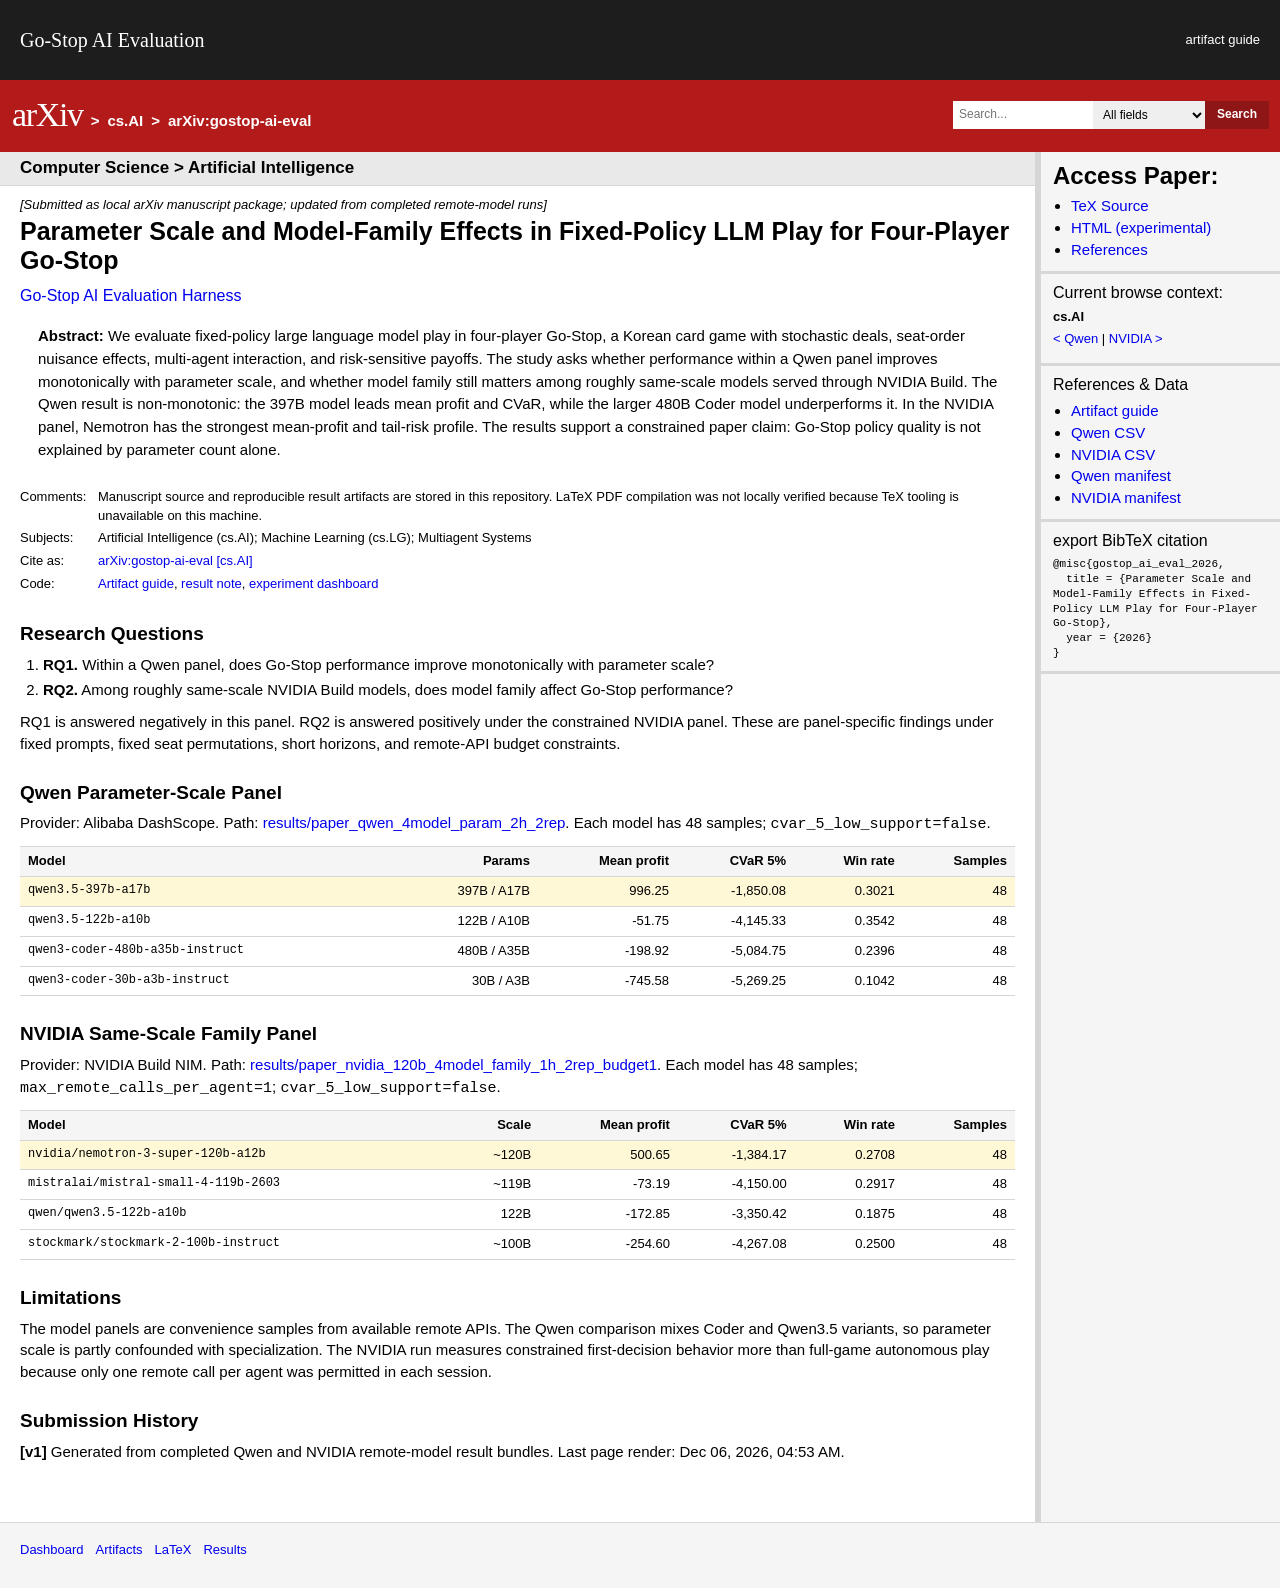
==== dashboard/paper.html @ 7a0409b8 "Link paper page results to GitHub artifacts" ====
<!DOCTYPE html>
<html lang="en">
  <head>
    <meta charset="UTF-8" />
    <meta name="viewport" content="width=device-width, initial-scale=1.0" />
    <title>arXiv view | Go-Stop AI Evaluation</title>
    <link rel="icon" href="data:image/svg+xml,%3Csvg xmlns='http://www.w3.org/2000/svg' viewBox='0 0 16 16'%3E%3Crect width='16' height='16' fill='%23b31b1b'/%3E%3Cpath d='M3 8h10M8 3v10M4.5 4.5l7 7M11.5 4.5l-7 7' stroke='white' stroke-width='1.2'/%3E%3C/svg%3E" />
    <link rel="stylesheet" href="./paper.css" />
  </head>
  <body>
    <header class="site-note" aria-label="repository notice">
      <a href="index.html" class="cornell-mark">Go-Stop AI Evaluation</a>
      <a href="../paper/ARTIFACTS.md">artifact guide</a>
    </header>

    <header class="arxiv-bar" aria-label="arXiv style navigation">
      <div class="arxiv-crumb">
        <a class="arxiv-logo" href="./paper.html" aria-label="arXiv style paper page">arXiv</a>
        <span>&gt;</span>
        <a href="index.html">cs.AI</a>
        <span>&gt;</span>
        <span>arXiv:gostop-ai-eval</span>
      </div>
      <form class="search" action="./paper.html" role="search">
        <input type="search" name="q" placeholder="Search..." aria-label="Search term" />
        <select aria-label="Search field">
          <option>All fields</option>
          <option>Title</option>
          <option>Author</option>
          <option>Abstract</option>
        </select>
        <button type="submit">Search</button>
      </form>
    </header>

    <main id="content" class="paper-shell">
      <article class="abs" aria-labelledby="paper-title">
        <div class="subject-line">Computer Science &gt; Artificial Intelligence</div>

        <p class="dateline">[Submitted as local arXiv manuscript package; updated from completed remote-model runs]</p>
        <h1 id="paper-title">Parameter Scale and Model-Family Effects in Fixed-Policy LLM Play for Four-Player Go-Stop</h1>
        <p class="authors">
          <a href="../paper/arxiv_main.tex">Go-Stop AI Evaluation Harness</a>
        </p>

        <blockquote class="abstract">
          <span class="descriptor">Abstract:</span>
          We evaluate fixed-policy large language model play in four-player Go-Stop, a Korean card game with stochastic deals, seat-order nuisance effects, multi-agent interaction, and risk-sensitive payoffs. The study asks whether performance within a Qwen panel improves monotonically with parameter scale, and whether model family still matters among roughly same-scale models served through NVIDIA Build. The Qwen result is non-monotonic: the 397B model leads mean profit and CVaR, while the larger 480B Coder model underperforms it. In the NVIDIA panel, Nemotron has the strongest mean-profit and tail-risk profile. The results support a constrained paper claim: Go-Stop policy quality is not explained by parameter count alone.
        </blockquote>

        <table class="metadata" aria-label="paper metadata">
          <tbody>
            <tr>
              <th>Comments:</th>
              <td>Manuscript source and reproducible result artifacts are stored in this repository. LaTeX PDF compilation was not locally verified because TeX tooling is unavailable on this machine.</td>
            </tr>
            <tr>
              <th>Subjects:</th>
              <td>Artificial Intelligence (cs.AI); Machine Learning (cs.LG); Multiagent Systems</td>
            </tr>
            <tr>
              <th>Cite as:</th>
              <td><a href="../paper/arxiv_main.tex">arXiv:gostop-ai-eval [cs.AI]</a></td>
            </tr>
            <tr>
              <th>Code:</th>
              <td><a href="../paper/ARTIFACTS.md">Artifact guide</a>, <a href="../paper/remote_model_results.md">result note</a>, <a href="index.html">experiment dashboard</a></td>
            </tr>
          </tbody>
        </table>

        <section class="paper-section" aria-labelledby="rq-title">
          <h2 id="rq-title">Research Questions</h2>
          <ol class="rq-list">
            <li><strong>RQ1.</strong> Within a Qwen panel, does Go-Stop performance improve monotonically with parameter scale?</li>
            <li><strong>RQ2.</strong> Among roughly same-scale NVIDIA Build models, does model family affect Go-Stop performance?</li>
          </ol>
          <p>
            RQ1 is answered negatively in this panel. RQ2 is answered positively under the constrained NVIDIA panel. These are panel-specific findings under fixed prompts, fixed seat permutations, short horizons, and remote-API budget constraints.
          </p>
        </section>

        <section class="paper-section" aria-labelledby="qwen-title">
          <h2 id="qwen-title">Qwen Parameter-Scale Panel</h2>
          <p>
            Provider: Alibaba DashScope. Path:
            <a href="https://github.com/parktaejun-dev/ai-test-with-gostop/tree/main/results/paper_qwen_4model_param_2h_2rep">results/paper_qwen_4model_param_2h_2rep</a>.
            Each model has 48 samples; <code>cvar_5_low_support=false</code>.
          </p>
          <div class="table-scroll">
            <table class="result-table" id="qwen-table">
              <thead>
                <tr>
                  <th>Model</th>
                  <th>Params</th>
                  <th>Mean profit</th>
                  <th>CVaR 5%</th>
                  <th>Win rate</th>
                  <th>Samples</th>
                </tr>
              </thead>
              <tbody></tbody>
            </table>
          </div>
        </section>

        <section class="paper-section" aria-labelledby="nvidia-title">
          <h2 id="nvidia-title">NVIDIA Same-Scale Family Panel</h2>
          <p>
            Provider: NVIDIA Build NIM. Path:
            <a href="https://github.com/parktaejun-dev/ai-test-with-gostop/tree/main/results/paper_nvidia_120b_4model_family_1h_2rep_budget1">results/paper_nvidia_120b_4model_family_1h_2rep_budget1</a>.
            Each model has 48 samples; <code>max_remote_calls_per_agent=1</code>; <code>cvar_5_low_support=false</code>.
          </p>
          <div class="table-scroll">
            <table class="result-table" id="nvidia-table">
              <thead>
                <tr>
                  <th>Model</th>
                  <th>Scale</th>
                  <th>Mean profit</th>
                  <th>CVaR 5%</th>
                  <th>Win rate</th>
                  <th>Samples</th>
                </tr>
              </thead>
              <tbody></tbody>
            </table>
          </div>
        </section>

        <section class="paper-section" aria-labelledby="limits-title">
          <h2 id="limits-title">Limitations</h2>
          <p>
            The model panels are convenience samples from available remote APIs. The Qwen comparison mixes Coder and Qwen3.5 variants, so parameter scale is partly confounded with specialization. The NVIDIA run measures constrained first-decision behavior more than full-game autonomous play because only one remote call per agent was permitted in each session.
          </p>
        </section>

        <section class="paper-section" aria-labelledby="history-title">
          <h2 id="history-title">Submission History</h2>
          <p>
            <strong>[v1]</strong> Generated from completed Qwen and NVIDIA remote-model result bundles. Last page render:
            <span id="render-date">local</span>.
          </p>
        </section>
      </article>

      <aside class="side-panel" aria-label="paper access links">
        <section>
          <h2>Access Paper:</h2>
          <ul>
            <li><a href="../paper/arxiv_main.tex">TeX Source</a></li>
            <li><a href="../paper/remote_model_results.md">HTML (experimental)</a></li>
            <li><a href="../paper/refs.bib">References</a></li>
          </ul>
        </section>

        <section>
          <h3>Current browse context:</h3>
          <p><strong>cs.AI</strong></p>
          <p><a href="#qwen-title">&lt; Qwen</a> | <a href="#nvidia-title">NVIDIA &gt;</a></p>
        </section>

        <section>
          <h3>References &amp; Data</h3>
          <ul>
            <li><a href="../paper/ARTIFACTS.md">Artifact guide</a></li>
            <li><a href="https://github.com/parktaejun-dev/ai-test-with-gostop/blob/main/results/paper_qwen_4model_param_2h_2rep/agent_performance_table.csv">Qwen CSV</a></li>
            <li><a href="https://github.com/parktaejun-dev/ai-test-with-gostop/blob/main/results/paper_nvidia_120b_4model_family_1h_2rep_budget1/agent_performance_table.csv">NVIDIA CSV</a></li>
            <li><a href="https://github.com/parktaejun-dev/ai-test-with-gostop/blob/main/results/paper_qwen_4model_param_2h_2rep/manifest.json">Qwen manifest</a></li>
            <li><a href="https://github.com/parktaejun-dev/ai-test-with-gostop/blob/main/results/paper_nvidia_120b_4model_family_1h_2rep_budget1/manifest.json">NVIDIA manifest</a></li>
          </ul>
        </section>

        <section class="citation">
          <h3>export BibTeX citation</h3>
          <pre id="bibtex">@misc{gostop_ai_eval_2026,
  title = {Parameter Scale and Model-Family Effects in Fixed-Policy LLM Play for Four-Player Go-Stop},
  year = {2026}
}</pre>
        </section>
      </aside>
    </main>

    <footer class="arxiv-footer">
      <a href="index.html">Dashboard</a>
      <a href="../paper/ARTIFACTS.md">Artifacts</a>
      <a href="../paper/arxiv_main.tex">LaTeX</a>
      <a href="../paper/remote_model_results.md">Results</a>
    </footer>

    <script src="./paper.js" defer></script>
  </body>
</html>
---- dashboard/paper.css ----
:root {
  --arxiv-red: #b31b1b;
  --arxiv-red-dark: #8f1616;
  --ink: #000;
  --paper: #fff;
  --page-rule: #d6d6d6;
  --panel: #f5f5f5;
  --panel-strong: #e9e9e9;
  --link: #0000ee;
  --visited: #551a8b;
  --muted: #333;
  --sans: "Lucida Grande", "Lucida Sans Unicode", "Helvetica Neue", Helvetica, Arial, sans-serif;
  --serif: Georgia, "Times New Roman", Times, serif;
  --mono: "SFMono-Regular", Consolas, "Liberation Mono", Menlo, monospace;
}

*,
*::before,
*::after {
  box-sizing: border-box;
}

html {
  scroll-behavior: smooth;
}

body {
  margin: 0;
  color: var(--ink);
  background: var(--paper);
  font-family: var(--sans);
  font-size: 15px;
  line-height: 1.45;
}

a {
  color: var(--link);
  text-decoration: none;
}

a:visited {
  color: var(--visited);
}

a:hover,
a:focus-visible {
  text-decoration: underline;
}

code,
pre {
  font-family: var(--mono);
}

.site-note {
  display: flex;
  align-items: center;
  justify-content: space-between;
  gap: 24px;
  min-height: 80px;
  padding: 14px 20px;
  color: #fff;
  background: #1d1d1d;
  font-size: 13px;
}

.site-note a {
  color: #fff;
}

.cornell-mark {
  color: #fff;
  font-family: var(--serif);
  font-size: 20px;
}

.arxiv-bar {
  display: flex;
  align-items: center;
  justify-content: space-between;
  gap: 24px;
  padding: 10px 12px 13px;
  color: #fff;
  background: var(--arxiv-red);
}

.arxiv-bar a {
  color: #fff;
}

.arxiv-crumb {
  display: flex;
  align-items: baseline;
  flex-wrap: wrap;
  gap: 8px;
  font-weight: 700;
}

.arxiv-logo {
  color: #fff;
  font-family: var(--serif);
  font-size: 34px;
  font-weight: 400;
  letter-spacing: -0.04em;
}

.search {
  display: grid;
  grid-template-columns: minmax(140px, 1fr) 112px 64px;
  gap: 0;
  width: min(100%, 315px);
}

.search input,
.search select,
.search button {
  min-height: 28px;
  border: 0;
  border-radius: 0;
  font: inherit;
  font-size: 12px;
}

.search input,
.search select {
  padding: 4px 6px;
}

.search button {
  color: #fff;
  background: var(--arxiv-red-dark);
  font-weight: 700;
  cursor: pointer;
}

.paper-shell {
  display: grid;
  grid-template-columns: minmax(0, 1fr) 245px;
  align-items: start;
  max-width: 1280px;
  margin: 0 auto;
}

.abs {
  min-width: 0;
  padding: 0 20px 36px;
}

.subject-line {
  margin: 0 -20px 0;
  padding: 4px 20px;
  border-bottom: 1px solid var(--page-rule);
  background: var(--panel-strong);
  font-size: 17px;
  font-weight: 700;
}

.dateline {
  margin: 10px 0 2px;
  font-size: 13px;
  font-style: italic;
}

h1,
h2,
h3,
p,
blockquote,
ol,
ul,
pre {
  margin-top: 0;
}

h1 {
  margin-bottom: 8px;
  font-size: 25px;
  line-height: 1.18;
}

h2 {
  margin: 0 0 8px;
  font-size: 19px;
  line-height: 1.25;
}

h3 {
  margin: 0 0 6px;
  font-size: 17px;
  line-height: 1.25;
}

.authors {
  margin-bottom: 18px;
  font-size: 16px;
}

.abstract {
  max-width: 980px;
  margin: 0 0 24px 18px;
  padding: 0;
  border: 0;
  font-size: 15px;
  line-height: 1.52;
}

.descriptor {
  font-weight: 700;
}

.metadata {
  width: min(100%, 980px);
  margin: 0 0 24px;
  border-collapse: collapse;
  font-size: 13px;
}

.metadata th,
.metadata td {
  padding: 2px 7px 2px 0;
  vertical-align: top;
}

.metadata th {
  width: 78px;
  text-align: left;
  font-weight: 400;
}

.paper-section {
  max-width: 1030px;
  margin: 0 0 24px;
  padding-top: 2px;
}

.paper-section p {
  margin-bottom: 10px;
}

.metadata a,
.paper-section a,
.side-panel a {
  overflow-wrap: anywhere;
}

.rq-list {
  margin: 0 0 10px 23px;
  padding: 0;
}

.rq-list li {
  margin-bottom: 4px;
}

.table-scroll {
  width: 100%;
  overflow-x: auto;
  border-top: 1px solid var(--page-rule);
  border-bottom: 1px solid var(--page-rule);
}

.result-table {
  width: 100%;
  min-width: 760px;
  border-collapse: collapse;
  font-size: 13px;
}

.result-table caption {
  text-align: left;
}

.result-table th,
.result-table td {
  padding: 5px 8px;
  border-bottom: 1px solid var(--page-rule);
  text-align: right;
  vertical-align: top;
}

.result-table th:first-child,
.result-table td:first-child {
  text-align: left;
}

.result-table th {
  background: var(--panel);
  font-weight: 700;
}

.result-table tr:last-child td {
  border-bottom: 0;
}

.result-table .leader td {
  background: #fff8d6;
}

.result-table .model-name {
  font-family: var(--mono);
  font-size: 12px;
  word-break: break-word;
}

.side-panel {
  min-height: 100%;
  border-left: 6px solid var(--page-rule);
  background: var(--panel);
}

.side-panel section {
  padding: 9px 12px 10px;
  border-bottom: 3px solid #d7d7d7;
}

.side-panel h2 {
  margin: 0 0 4px;
  font-size: 24px;
}

.side-panel h3 {
  margin: 0 0 5px;
  font-size: 16px;
  font-weight: 400;
}

.side-panel ul {
  margin: 0;
  padding-left: 18px;
}

.side-panel p {
  margin: 0 0 4px;
  font-size: 13px;
}

.citation pre {
  max-width: 100%;
  margin: 6px 0 0;
  overflow-x: auto;
  overflow-wrap: anywhere;
  white-space: pre-wrap;
  font-size: 11px;
  line-height: 1.35;
}

.arxiv-footer {
  display: flex;
  flex-wrap: wrap;
  gap: 12px;
  padding: 18px 20px 28px;
  border-top: 1px solid var(--page-rule);
  background: var(--panel);
  font-size: 13px;
}

@media (max-width: 860px) {
  .site-note {
    min-height: auto;
  }

  .arxiv-bar {
    align-items: stretch;
    flex-direction: column;
    gap: 10px;
  }

  .search {
    width: 100%;
    grid-template-columns: minmax(0, 1fr) 104px 64px;
  }

  .paper-shell {
    display: block;
  }

  .side-panel {
    border-top: 6px solid var(--page-rule);
    border-left: 0;
  }

  .abs {
    padding-inline: 14px;
  }

  .subject-line {
    margin-inline: -14px;
    padding-inline: 14px;
  }
}

@media (max-width: 520px) {
  body {
    font-size: 14px;
  }

  .site-note {
    align-items: flex-start;
    flex-direction: column;
    gap: 8px;
  }

  .arxiv-logo {
    font-size: 30px;
  }

  .search {
    grid-template-columns: minmax(0, 1fr);
    gap: 4px;
  }

  h1 {
    font-size: 22px;
  }
}
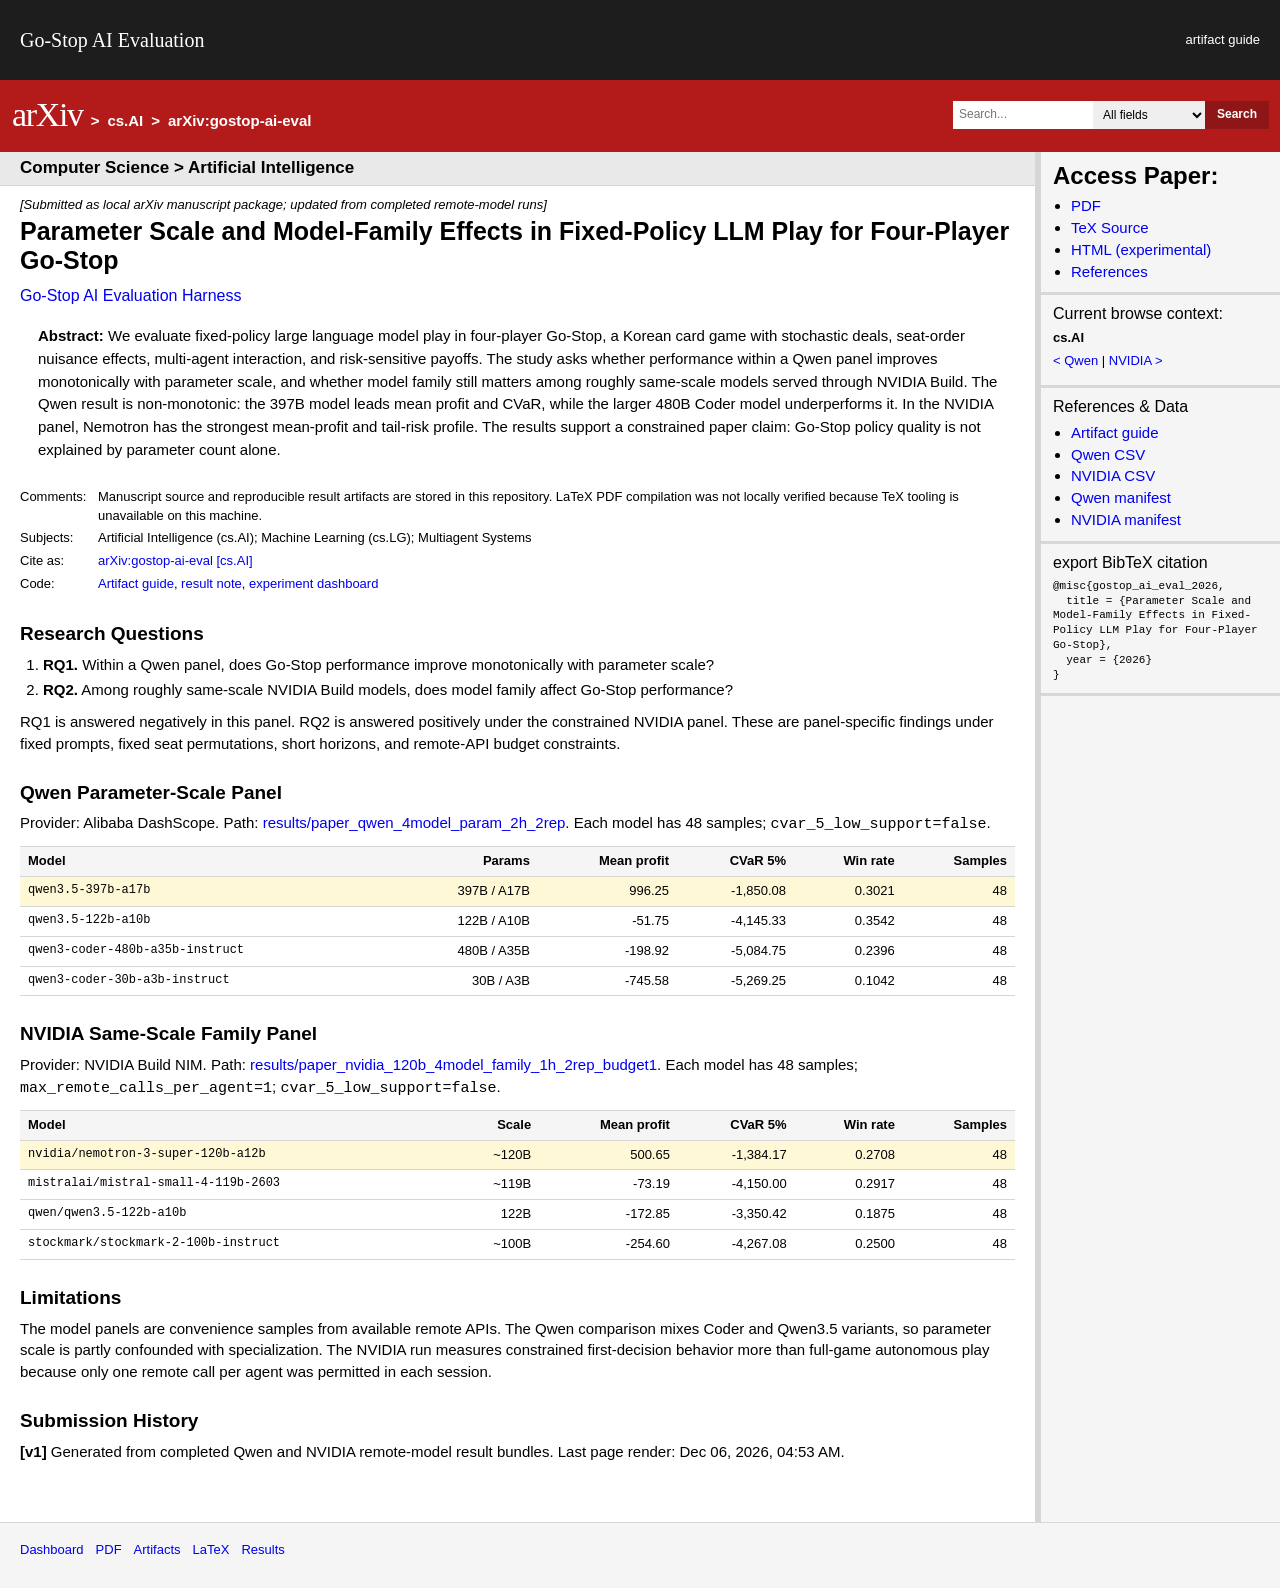
==== commit b3b8a343: "Add PDF links to public paper page" ====
--- a/dashboard/paper.html
+++ b/dashboard/paper.html
@@ -148,6 +148,7 @@
         <section>
           <h2>Access Paper:</h2>
           <ul>
+            <li><a href="../paper/gostop_ai_evaluation_paper.pdf">PDF</a></li>
             <li><a href="../paper/arxiv_main.tex">TeX Source</a></li>
             <li><a href="../paper/remote_model_results.md">HTML (experimental)</a></li>
             <li><a href="../paper/refs.bib">References</a></li>
@@ -183,6 +184,7 @@
 
     <footer class="arxiv-footer">
       <a href="index.html">Dashboard</a>
+      <a href="../paper/gostop_ai_evaluation_paper.pdf">PDF</a>
       <a href="../paper/ARTIFACTS.md">Artifacts</a>
       <a href="../paper/arxiv_main.tex">LaTeX</a>
       <a href="../paper/remote_model_results.md">Results</a>
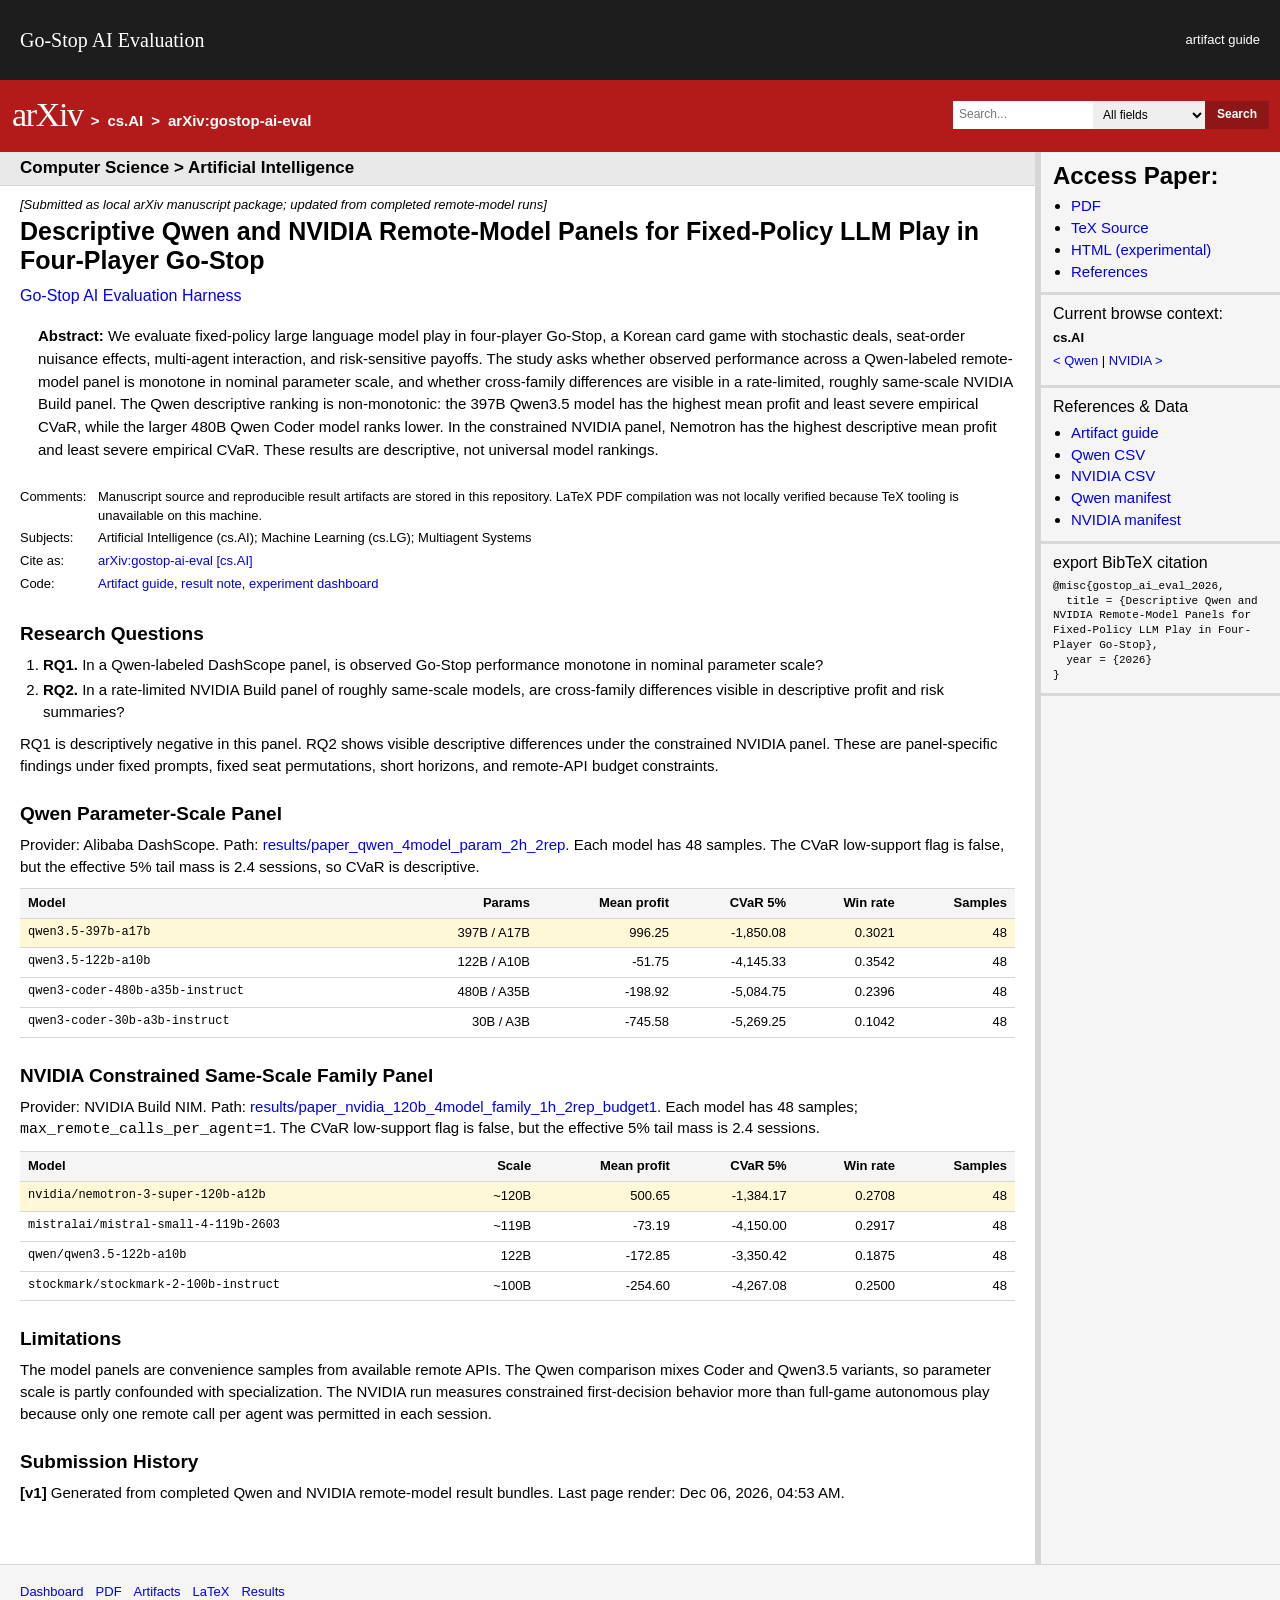
==== commit d48fbb91: "Refine remote model paper framing" ====
--- a/dashboard/paper.html
+++ b/dashboard/paper.html
@@ -38,14 +38,14 @@
         <div class="subject-line">Computer Science &gt; Artificial Intelligence</div>
 
         <p class="dateline">[Submitted as local arXiv manuscript package; updated from completed remote-model runs]</p>
-        <h1 id="paper-title">Parameter Scale and Model-Family Effects in Fixed-Policy LLM Play for Four-Player Go-Stop</h1>
+        <h1 id="paper-title">Descriptive Qwen and NVIDIA Remote-Model Panels for Fixed-Policy LLM Play in Four-Player Go-Stop</h1>
         <p class="authors">
           <a href="../paper/arxiv_main.tex">Go-Stop AI Evaluation Harness</a>
         </p>
 
         <blockquote class="abstract">
           <span class="descriptor">Abstract:</span>
-          We evaluate fixed-policy large language model play in four-player Go-Stop, a Korean card game with stochastic deals, seat-order nuisance effects, multi-agent interaction, and risk-sensitive payoffs. The study asks whether performance within a Qwen panel improves monotonically with parameter scale, and whether model family still matters among roughly same-scale models served through NVIDIA Build. The Qwen result is non-monotonic: the 397B model leads mean profit and CVaR, while the larger 480B Coder model underperforms it. In the NVIDIA panel, Nemotron has the strongest mean-profit and tail-risk profile. The results support a constrained paper claim: Go-Stop policy quality is not explained by parameter count alone.
+          We evaluate fixed-policy large language model play in four-player Go-Stop, a Korean card game with stochastic deals, seat-order nuisance effects, multi-agent interaction, and risk-sensitive payoffs. The study asks whether observed performance across a Qwen-labeled remote-model panel is monotone in nominal parameter scale, and whether cross-family differences are visible in a rate-limited, roughly same-scale NVIDIA Build panel. The Qwen descriptive ranking is non-monotonic: the 397B Qwen3.5 model has the highest mean profit and least severe empirical CVaR, while the larger 480B Qwen Coder model ranks lower. In the constrained NVIDIA panel, Nemotron has the highest descriptive mean profit and least severe empirical CVaR. These results are descriptive, not universal model rankings.
         </blockquote>
 
         <table class="metadata" aria-label="paper metadata">
@@ -72,11 +72,11 @@
         <section class="paper-section" aria-labelledby="rq-title">
           <h2 id="rq-title">Research Questions</h2>
           <ol class="rq-list">
-            <li><strong>RQ1.</strong> Within a Qwen panel, does Go-Stop performance improve monotonically with parameter scale?</li>
-            <li><strong>RQ2.</strong> Among roughly same-scale NVIDIA Build models, does model family affect Go-Stop performance?</li>
+            <li><strong>RQ1.</strong> In a Qwen-labeled DashScope panel, is observed Go-Stop performance monotone in nominal parameter scale?</li>
+            <li><strong>RQ2.</strong> In a rate-limited NVIDIA Build panel of roughly same-scale models, are cross-family differences visible in descriptive profit and risk summaries?</li>
           </ol>
           <p>
-            RQ1 is answered negatively in this panel. RQ2 is answered positively under the constrained NVIDIA panel. These are panel-specific findings under fixed prompts, fixed seat permutations, short horizons, and remote-API budget constraints.
+            RQ1 is descriptively negative in this panel. RQ2 shows visible descriptive differences under the constrained NVIDIA panel. These are panel-specific findings under fixed prompts, fixed seat permutations, short horizons, and remote-API budget constraints.
           </p>
         </section>
 
@@ -85,7 +85,7 @@
           <p>
             Provider: Alibaba DashScope. Path:
             <a href="https://github.com/parktaejun-dev/ai-test-with-gostop/tree/main/results/paper_qwen_4model_param_2h_2rep">results/paper_qwen_4model_param_2h_2rep</a>.
-            Each model has 48 samples; <code>cvar_5_low_support=false</code>.
+            Each model has 48 samples. The CVaR low-support flag is false, but the effective 5% tail mass is 2.4 sessions, so CVaR is descriptive.
           </p>
           <div class="table-scroll">
             <table class="result-table" id="qwen-table">
@@ -105,11 +105,11 @@
         </section>
 
         <section class="paper-section" aria-labelledby="nvidia-title">
-          <h2 id="nvidia-title">NVIDIA Same-Scale Family Panel</h2>
+          <h2 id="nvidia-title">NVIDIA Constrained Same-Scale Family Panel</h2>
           <p>
             Provider: NVIDIA Build NIM. Path:
             <a href="https://github.com/parktaejun-dev/ai-test-with-gostop/tree/main/results/paper_nvidia_120b_4model_family_1h_2rep_budget1">results/paper_nvidia_120b_4model_family_1h_2rep_budget1</a>.
-            Each model has 48 samples; <code>max_remote_calls_per_agent=1</code>; <code>cvar_5_low_support=false</code>.
+            Each model has 48 samples; <code>max_remote_calls_per_agent=1</code>. The CVaR low-support flag is false, but the effective 5% tail mass is 2.4 sessions.
           </p>
           <div class="table-scroll">
             <table class="result-table" id="nvidia-table">
@@ -175,7 +175,7 @@
         <section class="citation">
           <h3>export BibTeX citation</h3>
           <pre id="bibtex">@misc{gostop_ai_eval_2026,
-  title = {Parameter Scale and Model-Family Effects in Fixed-Policy LLM Play for Four-Player Go-Stop},
+  title = {Descriptive Qwen and NVIDIA Remote-Model Panels for Fixed-Policy LLM Play in Four-Player Go-Stop},
   year = {2026}
 }</pre>
         </section>
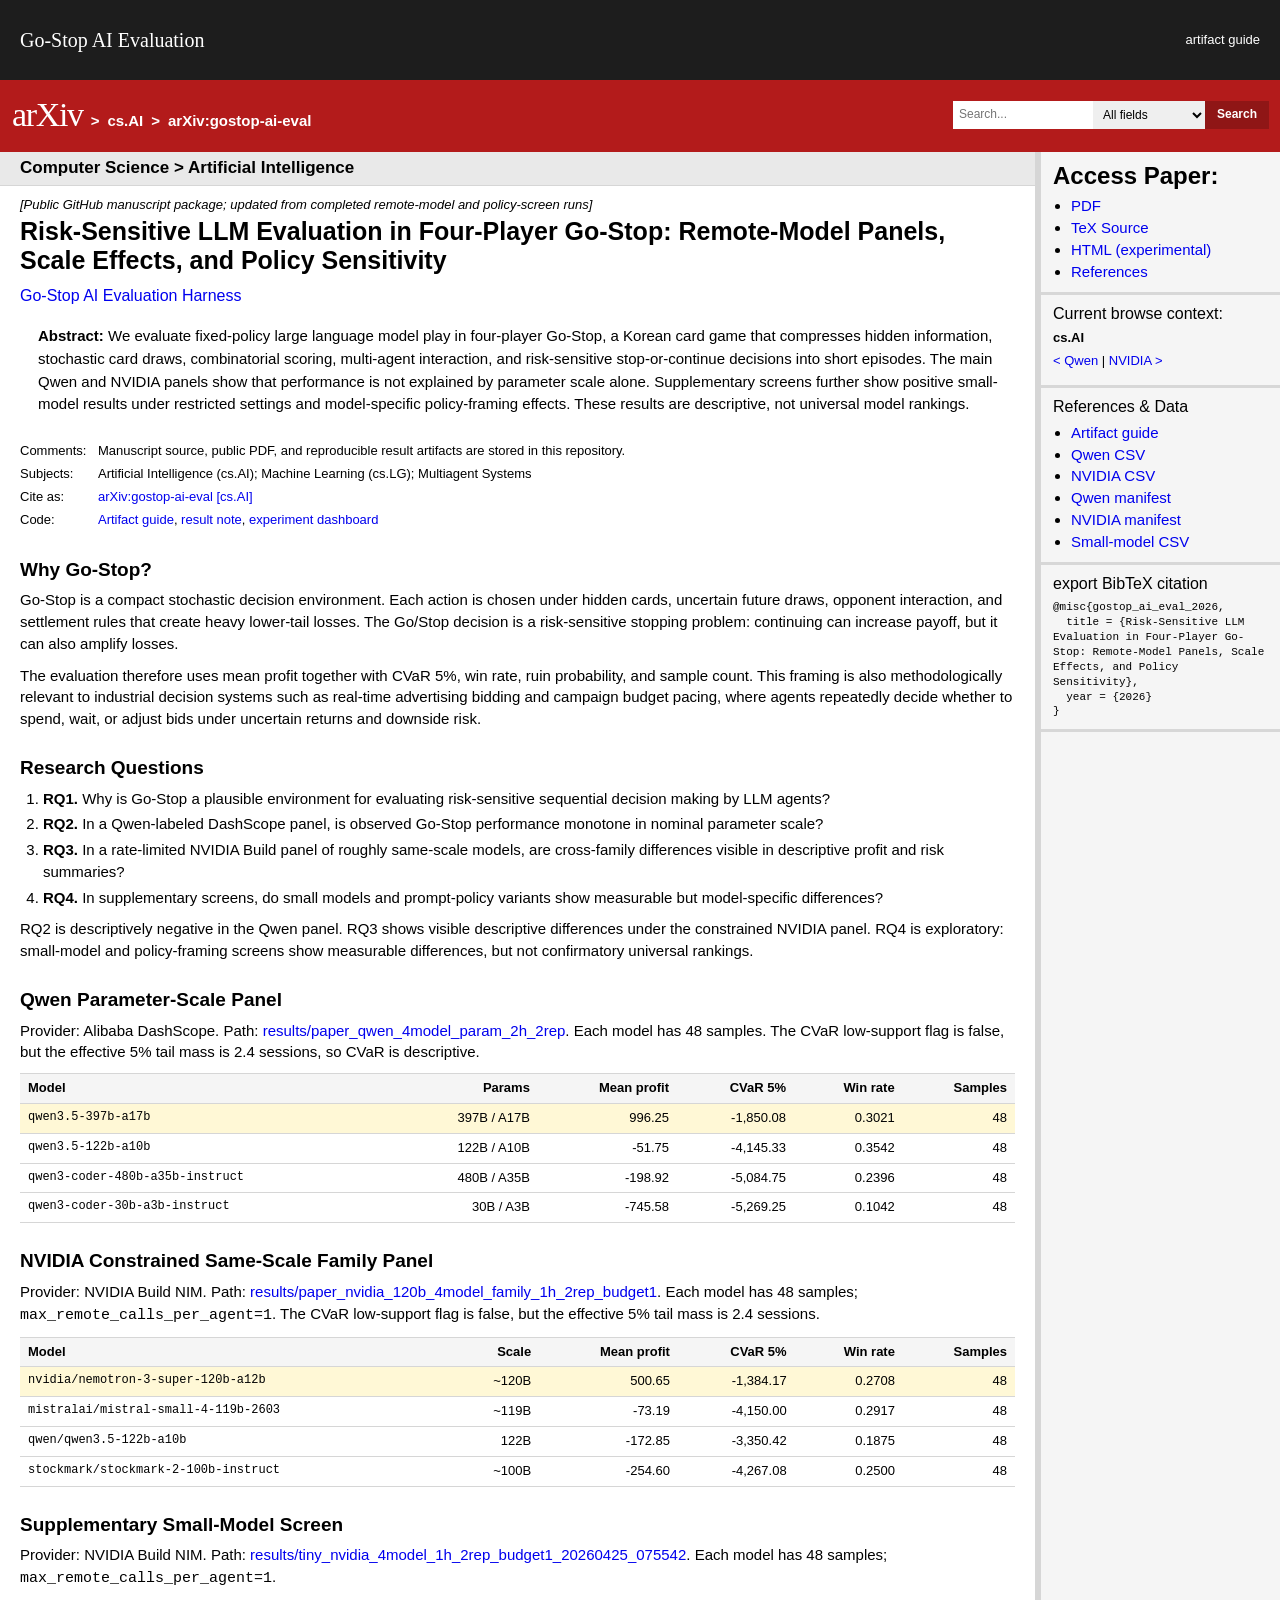
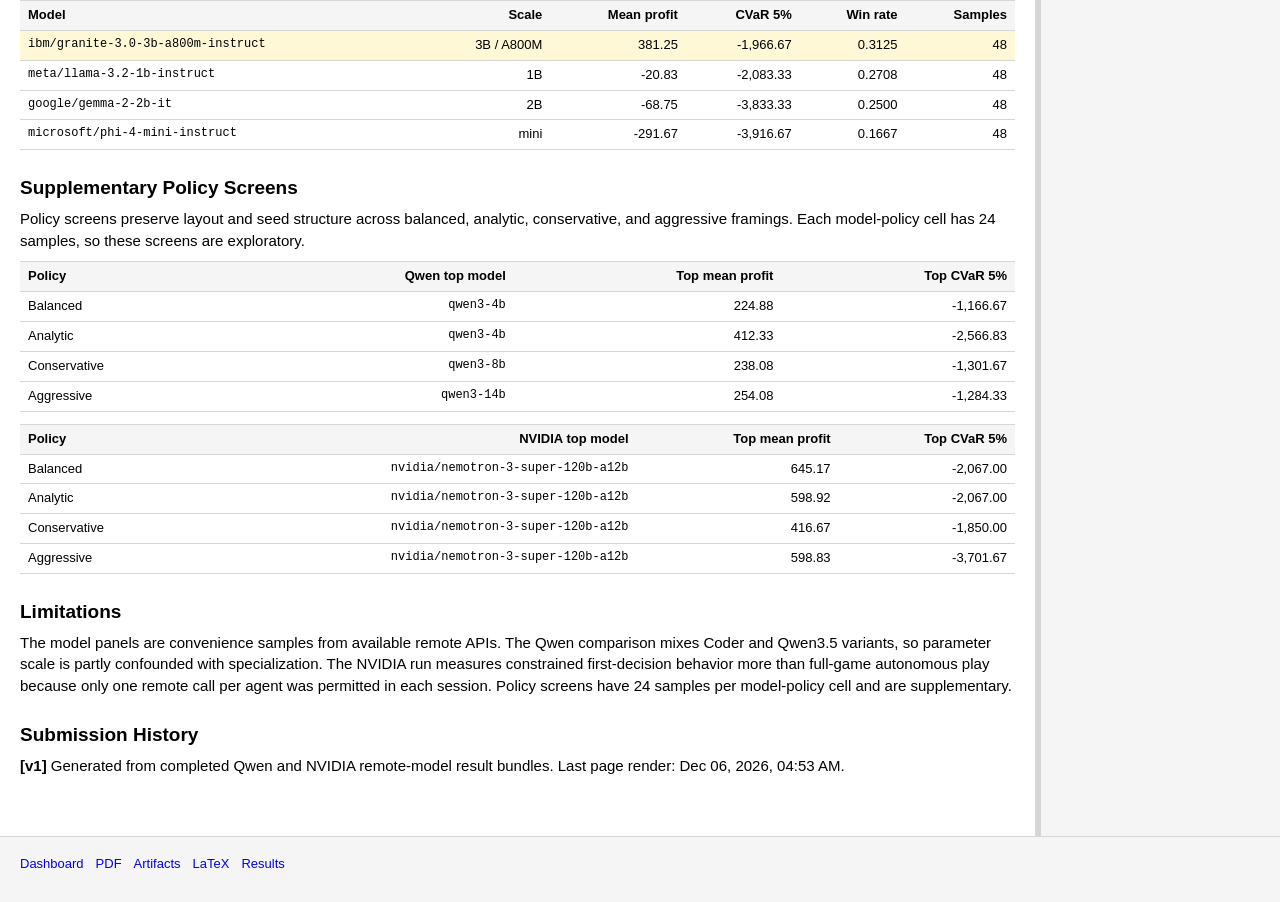
==== commit 1360aa0c: "Update public paper with policy screens" ====
--- a/dashboard/paper.html
+++ b/dashboard/paper.html
@@ -3,7 +3,7 @@
   <head>
     <meta charset="UTF-8" />
     <meta name="viewport" content="width=device-width, initial-scale=1.0" />
-    <title>arXiv view | Go-Stop AI Evaluation</title>
+    <title>arXiv view | Risk-Sensitive Go-Stop LLM Evaluation</title>
     <link rel="icon" href="data:image/svg+xml,%3Csvg xmlns='http://www.w3.org/2000/svg' viewBox='0 0 16 16'%3E%3Crect width='16' height='16' fill='%23b31b1b'/%3E%3Cpath d='M3 8h10M8 3v10M4.5 4.5l7 7M11.5 4.5l-7 7' stroke='white' stroke-width='1.2'/%3E%3C/svg%3E" />
     <link rel="stylesheet" href="./paper.css" />
   </head>
@@ -37,22 +37,22 @@
       <article class="abs" aria-labelledby="paper-title">
         <div class="subject-line">Computer Science &gt; Artificial Intelligence</div>
 
-        <p class="dateline">[Submitted as local arXiv manuscript package; updated from completed remote-model runs]</p>
-        <h1 id="paper-title">Descriptive Qwen and NVIDIA Remote-Model Panels for Fixed-Policy LLM Play in Four-Player Go-Stop</h1>
+        <p class="dateline">[Public GitHub manuscript package; updated from completed remote-model and policy-screen runs]</p>
+        <h1 id="paper-title">Risk-Sensitive LLM Evaluation in Four-Player Go-Stop: Remote-Model Panels, Scale Effects, and Policy Sensitivity</h1>
         <p class="authors">
           <a href="../paper/arxiv_main.tex">Go-Stop AI Evaluation Harness</a>
         </p>
 
         <blockquote class="abstract">
           <span class="descriptor">Abstract:</span>
-          We evaluate fixed-policy large language model play in four-player Go-Stop, a Korean card game with stochastic deals, seat-order nuisance effects, multi-agent interaction, and risk-sensitive payoffs. The study asks whether observed performance across a Qwen-labeled remote-model panel is monotone in nominal parameter scale, and whether cross-family differences are visible in a rate-limited, roughly same-scale NVIDIA Build panel. The Qwen descriptive ranking is non-monotonic: the 397B Qwen3.5 model has the highest mean profit and least severe empirical CVaR, while the larger 480B Qwen Coder model ranks lower. In the constrained NVIDIA panel, Nemotron has the highest descriptive mean profit and least severe empirical CVaR. These results are descriptive, not universal model rankings.
+          We evaluate fixed-policy large language model play in four-player Go-Stop, a Korean card game that compresses hidden information, stochastic card draws, combinatorial scoring, multi-agent interaction, and risk-sensitive stop-or-continue decisions into short episodes. The main Qwen and NVIDIA panels show that performance is not explained by parameter scale alone. Supplementary screens further show positive small-model results under restricted settings and model-specific policy-framing effects. These results are descriptive, not universal model rankings.
         </blockquote>
 
         <table class="metadata" aria-label="paper metadata">
           <tbody>
             <tr>
               <th>Comments:</th>
-              <td>Manuscript source and reproducible result artifacts are stored in this repository. LaTeX PDF compilation was not locally verified because TeX tooling is unavailable on this machine.</td>
+              <td>Manuscript source, public PDF, and reproducible result artifacts are stored in this repository.</td>
             </tr>
             <tr>
               <th>Subjects:</th>
@@ -68,15 +68,27 @@
             </tr>
           </tbody>
         </table>
+
+        <section class="paper-section" aria-labelledby="gostop-title">
+          <h2 id="gostop-title">Why Go-Stop?</h2>
+          <p>
+            Go-Stop is a compact stochastic decision environment. Each action is chosen under hidden cards, uncertain future draws, opponent interaction, and settlement rules that create heavy lower-tail losses. The Go/Stop decision is a risk-sensitive stopping problem: continuing can increase payoff, but it can also amplify losses.
+          </p>
+          <p>
+            The evaluation therefore uses mean profit together with CVaR 5%, win rate, ruin probability, and sample count. This framing is also methodologically relevant to industrial decision systems such as real-time advertising bidding and campaign budget pacing, where agents repeatedly decide whether to spend, wait, or adjust bids under uncertain returns and downside risk.
+          </p>
+        </section>
 
         <section class="paper-section" aria-labelledby="rq-title">
           <h2 id="rq-title">Research Questions</h2>
           <ol class="rq-list">
-            <li><strong>RQ1.</strong> In a Qwen-labeled DashScope panel, is observed Go-Stop performance monotone in nominal parameter scale?</li>
-            <li><strong>RQ2.</strong> In a rate-limited NVIDIA Build panel of roughly same-scale models, are cross-family differences visible in descriptive profit and risk summaries?</li>
+            <li><strong>RQ1.</strong> Why is Go-Stop a plausible environment for evaluating risk-sensitive sequential decision making by LLM agents?</li>
+            <li><strong>RQ2.</strong> In a Qwen-labeled DashScope panel, is observed Go-Stop performance monotone in nominal parameter scale?</li>
+            <li><strong>RQ3.</strong> In a rate-limited NVIDIA Build panel of roughly same-scale models, are cross-family differences visible in descriptive profit and risk summaries?</li>
+            <li><strong>RQ4.</strong> In supplementary screens, do small models and prompt-policy variants show measurable but model-specific differences?</li>
           </ol>
           <p>
-            RQ1 is descriptively negative in this panel. RQ2 shows visible descriptive differences under the constrained NVIDIA panel. These are panel-specific findings under fixed prompts, fixed seat permutations, short horizons, and remote-API budget constraints.
+            RQ2 is descriptively negative in the Qwen panel. RQ3 shows visible descriptive differences under the constrained NVIDIA panel. RQ4 is exploratory: small-model and policy-framing screens show measurable differences, but not confirmatory universal rankings.
           </p>
         </section>
 
@@ -128,10 +140,67 @@
           </div>
         </section>
 
+        <section class="paper-section" aria-labelledby="tiny-title">
+          <h2 id="tiny-title">Supplementary Small-Model Screen</h2>
+          <p>
+            Provider: NVIDIA Build NIM. Path:
+            <a href="https://github.com/parktaejun-dev/ai-test-with-gostop/tree/main/results/tiny_nvidia_4model_1h_2rep_budget1_20260425_075542">results/tiny_nvidia_4model_1h_2rep_budget1_20260425_075542</a>.
+            Each model has 48 samples; <code>max_remote_calls_per_agent=1</code>.
+          </p>
+          <div class="table-scroll">
+            <table class="result-table" id="tiny-nvidia-table">
+              <thead>
+                <tr>
+                  <th>Model</th>
+                  <th>Scale</th>
+                  <th>Mean profit</th>
+                  <th>CVaR 5%</th>
+                  <th>Win rate</th>
+                  <th>Samples</th>
+                </tr>
+              </thead>
+              <tbody></tbody>
+            </table>
+          </div>
+        </section>
+
+        <section class="paper-section" aria-labelledby="policy-title">
+          <h2 id="policy-title">Supplementary Policy Screens</h2>
+          <p>
+            Policy screens preserve layout and seed structure across balanced, analytic, conservative, and aggressive framings. Each model-policy cell has 24 samples, so these screens are exploratory.
+          </p>
+          <div class="table-scroll">
+            <table class="result-table" id="qwen-policy-table">
+              <thead>
+                <tr>
+                  <th>Policy</th>
+                  <th>Qwen top model</th>
+                  <th>Top mean profit</th>
+                  <th>Top CVaR 5%</th>
+                </tr>
+              </thead>
+              <tbody></tbody>
+            </table>
+          </div>
+          <div class="table-scroll">
+            <table class="result-table" id="nvidia-policy-table">
+              <thead>
+                <tr>
+                  <th>Policy</th>
+                  <th>NVIDIA top model</th>
+                  <th>Top mean profit</th>
+                  <th>Top CVaR 5%</th>
+                </tr>
+              </thead>
+              <tbody></tbody>
+            </table>
+          </div>
+        </section>
+
         <section class="paper-section" aria-labelledby="limits-title">
           <h2 id="limits-title">Limitations</h2>
           <p>
-            The model panels are convenience samples from available remote APIs. The Qwen comparison mixes Coder and Qwen3.5 variants, so parameter scale is partly confounded with specialization. The NVIDIA run measures constrained first-decision behavior more than full-game autonomous play because only one remote call per agent was permitted in each session.
+            The model panels are convenience samples from available remote APIs. The Qwen comparison mixes Coder and Qwen3.5 variants, so parameter scale is partly confounded with specialization. The NVIDIA run measures constrained first-decision behavior more than full-game autonomous play because only one remote call per agent was permitted in each session. Policy screens have 24 samples per model-policy cell and are supplementary.
           </p>
         </section>
 
@@ -169,13 +238,14 @@
             <li><a href="https://github.com/parktaejun-dev/ai-test-with-gostop/blob/main/results/paper_nvidia_120b_4model_family_1h_2rep_budget1/agent_performance_table.csv">NVIDIA CSV</a></li>
             <li><a href="https://github.com/parktaejun-dev/ai-test-with-gostop/blob/main/results/paper_qwen_4model_param_2h_2rep/manifest.json">Qwen manifest</a></li>
             <li><a href="https://github.com/parktaejun-dev/ai-test-with-gostop/blob/main/results/paper_nvidia_120b_4model_family_1h_2rep_budget1/manifest.json">NVIDIA manifest</a></li>
+            <li><a href="https://github.com/parktaejun-dev/ai-test-with-gostop/blob/main/results/tiny_nvidia_4model_1h_2rep_budget1_20260425_075542/agent_performance_table.csv">Small-model CSV</a></li>
           </ul>
         </section>
 
         <section class="citation">
           <h3>export BibTeX citation</h3>
           <pre id="bibtex">@misc{gostop_ai_eval_2026,
-  title = {Descriptive Qwen and NVIDIA Remote-Model Panels for Fixed-Policy LLM Play in Four-Player Go-Stop},
+  title = {Risk-Sensitive LLM Evaluation in Four-Player Go-Stop: Remote-Model Panels, Scale Effects, and Policy Sensitivity},
   year = {2026}
 }</pre>
         </section>
--- a/dashboard/paper.css
+++ b/dashboard/paper.css
@@ -259,6 +259,10 @@
   border-bottom: 1px solid var(--page-rule);
 }
 
+.table-scroll + .table-scroll {
+  margin-top: 12px;
+}
+
 .result-table {
   width: 100%;
   min-width: 760px;
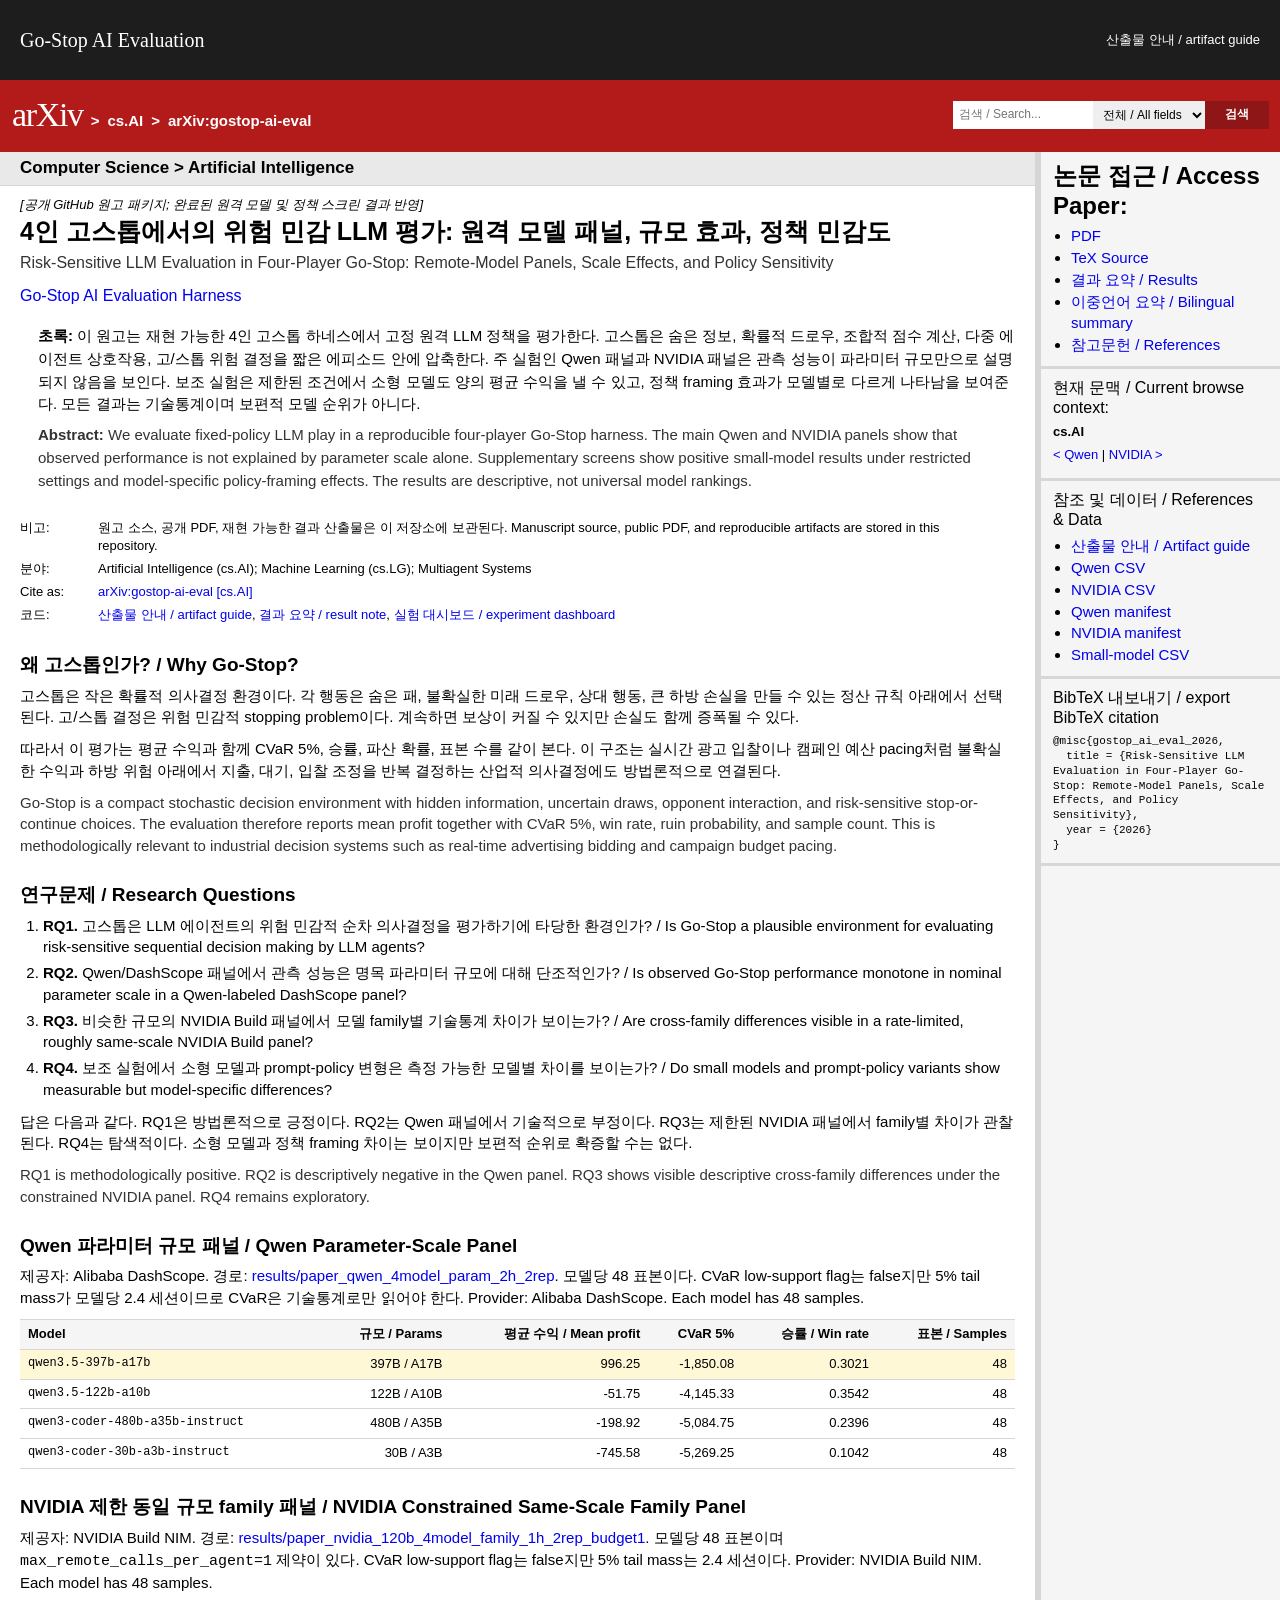
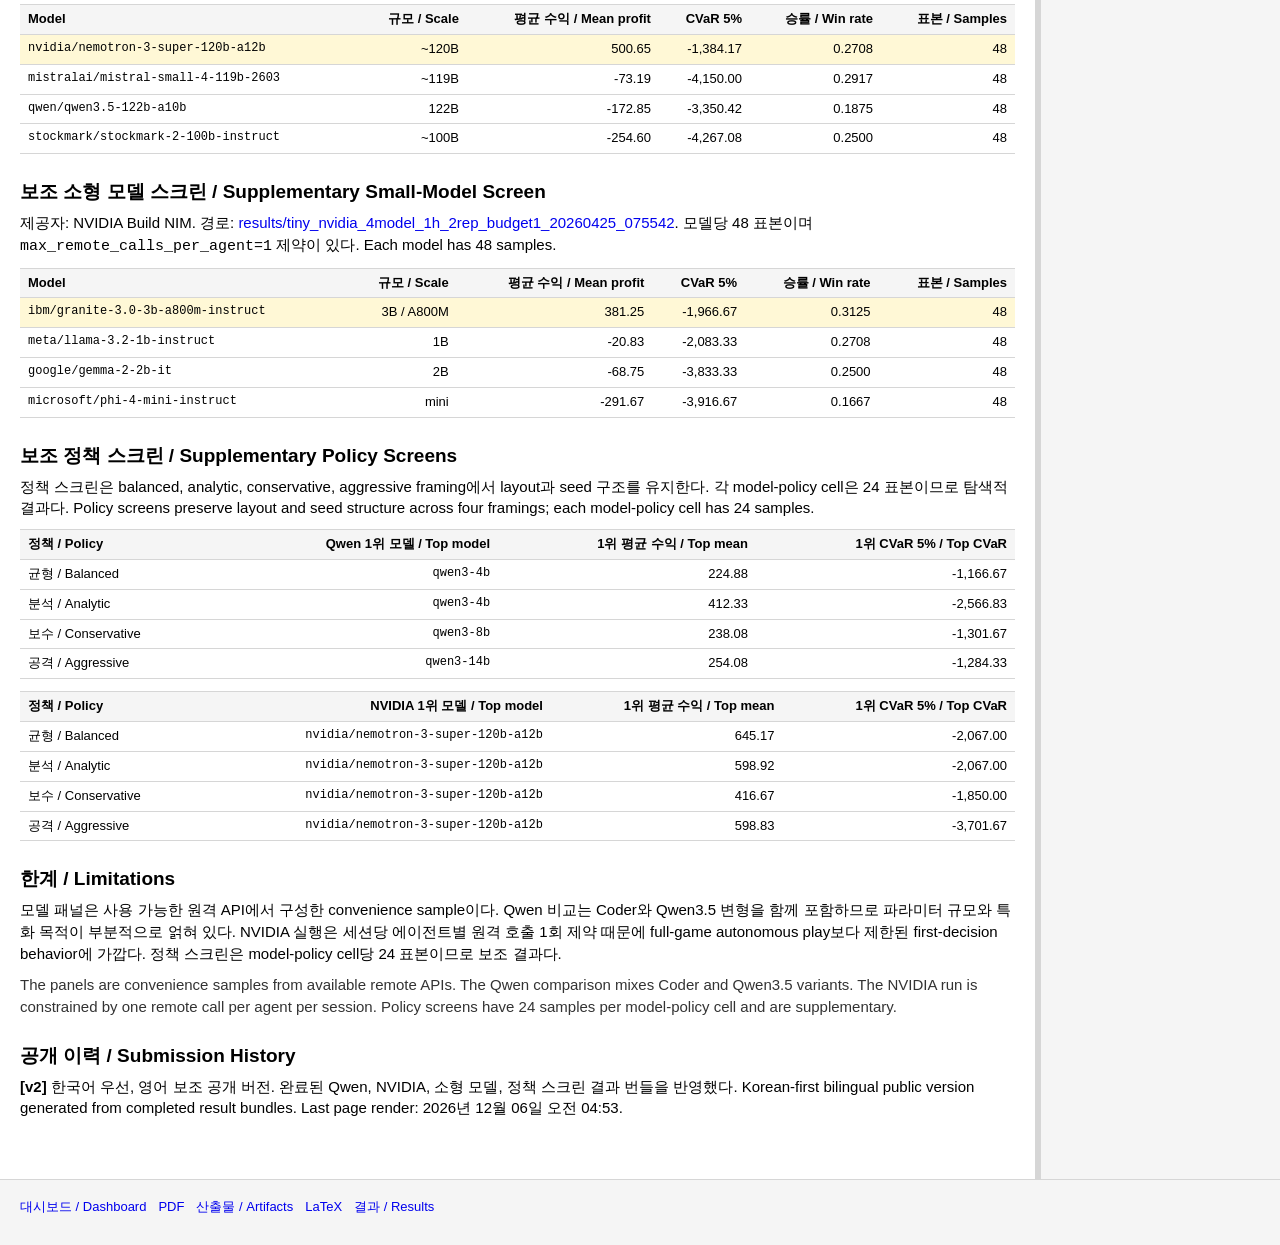
==== commit 04d49101: "Add Korean-first bilingual public paper materials" ====
--- a/dashboard/paper.html
+++ b/dashboard/paper.html
@@ -1,16 +1,16 @@
 <!DOCTYPE html>
-<html lang="en">
+<html lang="ko">
   <head>
     <meta charset="UTF-8" />
     <meta name="viewport" content="width=device-width, initial-scale=1.0" />
-    <title>arXiv view | Risk-Sensitive Go-Stop LLM Evaluation</title>
+    <title>arXiv view | 4인 고스톱 LLM 평가</title>
     <link rel="icon" href="data:image/svg+xml,%3Csvg xmlns='http://www.w3.org/2000/svg' viewBox='0 0 16 16'%3E%3Crect width='16' height='16' fill='%23b31b1b'/%3E%3Cpath d='M3 8h10M8 3v10M4.5 4.5l7 7M11.5 4.5l-7 7' stroke='white' stroke-width='1.2'/%3E%3C/svg%3E" />
     <link rel="stylesheet" href="./paper.css" />
   </head>
   <body>
     <header class="site-note" aria-label="repository notice">
       <a href="index.html" class="cornell-mark">Go-Stop AI Evaluation</a>
-      <a href="../paper/ARTIFACTS.md">artifact guide</a>
+      <a href="../paper/ARTIFACTS.md">산출물 안내 / artifact guide</a>
     </header>
 
     <header class="arxiv-bar" aria-label="arXiv style navigation">
@@ -22,14 +22,14 @@
         <span>arXiv:gostop-ai-eval</span>
       </div>
       <form class="search" action="./paper.html" role="search">
-        <input type="search" name="q" placeholder="Search..." aria-label="Search term" />
+        <input type="search" name="q" placeholder="검색 / Search..." aria-label="Search term" />
         <select aria-label="Search field">
-          <option>All fields</option>
-          <option>Title</option>
-          <option>Author</option>
-          <option>Abstract</option>
+          <option>전체 / All fields</option>
+          <option>제목 / Title</option>
+          <option>저자 / Author</option>
+          <option>초록 / Abstract</option>
         </select>
-        <button type="submit">Search</button>
+        <button type="submit">검색</button>
       </form>
     </header>
 
@@ -37,25 +37,27 @@
       <article class="abs" aria-labelledby="paper-title">
         <div class="subject-line">Computer Science &gt; Artificial Intelligence</div>
 
-        <p class="dateline">[Public GitHub manuscript package; updated from completed remote-model and policy-screen runs]</p>
-        <h1 id="paper-title">Risk-Sensitive LLM Evaluation in Four-Player Go-Stop: Remote-Model Panels, Scale Effects, and Policy Sensitivity</h1>
+        <p class="dateline">[공개 GitHub 원고 패키지; 완료된 원격 모델 및 정책 스크린 결과 반영]</p>
+        <h1 id="paper-title">4인 고스톱에서의 위험 민감 LLM 평가: 원격 모델 패널, 규모 효과, 정책 민감도</h1>
+        <p class="english-title">Risk-Sensitive LLM Evaluation in Four-Player Go-Stop: Remote-Model Panels, Scale Effects, and Policy Sensitivity</p>
         <p class="authors">
           <a href="../paper/arxiv_main.tex">Go-Stop AI Evaluation Harness</a>
         </p>
 
         <blockquote class="abstract">
-          <span class="descriptor">Abstract:</span>
-          We evaluate fixed-policy large language model play in four-player Go-Stop, a Korean card game that compresses hidden information, stochastic card draws, combinatorial scoring, multi-agent interaction, and risk-sensitive stop-or-continue decisions into short episodes. The main Qwen and NVIDIA panels show that performance is not explained by parameter scale alone. Supplementary screens further show positive small-model results under restricted settings and model-specific policy-framing effects. These results are descriptive, not universal model rankings.
+          <span class="descriptor">초록:</span>
+          이 원고는 재현 가능한 4인 고스톱 하네스에서 고정 원격 LLM 정책을 평가한다. 고스톱은 숨은 정보, 확률적 드로우, 조합적 점수 계산, 다중 에이전트 상호작용, 고/스톱 위험 결정을 짧은 에피소드 안에 압축한다. 주 실험인 Qwen 패널과 NVIDIA 패널은 관측 성능이 파라미터 규모만으로 설명되지 않음을 보인다. 보조 실험은 제한된 조건에서 소형 모델도 양의 평균 수익을 낼 수 있고, 정책 framing 효과가 모델별로 다르게 나타남을 보여준다. 모든 결과는 기술통계이며 보편적 모델 순위가 아니다.
+          <span class="abstract-en"><span class="descriptor">Abstract:</span> We evaluate fixed-policy LLM play in a reproducible four-player Go-Stop harness. The main Qwen and NVIDIA panels show that observed performance is not explained by parameter scale alone. Supplementary screens show positive small-model results under restricted settings and model-specific policy-framing effects. The results are descriptive, not universal model rankings.</span>
         </blockquote>
 
         <table class="metadata" aria-label="paper metadata">
           <tbody>
             <tr>
-              <th>Comments:</th>
-              <td>Manuscript source, public PDF, and reproducible result artifacts are stored in this repository.</td>
-            </tr>
-            <tr>
-              <th>Subjects:</th>
+              <th>비고:</th>
+              <td>원고 소스, 공개 PDF, 재현 가능한 결과 산출물은 이 저장소에 보관된다. Manuscript source, public PDF, and reproducible artifacts are stored in this repository.</td>
+            </tr>
+            <tr>
+              <th>분야:</th>
               <td>Artificial Intelligence (cs.AI); Machine Learning (cs.LG); Multiagent Systems</td>
             </tr>
             <tr>
@@ -63,52 +65,58 @@
               <td><a href="../paper/arxiv_main.tex">arXiv:gostop-ai-eval [cs.AI]</a></td>
             </tr>
             <tr>
-              <th>Code:</th>
-              <td><a href="../paper/ARTIFACTS.md">Artifact guide</a>, <a href="../paper/remote_model_results.md">result note</a>, <a href="index.html">experiment dashboard</a></td>
+              <th>코드:</th>
+              <td><a href="../paper/ARTIFACTS.md">산출물 안내 / artifact guide</a>, <a href="../paper/remote_model_results.md">결과 요약 / result note</a>, <a href="index.html">실험 대시보드 / experiment dashboard</a></td>
             </tr>
           </tbody>
         </table>
 
         <section class="paper-section" aria-labelledby="gostop-title">
-          <h2 id="gostop-title">Why Go-Stop?</h2>
-          <p>
-            Go-Stop is a compact stochastic decision environment. Each action is chosen under hidden cards, uncertain future draws, opponent interaction, and settlement rules that create heavy lower-tail losses. The Go/Stop decision is a risk-sensitive stopping problem: continuing can increase payoff, but it can also amplify losses.
-          </p>
-          <p>
-            The evaluation therefore uses mean profit together with CVaR 5%, win rate, ruin probability, and sample count. This framing is also methodologically relevant to industrial decision systems such as real-time advertising bidding and campaign budget pacing, where agents repeatedly decide whether to spend, wait, or adjust bids under uncertain returns and downside risk.
+          <h2 id="gostop-title">왜 고스톱인가? / Why Go-Stop?</h2>
+          <p>
+            고스톱은 작은 확률적 의사결정 환경이다. 각 행동은 숨은 패, 불확실한 미래 드로우, 상대 행동, 큰 하방 손실을 만들 수 있는 정산 규칙 아래에서 선택된다. 고/스톱 결정은 위험 민감적 stopping problem이다. 계속하면 보상이 커질 수 있지만 손실도 함께 증폭될 수 있다.
+          </p>
+          <p>
+            따라서 이 평가는 평균 수익과 함께 CVaR 5%, 승률, 파산 확률, 표본 수를 같이 본다. 이 구조는 실시간 광고 입찰이나 캠페인 예산 pacing처럼 불확실한 수익과 하방 위험 아래에서 지출, 대기, 입찰 조정을 반복 결정하는 산업적 의사결정에도 방법론적으로 연결된다.
+          </p>
+          <p class="english-copy">
+            Go-Stop is a compact stochastic decision environment with hidden information, uncertain draws, opponent interaction, and risk-sensitive stop-or-continue choices. The evaluation therefore reports mean profit together with CVaR 5%, win rate, ruin probability, and sample count. This is methodologically relevant to industrial decision systems such as real-time advertising bidding and campaign budget pacing.
           </p>
         </section>
 
         <section class="paper-section" aria-labelledby="rq-title">
-          <h2 id="rq-title">Research Questions</h2>
+          <h2 id="rq-title">연구문제 / Research Questions</h2>
           <ol class="rq-list">
-            <li><strong>RQ1.</strong> Why is Go-Stop a plausible environment for evaluating risk-sensitive sequential decision making by LLM agents?</li>
-            <li><strong>RQ2.</strong> In a Qwen-labeled DashScope panel, is observed Go-Stop performance monotone in nominal parameter scale?</li>
-            <li><strong>RQ3.</strong> In a rate-limited NVIDIA Build panel of roughly same-scale models, are cross-family differences visible in descriptive profit and risk summaries?</li>
-            <li><strong>RQ4.</strong> In supplementary screens, do small models and prompt-policy variants show measurable but model-specific differences?</li>
+            <li><strong>RQ1.</strong> 고스톱은 LLM 에이전트의 위험 민감적 순차 의사결정을 평가하기에 타당한 환경인가? / Is Go-Stop a plausible environment for evaluating risk-sensitive sequential decision making by LLM agents?</li>
+            <li><strong>RQ2.</strong> Qwen/DashScope 패널에서 관측 성능은 명목 파라미터 규모에 대해 단조적인가? / Is observed Go-Stop performance monotone in nominal parameter scale in a Qwen-labeled DashScope panel?</li>
+            <li><strong>RQ3.</strong> 비슷한 규모의 NVIDIA Build 패널에서 모델 family별 기술통계 차이가 보이는가? / Are cross-family differences visible in a rate-limited, roughly same-scale NVIDIA Build panel?</li>
+            <li><strong>RQ4.</strong> 보조 실험에서 소형 모델과 prompt-policy 변형은 측정 가능한 모델별 차이를 보이는가? / Do small models and prompt-policy variants show measurable but model-specific differences?</li>
           </ol>
           <p>
-            RQ2 is descriptively negative in the Qwen panel. RQ3 shows visible descriptive differences under the constrained NVIDIA panel. RQ4 is exploratory: small-model and policy-framing screens show measurable differences, but not confirmatory universal rankings.
+            답은 다음과 같다. RQ1은 방법론적으로 긍정이다. RQ2는 Qwen 패널에서 기술적으로 부정이다. RQ3는 제한된 NVIDIA 패널에서 family별 차이가 관찰된다. RQ4는 탐색적이다. 소형 모델과 정책 framing 차이는 보이지만 보편적 순위로 확증할 수는 없다.
+          </p>
+          <p class="english-copy">
+            RQ1 is methodologically positive. RQ2 is descriptively negative in the Qwen panel. RQ3 shows visible descriptive cross-family differences under the constrained NVIDIA panel. RQ4 remains exploratory.
           </p>
         </section>
 
         <section class="paper-section" aria-labelledby="qwen-title">
-          <h2 id="qwen-title">Qwen Parameter-Scale Panel</h2>
-          <p>
-            Provider: Alibaba DashScope. Path:
+          <h2 id="qwen-title">Qwen 파라미터 규모 패널 / Qwen Parameter-Scale Panel</h2>
+          <p>
+            제공자: Alibaba DashScope. 경로:
             <a href="https://github.com/parktaejun-dev/ai-test-with-gostop/tree/main/results/paper_qwen_4model_param_2h_2rep">results/paper_qwen_4model_param_2h_2rep</a>.
-            Each model has 48 samples. The CVaR low-support flag is false, but the effective 5% tail mass is 2.4 sessions, so CVaR is descriptive.
+            모델당 48 표본이다. CVaR low-support flag는 false지만 5% tail mass가 모델당 2.4 세션이므로 CVaR은 기술통계로만 읽어야 한다. Provider: Alibaba DashScope. Each model has 48 samples.
           </p>
           <div class="table-scroll">
             <table class="result-table" id="qwen-table">
               <thead>
                 <tr>
                   <th>Model</th>
-                  <th>Params</th>
-                  <th>Mean profit</th>
+                  <th>규모 / Params</th>
+                  <th>평균 수익 / Mean profit</th>
                   <th>CVaR 5%</th>
-                  <th>Win rate</th>
-                  <th>Samples</th>
+                  <th>승률 / Win rate</th>
+                  <th>표본 / Samples</th>
                 </tr>
               </thead>
               <tbody></tbody>
@@ -117,22 +125,22 @@
         </section>
 
         <section class="paper-section" aria-labelledby="nvidia-title">
-          <h2 id="nvidia-title">NVIDIA Constrained Same-Scale Family Panel</h2>
-          <p>
-            Provider: NVIDIA Build NIM. Path:
+          <h2 id="nvidia-title">NVIDIA 제한 동일 규모 family 패널 / NVIDIA Constrained Same-Scale Family Panel</h2>
+          <p>
+            제공자: NVIDIA Build NIM. 경로:
             <a href="https://github.com/parktaejun-dev/ai-test-with-gostop/tree/main/results/paper_nvidia_120b_4model_family_1h_2rep_budget1">results/paper_nvidia_120b_4model_family_1h_2rep_budget1</a>.
-            Each model has 48 samples; <code>max_remote_calls_per_agent=1</code>. The CVaR low-support flag is false, but the effective 5% tail mass is 2.4 sessions.
+            모델당 48 표본이며 <code>max_remote_calls_per_agent=1</code> 제약이 있다. CVaR low-support flag는 false지만 5% tail mass는 2.4 세션이다. Provider: NVIDIA Build NIM. Each model has 48 samples.
           </p>
           <div class="table-scroll">
             <table class="result-table" id="nvidia-table">
               <thead>
                 <tr>
                   <th>Model</th>
-                  <th>Scale</th>
-                  <th>Mean profit</th>
+                  <th>규모 / Scale</th>
+                  <th>평균 수익 / Mean profit</th>
                   <th>CVaR 5%</th>
-                  <th>Win rate</th>
-                  <th>Samples</th>
+                  <th>승률 / Win rate</th>
+                  <th>표본 / Samples</th>
                 </tr>
               </thead>
               <tbody></tbody>
@@ -141,22 +149,22 @@
         </section>
 
         <section class="paper-section" aria-labelledby="tiny-title">
-          <h2 id="tiny-title">Supplementary Small-Model Screen</h2>
-          <p>
-            Provider: NVIDIA Build NIM. Path:
+          <h2 id="tiny-title">보조 소형 모델 스크린 / Supplementary Small-Model Screen</h2>
+          <p>
+            제공자: NVIDIA Build NIM. 경로:
             <a href="https://github.com/parktaejun-dev/ai-test-with-gostop/tree/main/results/tiny_nvidia_4model_1h_2rep_budget1_20260425_075542">results/tiny_nvidia_4model_1h_2rep_budget1_20260425_075542</a>.
-            Each model has 48 samples; <code>max_remote_calls_per_agent=1</code>.
+            모델당 48 표본이며 <code>max_remote_calls_per_agent=1</code> 제약이 있다. Each model has 48 samples.
           </p>
           <div class="table-scroll">
             <table class="result-table" id="tiny-nvidia-table">
               <thead>
                 <tr>
                   <th>Model</th>
-                  <th>Scale</th>
-                  <th>Mean profit</th>
+                  <th>규모 / Scale</th>
+                  <th>평균 수익 / Mean profit</th>
                   <th>CVaR 5%</th>
-                  <th>Win rate</th>
-                  <th>Samples</th>
+                  <th>승률 / Win rate</th>
+                  <th>표본 / Samples</th>
                 </tr>
               </thead>
               <tbody></tbody>
@@ -165,18 +173,18 @@
         </section>
 
         <section class="paper-section" aria-labelledby="policy-title">
-          <h2 id="policy-title">Supplementary Policy Screens</h2>
-          <p>
-            Policy screens preserve layout and seed structure across balanced, analytic, conservative, and aggressive framings. Each model-policy cell has 24 samples, so these screens are exploratory.
+          <h2 id="policy-title">보조 정책 스크린 / Supplementary Policy Screens</h2>
+          <p>
+            정책 스크린은 balanced, analytic, conservative, aggressive framing에서 layout과 seed 구조를 유지한다. 각 model-policy cell은 24 표본이므로 탐색적 결과다. Policy screens preserve layout and seed structure across four framings; each model-policy cell has 24 samples.
           </p>
           <div class="table-scroll">
             <table class="result-table" id="qwen-policy-table">
               <thead>
                 <tr>
-                  <th>Policy</th>
-                  <th>Qwen top model</th>
-                  <th>Top mean profit</th>
-                  <th>Top CVaR 5%</th>
+                  <th>정책 / Policy</th>
+                  <th>Qwen 1위 모델 / Top model</th>
+                  <th>1위 평균 수익 / Top mean</th>
+                  <th>1위 CVaR 5% / Top CVaR</th>
                 </tr>
               </thead>
               <tbody></tbody>
@@ -186,10 +194,10 @@
             <table class="result-table" id="nvidia-policy-table">
               <thead>
                 <tr>
-                  <th>Policy</th>
-                  <th>NVIDIA top model</th>
-                  <th>Top mean profit</th>
-                  <th>Top CVaR 5%</th>
+                  <th>정책 / Policy</th>
+                  <th>NVIDIA 1위 모델 / Top model</th>
+                  <th>1위 평균 수익 / Top mean</th>
+                  <th>1위 CVaR 5% / Top CVaR</th>
                 </tr>
               </thead>
               <tbody></tbody>
@@ -198,16 +206,19 @@
         </section>
 
         <section class="paper-section" aria-labelledby="limits-title">
-          <h2 id="limits-title">Limitations</h2>
-          <p>
-            The model panels are convenience samples from available remote APIs. The Qwen comparison mixes Coder and Qwen3.5 variants, so parameter scale is partly confounded with specialization. The NVIDIA run measures constrained first-decision behavior more than full-game autonomous play because only one remote call per agent was permitted in each session. Policy screens have 24 samples per model-policy cell and are supplementary.
+          <h2 id="limits-title">한계 / Limitations</h2>
+          <p>
+            모델 패널은 사용 가능한 원격 API에서 구성한 convenience sample이다. Qwen 비교는 Coder와 Qwen3.5 변형을 함께 포함하므로 파라미터 규모와 특화 목적이 부분적으로 얽혀 있다. NVIDIA 실행은 세션당 에이전트별 원격 호출 1회 제약 때문에 full-game autonomous play보다 제한된 first-decision behavior에 가깝다. 정책 스크린은 model-policy cell당 24 표본이므로 보조 결과다.
+          </p>
+          <p class="english-copy">
+            The panels are convenience samples from available remote APIs. The Qwen comparison mixes Coder and Qwen3.5 variants. The NVIDIA run is constrained by one remote call per agent per session. Policy screens have 24 samples per model-policy cell and are supplementary.
           </p>
         </section>
 
         <section class="paper-section" aria-labelledby="history-title">
-          <h2 id="history-title">Submission History</h2>
-          <p>
-            <strong>[v1]</strong> Generated from completed Qwen and NVIDIA remote-model result bundles. Last page render:
+          <h2 id="history-title">공개 이력 / Submission History</h2>
+          <p>
+            <strong>[v2]</strong> 한국어 우선, 영어 보조 공개 버전. 완료된 Qwen, NVIDIA, 소형 모델, 정책 스크린 결과 번들을 반영했다. Korean-first bilingual public version generated from completed result bundles. Last page render:
             <span id="render-date">local</span>.
           </p>
         </section>
@@ -215,25 +226,26 @@
 
       <aside class="side-panel" aria-label="paper access links">
         <section>
-          <h2>Access Paper:</h2>
+          <h2>논문 접근 / Access Paper:</h2>
           <ul>
             <li><a href="../paper/gostop_ai_evaluation_paper.pdf">PDF</a></li>
             <li><a href="../paper/arxiv_main.tex">TeX Source</a></li>
-            <li><a href="../paper/remote_model_results.md">HTML (experimental)</a></li>
-            <li><a href="../paper/refs.bib">References</a></li>
+            <li><a href="../paper/remote_model_results.md">결과 요약 / Results</a></li>
+            <li><a href="../paper/bilingual_summary.md">이중언어 요약 / Bilingual summary</a></li>
+            <li><a href="../paper/refs.bib">참고문헌 / References</a></li>
           </ul>
         </section>
 
         <section>
-          <h3>Current browse context:</h3>
+          <h3>현재 문맥 / Current browse context:</h3>
           <p><strong>cs.AI</strong></p>
           <p><a href="#qwen-title">&lt; Qwen</a> | <a href="#nvidia-title">NVIDIA &gt;</a></p>
         </section>
 
         <section>
-          <h3>References &amp; Data</h3>
+          <h3>참조 및 데이터 / References &amp; Data</h3>
           <ul>
-            <li><a href="../paper/ARTIFACTS.md">Artifact guide</a></li>
+            <li><a href="../paper/ARTIFACTS.md">산출물 안내 / Artifact guide</a></li>
             <li><a href="https://github.com/parktaejun-dev/ai-test-with-gostop/blob/main/results/paper_qwen_4model_param_2h_2rep/agent_performance_table.csv">Qwen CSV</a></li>
             <li><a href="https://github.com/parktaejun-dev/ai-test-with-gostop/blob/main/results/paper_nvidia_120b_4model_family_1h_2rep_budget1/agent_performance_table.csv">NVIDIA CSV</a></li>
             <li><a href="https://github.com/parktaejun-dev/ai-test-with-gostop/blob/main/results/paper_qwen_4model_param_2h_2rep/manifest.json">Qwen manifest</a></li>
@@ -243,7 +255,7 @@
         </section>
 
         <section class="citation">
-          <h3>export BibTeX citation</h3>
+          <h3>BibTeX 내보내기 / export BibTeX citation</h3>
           <pre id="bibtex">@misc{gostop_ai_eval_2026,
   title = {Risk-Sensitive LLM Evaluation in Four-Player Go-Stop: Remote-Model Panels, Scale Effects, and Policy Sensitivity},
   year = {2026}
@@ -253,11 +265,11 @@
     </main>
 
     <footer class="arxiv-footer">
-      <a href="index.html">Dashboard</a>
+      <a href="index.html">대시보드 / Dashboard</a>
       <a href="../paper/gostop_ai_evaluation_paper.pdf">PDF</a>
-      <a href="../paper/ARTIFACTS.md">Artifacts</a>
+      <a href="../paper/ARTIFACTS.md">산출물 / Artifacts</a>
       <a href="../paper/arxiv_main.tex">LaTeX</a>
-      <a href="../paper/remote_model_results.md">Results</a>
+      <a href="../paper/remote_model_results.md">결과 / Results</a>
     </footer>
 
     <script src="./paper.js" defer></script>
--- a/dashboard/paper.css
+++ b/dashboard/paper.css
@@ -178,6 +178,14 @@
   line-height: 1.18;
 }
 
+.english-title {
+  max-width: 960px;
+  margin: -2px 0 10px;
+  color: var(--muted);
+  font-size: 16px;
+  line-height: 1.35;
+}
+
 h2 {
   margin: 0 0 8px;
   font-size: 19px;
@@ -206,6 +214,13 @@
 
 .descriptor {
   font-weight: 700;
+}
+
+.abstract-en,
+.english-copy {
+  display: block;
+  margin-top: 8px;
+  color: var(--muted);
 }
 
 .metadata {
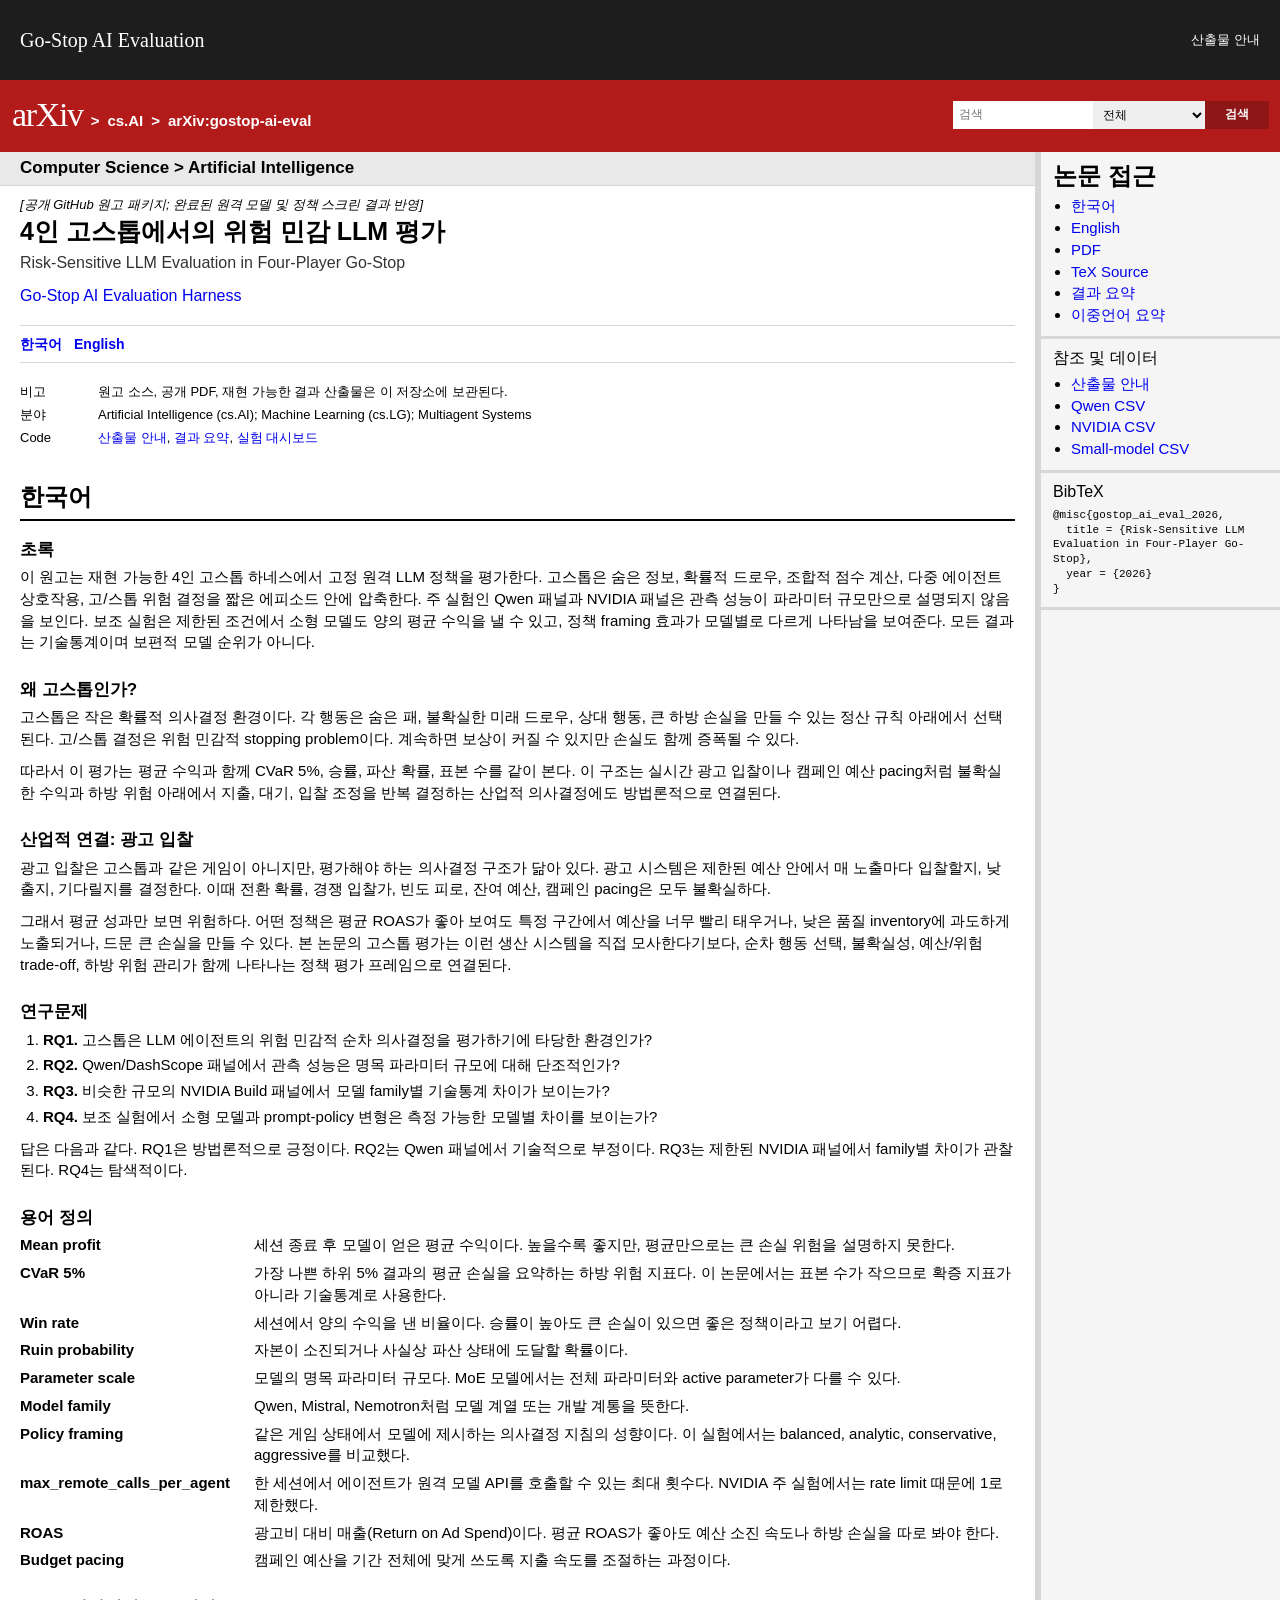
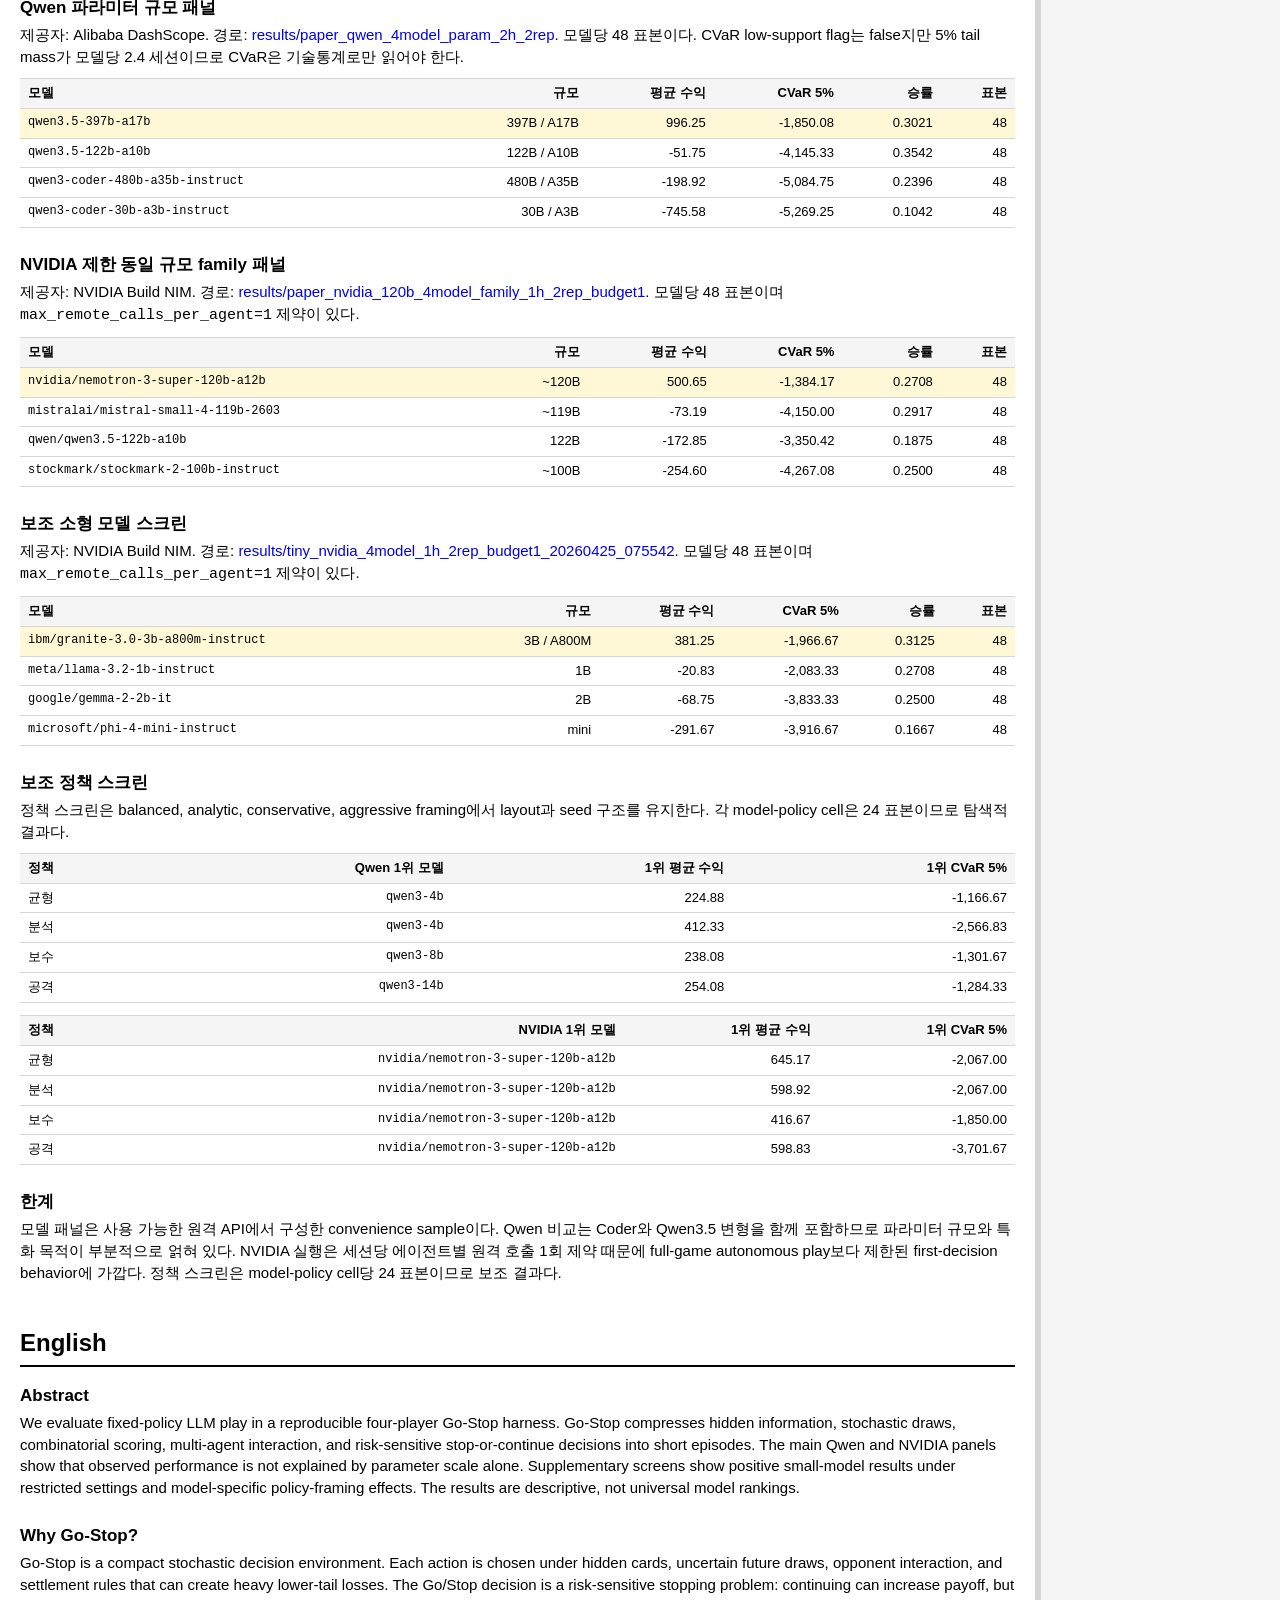
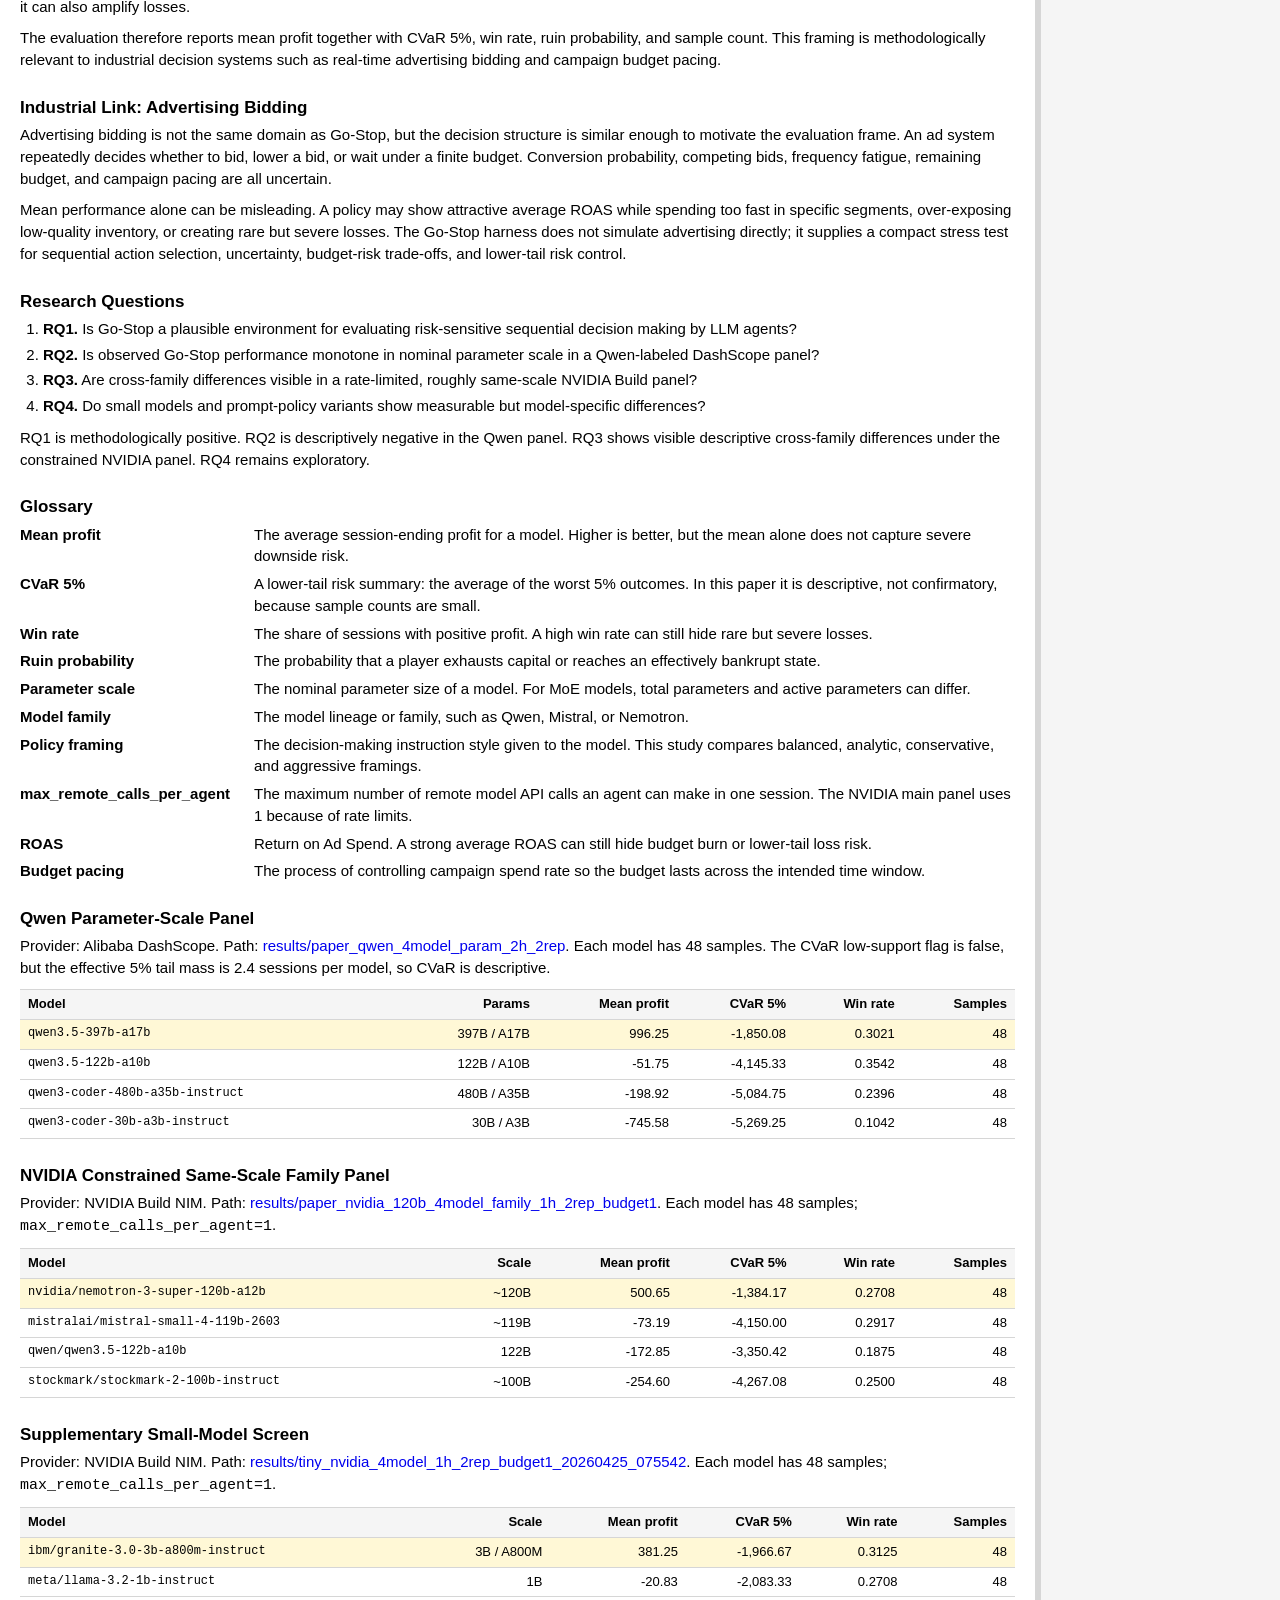
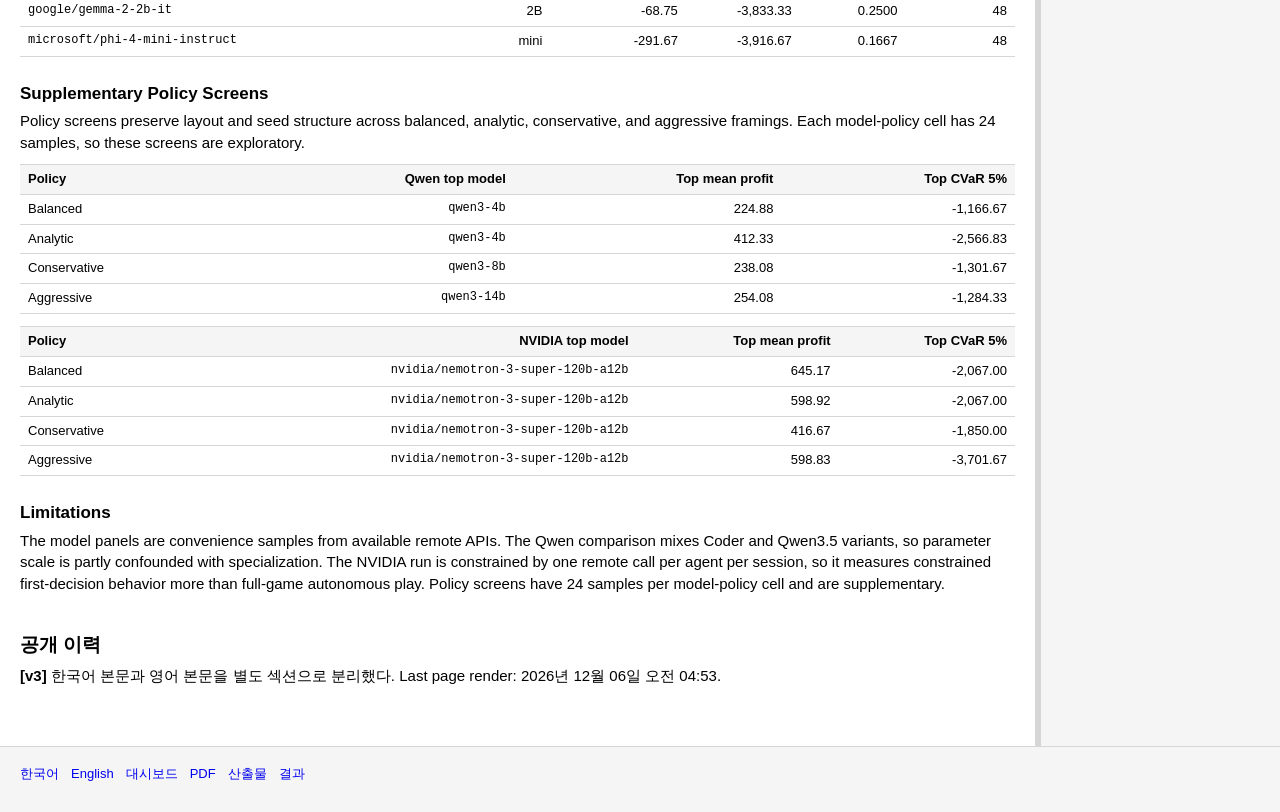
==== commit 388eeeef: "Separate Korean and English paper sections" ====
--- a/dashboard/paper.html
+++ b/dashboard/paper.html
@@ -10,7 +10,7 @@
   <body>
     <header class="site-note" aria-label="repository notice">
       <a href="index.html" class="cornell-mark">Go-Stop AI Evaluation</a>
-      <a href="../paper/ARTIFACTS.md">산출물 안내 / artifact guide</a>
+      <a href="../paper/ARTIFACTS.md">산출물 안내</a>
     </header>
 
     <header class="arxiv-bar" aria-label="arXiv style navigation">
@@ -22,12 +22,12 @@
         <span>arXiv:gostop-ai-eval</span>
       </div>
       <form class="search" action="./paper.html" role="search">
-        <input type="search" name="q" placeholder="검색 / Search..." aria-label="Search term" />
+        <input type="search" name="q" placeholder="검색" aria-label="Search term" />
         <select aria-label="Search field">
-          <option>전체 / All fields</option>
-          <option>제목 / Title</option>
-          <option>저자 / Author</option>
-          <option>초록 / Abstract</option>
+          <option>전체</option>
+          <option>제목</option>
+          <option>저자</option>
+          <option>초록</option>
         </select>
         <button type="submit">검색</button>
       </form>
@@ -38,187 +38,400 @@
         <div class="subject-line">Computer Science &gt; Artificial Intelligence</div>
 
         <p class="dateline">[공개 GitHub 원고 패키지; 완료된 원격 모델 및 정책 스크린 결과 반영]</p>
-        <h1 id="paper-title">4인 고스톱에서의 위험 민감 LLM 평가: 원격 모델 패널, 규모 효과, 정책 민감도</h1>
-        <p class="english-title">Risk-Sensitive LLM Evaluation in Four-Player Go-Stop: Remote-Model Panels, Scale Effects, and Policy Sensitivity</p>
-        <p class="authors">
-          <a href="../paper/arxiv_main.tex">Go-Stop AI Evaluation Harness</a>
-        </p>
-
-        <blockquote class="abstract">
-          <span class="descriptor">초록:</span>
-          이 원고는 재현 가능한 4인 고스톱 하네스에서 고정 원격 LLM 정책을 평가한다. 고스톱은 숨은 정보, 확률적 드로우, 조합적 점수 계산, 다중 에이전트 상호작용, 고/스톱 위험 결정을 짧은 에피소드 안에 압축한다. 주 실험인 Qwen 패널과 NVIDIA 패널은 관측 성능이 파라미터 규모만으로 설명되지 않음을 보인다. 보조 실험은 제한된 조건에서 소형 모델도 양의 평균 수익을 낼 수 있고, 정책 framing 효과가 모델별로 다르게 나타남을 보여준다. 모든 결과는 기술통계이며 보편적 모델 순위가 아니다.
-          <span class="abstract-en"><span class="descriptor">Abstract:</span> We evaluate fixed-policy LLM play in a reproducible four-player Go-Stop harness. The main Qwen and NVIDIA panels show that observed performance is not explained by parameter scale alone. Supplementary screens show positive small-model results under restricted settings and model-specific policy-framing effects. The results are descriptive, not universal model rankings.</span>
-        </blockquote>
+        <h1 id="paper-title">4인 고스톱에서의 위험 민감 LLM 평가</h1>
+        <p class="english-title">Risk-Sensitive LLM Evaluation in Four-Player Go-Stop</p>
+        <p class="authors"><a href="../paper/arxiv_main.tex">Go-Stop AI Evaluation Harness</a></p>
+
+        <nav class="language-nav" aria-label="language sections">
+          <a href="#korean-paper">한국어</a>
+          <a href="#english-paper">English</a>
+        </nav>
 
         <table class="metadata" aria-label="paper metadata">
           <tbody>
             <tr>
-              <th>비고:</th>
-              <td>원고 소스, 공개 PDF, 재현 가능한 결과 산출물은 이 저장소에 보관된다. Manuscript source, public PDF, and reproducible artifacts are stored in this repository.</td>
+              <th>비고</th>
+              <td>원고 소스, 공개 PDF, 재현 가능한 결과 산출물은 이 저장소에 보관된다.</td>
             </tr>
             <tr>
-              <th>분야:</th>
+              <th>분야</th>
               <td>Artificial Intelligence (cs.AI); Machine Learning (cs.LG); Multiagent Systems</td>
             </tr>
             <tr>
-              <th>Cite as:</th>
-              <td><a href="../paper/arxiv_main.tex">arXiv:gostop-ai-eval [cs.AI]</a></td>
-            </tr>
-            <tr>
-              <th>코드:</th>
-              <td><a href="../paper/ARTIFACTS.md">산출물 안내 / artifact guide</a>, <a href="../paper/remote_model_results.md">결과 요약 / result note</a>, <a href="index.html">실험 대시보드 / experiment dashboard</a></td>
+              <th>Code</th>
+              <td><a href="../paper/ARTIFACTS.md">산출물 안내</a>, <a href="../paper/remote_model_results.md">결과 요약</a>, <a href="index.html">실험 대시보드</a></td>
             </tr>
           </tbody>
         </table>
 
-        <section class="paper-section" aria-labelledby="gostop-title">
-          <h2 id="gostop-title">왜 고스톱인가? / Why Go-Stop?</h2>
+        <section id="korean-paper" class="language-section" aria-labelledby="korean-title">
+          <h2 id="korean-title">한국어</h2>
+
+          <section class="paper-section" aria-labelledby="ko-abstract-title">
+            <h3 id="ko-abstract-title">초록</h3>
+            <p>
+              이 원고는 재현 가능한 4인 고스톱 하네스에서 고정 원격 LLM 정책을 평가한다. 고스톱은 숨은 정보, 확률적 드로우, 조합적 점수 계산, 다중 에이전트 상호작용, 고/스톱 위험 결정을 짧은 에피소드 안에 압축한다. 주 실험인 Qwen 패널과 NVIDIA 패널은 관측 성능이 파라미터 규모만으로 설명되지 않음을 보인다. 보조 실험은 제한된 조건에서 소형 모델도 양의 평균 수익을 낼 수 있고, 정책 framing 효과가 모델별로 다르게 나타남을 보여준다. 모든 결과는 기술통계이며 보편적 모델 순위가 아니다.
+            </p>
+          </section>
+
+          <section class="paper-section" aria-labelledby="ko-why-title">
+            <h3 id="ko-why-title">왜 고스톱인가?</h3>
+            <p>
+              고스톱은 작은 확률적 의사결정 환경이다. 각 행동은 숨은 패, 불확실한 미래 드로우, 상대 행동, 큰 하방 손실을 만들 수 있는 정산 규칙 아래에서 선택된다. 고/스톱 결정은 위험 민감적 stopping problem이다. 계속하면 보상이 커질 수 있지만 손실도 함께 증폭될 수 있다.
+            </p>
+            <p>
+              따라서 이 평가는 평균 수익과 함께 CVaR 5%, 승률, 파산 확률, 표본 수를 같이 본다. 이 구조는 실시간 광고 입찰이나 캠페인 예산 pacing처럼 불확실한 수익과 하방 위험 아래에서 지출, 대기, 입찰 조정을 반복 결정하는 산업적 의사결정에도 방법론적으로 연결된다.
+            </p>
+          </section>
+
+          <section class="paper-section" aria-labelledby="ko-ad-title">
+            <h3 id="ko-ad-title">산업적 연결: 광고 입찰</h3>
+            <p>
+              광고 입찰은 고스톱과 같은 게임이 아니지만, 평가해야 하는 의사결정 구조가 닮아 있다. 광고 시스템은 제한된 예산 안에서 매 노출마다 입찰할지, 낮출지, 기다릴지를 결정한다. 이때 전환 확률, 경쟁 입찰가, 빈도 피로, 잔여 예산, 캠페인 pacing은 모두 불확실하다.
+            </p>
+            <p>
+              그래서 평균 성과만 보면 위험하다. 어떤 정책은 평균 ROAS가 좋아 보여도 특정 구간에서 예산을 너무 빨리 태우거나, 낮은 품질 inventory에 과도하게 노출되거나, 드문 큰 손실을 만들 수 있다. 본 논문의 고스톱 평가는 이런 생산 시스템을 직접 모사한다기보다, 순차 행동 선택, 불확실성, 예산/위험 trade-off, 하방 위험 관리가 함께 나타나는 정책 평가 프레임으로 연결된다.
+            </p>
+          </section>
+
+          <section class="paper-section" aria-labelledby="ko-rq-title">
+            <h3 id="ko-rq-title">연구문제</h3>
+            <ol class="rq-list">
+              <li><strong>RQ1.</strong> 고스톱은 LLM 에이전트의 위험 민감적 순차 의사결정을 평가하기에 타당한 환경인가?</li>
+              <li><strong>RQ2.</strong> Qwen/DashScope 패널에서 관측 성능은 명목 파라미터 규모에 대해 단조적인가?</li>
+              <li><strong>RQ3.</strong> 비슷한 규모의 NVIDIA Build 패널에서 모델 family별 기술통계 차이가 보이는가?</li>
+              <li><strong>RQ4.</strong> 보조 실험에서 소형 모델과 prompt-policy 변형은 측정 가능한 모델별 차이를 보이는가?</li>
+            </ol>
+            <p>
+              답은 다음과 같다. RQ1은 방법론적으로 긍정이다. RQ2는 Qwen 패널에서 기술적으로 부정이다. RQ3는 제한된 NVIDIA 패널에서 family별 차이가 관찰된다. RQ4는 탐색적이다.
+            </p>
+          </section>
+
+          <section class="paper-section" aria-labelledby="ko-glossary-title">
+            <h3 id="ko-glossary-title">용어 정의</h3>
+            <dl class="glossary-list">
+              <dt>Mean profit</dt>
+              <dd>세션 종료 후 모델이 얻은 평균 수익이다. 높을수록 좋지만, 평균만으로는 큰 손실 위험을 설명하지 못한다.</dd>
+              <dt>CVaR 5%</dt>
+              <dd>가장 나쁜 하위 5% 결과의 평균 손실을 요약하는 하방 위험 지표다. 이 논문에서는 표본 수가 작으므로 확증 지표가 아니라 기술통계로 사용한다.</dd>
+              <dt>Win rate</dt>
+              <dd>세션에서 양의 수익을 낸 비율이다. 승률이 높아도 큰 손실이 있으면 좋은 정책이라고 보기 어렵다.</dd>
+              <dt>Ruin probability</dt>
+              <dd>자본이 소진되거나 사실상 파산 상태에 도달할 확률이다.</dd>
+              <dt>Parameter scale</dt>
+              <dd>모델의 명목 파라미터 규모다. MoE 모델에서는 전체 파라미터와 active parameter가 다를 수 있다.</dd>
+              <dt>Model family</dt>
+              <dd>Qwen, Mistral, Nemotron처럼 모델 계열 또는 개발 계통을 뜻한다.</dd>
+              <dt>Policy framing</dt>
+              <dd>같은 게임 상태에서 모델에 제시하는 의사결정 지침의 성향이다. 이 실험에서는 balanced, analytic, conservative, aggressive를 비교했다.</dd>
+              <dt>max_remote_calls_per_agent</dt>
+              <dd>한 세션에서 에이전트가 원격 모델 API를 호출할 수 있는 최대 횟수다. NVIDIA 주 실험에서는 rate limit 때문에 1로 제한했다.</dd>
+              <dt>ROAS</dt>
+              <dd>광고비 대비 매출(Return on Ad Spend)이다. 평균 ROAS가 좋아도 예산 소진 속도나 하방 손실을 따로 봐야 한다.</dd>
+              <dt>Budget pacing</dt>
+              <dd>캠페인 예산을 기간 전체에 맞게 쓰도록 지출 속도를 조절하는 과정이다.</dd>
+            </dl>
+          </section>
+
+          <section class="paper-section" aria-labelledby="ko-qwen-title">
+            <h3 id="ko-qwen-title">Qwen 파라미터 규모 패널</h3>
+            <p>
+              제공자: Alibaba DashScope. 경로:
+              <a href="https://github.com/parktaejun-dev/ai-test-with-gostop/tree/main/results/paper_qwen_4model_param_2h_2rep">results/paper_qwen_4model_param_2h_2rep</a>.
+              모델당 48 표본이다. CVaR low-support flag는 false지만 5% tail mass가 모델당 2.4 세션이므로 CVaR은 기술통계로만 읽어야 한다.
+            </p>
+            <div class="table-scroll">
+              <table class="result-table" id="qwen-table-ko">
+                <thead>
+                  <tr>
+                    <th>모델</th>
+                    <th>규모</th>
+                    <th>평균 수익</th>
+                    <th>CVaR 5%</th>
+                    <th>승률</th>
+                    <th>표본</th>
+                  </tr>
+                </thead>
+                <tbody></tbody>
+              </table>
+            </div>
+          </section>
+
+          <section class="paper-section" aria-labelledby="ko-nvidia-title">
+            <h3 id="ko-nvidia-title">NVIDIA 제한 동일 규모 family 패널</h3>
+            <p>
+              제공자: NVIDIA Build NIM. 경로:
+              <a href="https://github.com/parktaejun-dev/ai-test-with-gostop/tree/main/results/paper_nvidia_120b_4model_family_1h_2rep_budget1">results/paper_nvidia_120b_4model_family_1h_2rep_budget1</a>.
+              모델당 48 표본이며 <code>max_remote_calls_per_agent=1</code> 제약이 있다.
+            </p>
+            <div class="table-scroll">
+              <table class="result-table" id="nvidia-table-ko">
+                <thead>
+                  <tr>
+                    <th>모델</th>
+                    <th>규모</th>
+                    <th>평균 수익</th>
+                    <th>CVaR 5%</th>
+                    <th>승률</th>
+                    <th>표본</th>
+                  </tr>
+                </thead>
+                <tbody></tbody>
+              </table>
+            </div>
+          </section>
+
+          <section class="paper-section" aria-labelledby="ko-tiny-title">
+            <h3 id="ko-tiny-title">보조 소형 모델 스크린</h3>
+            <p>
+              제공자: NVIDIA Build NIM. 경로:
+              <a href="https://github.com/parktaejun-dev/ai-test-with-gostop/tree/main/results/tiny_nvidia_4model_1h_2rep_budget1_20260425_075542">results/tiny_nvidia_4model_1h_2rep_budget1_20260425_075542</a>.
+              모델당 48 표본이며 <code>max_remote_calls_per_agent=1</code> 제약이 있다.
+            </p>
+            <div class="table-scroll">
+              <table class="result-table" id="tiny-nvidia-table-ko">
+                <thead>
+                  <tr>
+                    <th>모델</th>
+                    <th>규모</th>
+                    <th>평균 수익</th>
+                    <th>CVaR 5%</th>
+                    <th>승률</th>
+                    <th>표본</th>
+                  </tr>
+                </thead>
+                <tbody></tbody>
+              </table>
+            </div>
+          </section>
+
+          <section class="paper-section" aria-labelledby="ko-policy-title">
+            <h3 id="ko-policy-title">보조 정책 스크린</h3>
+            <p>
+              정책 스크린은 balanced, analytic, conservative, aggressive framing에서 layout과 seed 구조를 유지한다. 각 model-policy cell은 24 표본이므로 탐색적 결과다.
+            </p>
+            <div class="table-scroll">
+              <table class="result-table" id="qwen-policy-table-ko">
+                <thead>
+                  <tr>
+                    <th>정책</th>
+                    <th>Qwen 1위 모델</th>
+                    <th>1위 평균 수익</th>
+                    <th>1위 CVaR 5%</th>
+                  </tr>
+                </thead>
+                <tbody></tbody>
+              </table>
+            </div>
+            <div class="table-scroll">
+              <table class="result-table" id="nvidia-policy-table-ko">
+                <thead>
+                  <tr>
+                    <th>정책</th>
+                    <th>NVIDIA 1위 모델</th>
+                    <th>1위 평균 수익</th>
+                    <th>1위 CVaR 5%</th>
+                  </tr>
+                </thead>
+                <tbody></tbody>
+              </table>
+            </div>
+          </section>
+
+          <section class="paper-section" aria-labelledby="ko-limit-title">
+            <h3 id="ko-limit-title">한계</h3>
+            <p>
+              모델 패널은 사용 가능한 원격 API에서 구성한 convenience sample이다. Qwen 비교는 Coder와 Qwen3.5 변형을 함께 포함하므로 파라미터 규모와 특화 목적이 부분적으로 얽혀 있다. NVIDIA 실행은 세션당 에이전트별 원격 호출 1회 제약 때문에 full-game autonomous play보다 제한된 first-decision behavior에 가깝다. 정책 스크린은 model-policy cell당 24 표본이므로 보조 결과다.
+            </p>
+          </section>
+        </section>
+
+        <section id="english-paper" class="language-section" lang="en" aria-labelledby="english-title">
+          <h2 id="english-title">English</h2>
+
+          <section class="paper-section" aria-labelledby="en-abstract-title">
+            <h3 id="en-abstract-title">Abstract</h3>
+            <p>
+              We evaluate fixed-policy LLM play in a reproducible four-player Go-Stop harness. Go-Stop compresses hidden information, stochastic draws, combinatorial scoring, multi-agent interaction, and risk-sensitive stop-or-continue decisions into short episodes. The main Qwen and NVIDIA panels show that observed performance is not explained by parameter scale alone. Supplementary screens show positive small-model results under restricted settings and model-specific policy-framing effects. The results are descriptive, not universal model rankings.
+            </p>
+          </section>
+
+          <section class="paper-section" aria-labelledby="en-why-title">
+            <h3 id="en-why-title">Why Go-Stop?</h3>
+            <p>
+              Go-Stop is a compact stochastic decision environment. Each action is chosen under hidden cards, uncertain future draws, opponent interaction, and settlement rules that can create heavy lower-tail losses. The Go/Stop decision is a risk-sensitive stopping problem: continuing can increase payoff, but it can also amplify losses.
+            </p>
+            <p>
+              The evaluation therefore reports mean profit together with CVaR 5%, win rate, ruin probability, and sample count. This framing is methodologically relevant to industrial decision systems such as real-time advertising bidding and campaign budget pacing.
+            </p>
+          </section>
+
+          <section class="paper-section" aria-labelledby="en-ad-title">
+            <h3 id="en-ad-title">Industrial Link: Advertising Bidding</h3>
+            <p>
+              Advertising bidding is not the same domain as Go-Stop, but the decision structure is similar enough to motivate the evaluation frame. An ad system repeatedly decides whether to bid, lower a bid, or wait under a finite budget. Conversion probability, competing bids, frequency fatigue, remaining budget, and campaign pacing are all uncertain.
+            </p>
+            <p>
+              Mean performance alone can be misleading. A policy may show attractive average ROAS while spending too fast in specific segments, over-exposing low-quality inventory, or creating rare but severe losses. The Go-Stop harness does not simulate advertising directly; it supplies a compact stress test for sequential action selection, uncertainty, budget-risk trade-offs, and lower-tail risk control.
+            </p>
+          </section>
+
+          <section class="paper-section" aria-labelledby="en-rq-title">
+            <h3 id="en-rq-title">Research Questions</h3>
+            <ol class="rq-list">
+              <li><strong>RQ1.</strong> Is Go-Stop a plausible environment for evaluating risk-sensitive sequential decision making by LLM agents?</li>
+              <li><strong>RQ2.</strong> Is observed Go-Stop performance monotone in nominal parameter scale in a Qwen-labeled DashScope panel?</li>
+              <li><strong>RQ3.</strong> Are cross-family differences visible in a rate-limited, roughly same-scale NVIDIA Build panel?</li>
+              <li><strong>RQ4.</strong> Do small models and prompt-policy variants show measurable but model-specific differences?</li>
+            </ol>
+            <p>
+              RQ1 is methodologically positive. RQ2 is descriptively negative in the Qwen panel. RQ3 shows visible descriptive cross-family differences under the constrained NVIDIA panel. RQ4 remains exploratory.
+            </p>
+          </section>
+
+          <section class="paper-section" aria-labelledby="en-glossary-title">
+            <h3 id="en-glossary-title">Glossary</h3>
+            <dl class="glossary-list">
+              <dt>Mean profit</dt>
+              <dd>The average session-ending profit for a model. Higher is better, but the mean alone does not capture severe downside risk.</dd>
+              <dt>CVaR 5%</dt>
+              <dd>A lower-tail risk summary: the average of the worst 5% outcomes. In this paper it is descriptive, not confirmatory, because sample counts are small.</dd>
+              <dt>Win rate</dt>
+              <dd>The share of sessions with positive profit. A high win rate can still hide rare but severe losses.</dd>
+              <dt>Ruin probability</dt>
+              <dd>The probability that a player exhausts capital or reaches an effectively bankrupt state.</dd>
+              <dt>Parameter scale</dt>
+              <dd>The nominal parameter size of a model. For MoE models, total parameters and active parameters can differ.</dd>
+              <dt>Model family</dt>
+              <dd>The model lineage or family, such as Qwen, Mistral, or Nemotron.</dd>
+              <dt>Policy framing</dt>
+              <dd>The decision-making instruction style given to the model. This study compares balanced, analytic, conservative, and aggressive framings.</dd>
+              <dt>max_remote_calls_per_agent</dt>
+              <dd>The maximum number of remote model API calls an agent can make in one session. The NVIDIA main panel uses 1 because of rate limits.</dd>
+              <dt>ROAS</dt>
+              <dd>Return on Ad Spend. A strong average ROAS can still hide budget burn or lower-tail loss risk.</dd>
+              <dt>Budget pacing</dt>
+              <dd>The process of controlling campaign spend rate so the budget lasts across the intended time window.</dd>
+            </dl>
+          </section>
+
+          <section class="paper-section" aria-labelledby="en-qwen-title">
+            <h3 id="en-qwen-title">Qwen Parameter-Scale Panel</h3>
+            <p>
+              Provider: Alibaba DashScope. Path:
+              <a href="https://github.com/parktaejun-dev/ai-test-with-gostop/tree/main/results/paper_qwen_4model_param_2h_2rep">results/paper_qwen_4model_param_2h_2rep</a>.
+              Each model has 48 samples. The CVaR low-support flag is false, but the effective 5% tail mass is 2.4 sessions per model, so CVaR is descriptive.
+            </p>
+            <div class="table-scroll">
+              <table class="result-table" id="qwen-table-en">
+                <thead>
+                  <tr>
+                    <th>Model</th>
+                    <th>Params</th>
+                    <th>Mean profit</th>
+                    <th>CVaR 5%</th>
+                    <th>Win rate</th>
+                    <th>Samples</th>
+                  </tr>
+                </thead>
+                <tbody></tbody>
+              </table>
+            </div>
+          </section>
+
+          <section class="paper-section" aria-labelledby="en-nvidia-title">
+            <h3 id="en-nvidia-title">NVIDIA Constrained Same-Scale Family Panel</h3>
+            <p>
+              Provider: NVIDIA Build NIM. Path:
+              <a href="https://github.com/parktaejun-dev/ai-test-with-gostop/tree/main/results/paper_nvidia_120b_4model_family_1h_2rep_budget1">results/paper_nvidia_120b_4model_family_1h_2rep_budget1</a>.
+              Each model has 48 samples; <code>max_remote_calls_per_agent=1</code>.
+            </p>
+            <div class="table-scroll">
+              <table class="result-table" id="nvidia-table-en">
+                <thead>
+                  <tr>
+                    <th>Model</th>
+                    <th>Scale</th>
+                    <th>Mean profit</th>
+                    <th>CVaR 5%</th>
+                    <th>Win rate</th>
+                    <th>Samples</th>
+                  </tr>
+                </thead>
+                <tbody></tbody>
+              </table>
+            </div>
+          </section>
+
+          <section class="paper-section" aria-labelledby="en-tiny-title">
+            <h3 id="en-tiny-title">Supplementary Small-Model Screen</h3>
+            <p>
+              Provider: NVIDIA Build NIM. Path:
+              <a href="https://github.com/parktaejun-dev/ai-test-with-gostop/tree/main/results/tiny_nvidia_4model_1h_2rep_budget1_20260425_075542">results/tiny_nvidia_4model_1h_2rep_budget1_20260425_075542</a>.
+              Each model has 48 samples; <code>max_remote_calls_per_agent=1</code>.
+            </p>
+            <div class="table-scroll">
+              <table class="result-table" id="tiny-nvidia-table-en">
+                <thead>
+                  <tr>
+                    <th>Model</th>
+                    <th>Scale</th>
+                    <th>Mean profit</th>
+                    <th>CVaR 5%</th>
+                    <th>Win rate</th>
+                    <th>Samples</th>
+                  </tr>
+                </thead>
+                <tbody></tbody>
+              </table>
+            </div>
+          </section>
+
+          <section class="paper-section" aria-labelledby="en-policy-title">
+            <h3 id="en-policy-title">Supplementary Policy Screens</h3>
+            <p>
+              Policy screens preserve layout and seed structure across balanced, analytic, conservative, and aggressive framings. Each model-policy cell has 24 samples, so these screens are exploratory.
+            </p>
+            <div class="table-scroll">
+              <table class="result-table" id="qwen-policy-table-en">
+                <thead>
+                  <tr>
+                    <th>Policy</th>
+                    <th>Qwen top model</th>
+                    <th>Top mean profit</th>
+                    <th>Top CVaR 5%</th>
+                  </tr>
+                </thead>
+                <tbody></tbody>
+              </table>
+            </div>
+            <div class="table-scroll">
+              <table class="result-table" id="nvidia-policy-table-en">
+                <thead>
+                  <tr>
+                    <th>Policy</th>
+                    <th>NVIDIA top model</th>
+                    <th>Top mean profit</th>
+                    <th>Top CVaR 5%</th>
+                  </tr>
+                </thead>
+                <tbody></tbody>
+              </table>
+            </div>
+          </section>
+
+          <section class="paper-section" aria-labelledby="en-limit-title">
+            <h3 id="en-limit-title">Limitations</h3>
+            <p>
+              The model panels are convenience samples from available remote APIs. The Qwen comparison mixes Coder and Qwen3.5 variants, so parameter scale is partly confounded with specialization. The NVIDIA run is constrained by one remote call per agent per session, so it measures constrained first-decision behavior more than full-game autonomous play. Policy screens have 24 samples per model-policy cell and are supplementary.
+            </p>
+          </section>
+        </section>
+
+        <section class="paper-section" aria-labelledby="history-title">
+          <h2 id="history-title">공개 이력</h2>
           <p>
-            고스톱은 작은 확률적 의사결정 환경이다. 각 행동은 숨은 패, 불확실한 미래 드로우, 상대 행동, 큰 하방 손실을 만들 수 있는 정산 규칙 아래에서 선택된다. 고/스톱 결정은 위험 민감적 stopping problem이다. 계속하면 보상이 커질 수 있지만 손실도 함께 증폭될 수 있다.
-          </p>
-          <p>
-            따라서 이 평가는 평균 수익과 함께 CVaR 5%, 승률, 파산 확률, 표본 수를 같이 본다. 이 구조는 실시간 광고 입찰이나 캠페인 예산 pacing처럼 불확실한 수익과 하방 위험 아래에서 지출, 대기, 입찰 조정을 반복 결정하는 산업적 의사결정에도 방법론적으로 연결된다.
-          </p>
-          <p class="english-copy">
-            Go-Stop is a compact stochastic decision environment with hidden information, uncertain draws, opponent interaction, and risk-sensitive stop-or-continue choices. The evaluation therefore reports mean profit together with CVaR 5%, win rate, ruin probability, and sample count. This is methodologically relevant to industrial decision systems such as real-time advertising bidding and campaign budget pacing.
-          </p>
-        </section>
-
-        <section class="paper-section" aria-labelledby="rq-title">
-          <h2 id="rq-title">연구문제 / Research Questions</h2>
-          <ol class="rq-list">
-            <li><strong>RQ1.</strong> 고스톱은 LLM 에이전트의 위험 민감적 순차 의사결정을 평가하기에 타당한 환경인가? / Is Go-Stop a plausible environment for evaluating risk-sensitive sequential decision making by LLM agents?</li>
-            <li><strong>RQ2.</strong> Qwen/DashScope 패널에서 관측 성능은 명목 파라미터 규모에 대해 단조적인가? / Is observed Go-Stop performance monotone in nominal parameter scale in a Qwen-labeled DashScope panel?</li>
-            <li><strong>RQ3.</strong> 비슷한 규모의 NVIDIA Build 패널에서 모델 family별 기술통계 차이가 보이는가? / Are cross-family differences visible in a rate-limited, roughly same-scale NVIDIA Build panel?</li>
-            <li><strong>RQ4.</strong> 보조 실험에서 소형 모델과 prompt-policy 변형은 측정 가능한 모델별 차이를 보이는가? / Do small models and prompt-policy variants show measurable but model-specific differences?</li>
-          </ol>
-          <p>
-            답은 다음과 같다. RQ1은 방법론적으로 긍정이다. RQ2는 Qwen 패널에서 기술적으로 부정이다. RQ3는 제한된 NVIDIA 패널에서 family별 차이가 관찰된다. RQ4는 탐색적이다. 소형 모델과 정책 framing 차이는 보이지만 보편적 순위로 확증할 수는 없다.
-          </p>
-          <p class="english-copy">
-            RQ1 is methodologically positive. RQ2 is descriptively negative in the Qwen panel. RQ3 shows visible descriptive cross-family differences under the constrained NVIDIA panel. RQ4 remains exploratory.
-          </p>
-        </section>
-
-        <section class="paper-section" aria-labelledby="qwen-title">
-          <h2 id="qwen-title">Qwen 파라미터 규모 패널 / Qwen Parameter-Scale Panel</h2>
-          <p>
-            제공자: Alibaba DashScope. 경로:
-            <a href="https://github.com/parktaejun-dev/ai-test-with-gostop/tree/main/results/paper_qwen_4model_param_2h_2rep">results/paper_qwen_4model_param_2h_2rep</a>.
-            모델당 48 표본이다. CVaR low-support flag는 false지만 5% tail mass가 모델당 2.4 세션이므로 CVaR은 기술통계로만 읽어야 한다. Provider: Alibaba DashScope. Each model has 48 samples.
-          </p>
-          <div class="table-scroll">
-            <table class="result-table" id="qwen-table">
-              <thead>
-                <tr>
-                  <th>Model</th>
-                  <th>규모 / Params</th>
-                  <th>평균 수익 / Mean profit</th>
-                  <th>CVaR 5%</th>
-                  <th>승률 / Win rate</th>
-                  <th>표본 / Samples</th>
-                </tr>
-              </thead>
-              <tbody></tbody>
-            </table>
-          </div>
-        </section>
-
-        <section class="paper-section" aria-labelledby="nvidia-title">
-          <h2 id="nvidia-title">NVIDIA 제한 동일 규모 family 패널 / NVIDIA Constrained Same-Scale Family Panel</h2>
-          <p>
-            제공자: NVIDIA Build NIM. 경로:
-            <a href="https://github.com/parktaejun-dev/ai-test-with-gostop/tree/main/results/paper_nvidia_120b_4model_family_1h_2rep_budget1">results/paper_nvidia_120b_4model_family_1h_2rep_budget1</a>.
-            모델당 48 표본이며 <code>max_remote_calls_per_agent=1</code> 제약이 있다. CVaR low-support flag는 false지만 5% tail mass는 2.4 세션이다. Provider: NVIDIA Build NIM. Each model has 48 samples.
-          </p>
-          <div class="table-scroll">
-            <table class="result-table" id="nvidia-table">
-              <thead>
-                <tr>
-                  <th>Model</th>
-                  <th>규모 / Scale</th>
-                  <th>평균 수익 / Mean profit</th>
-                  <th>CVaR 5%</th>
-                  <th>승률 / Win rate</th>
-                  <th>표본 / Samples</th>
-                </tr>
-              </thead>
-              <tbody></tbody>
-            </table>
-          </div>
-        </section>
-
-        <section class="paper-section" aria-labelledby="tiny-title">
-          <h2 id="tiny-title">보조 소형 모델 스크린 / Supplementary Small-Model Screen</h2>
-          <p>
-            제공자: NVIDIA Build NIM. 경로:
-            <a href="https://github.com/parktaejun-dev/ai-test-with-gostop/tree/main/results/tiny_nvidia_4model_1h_2rep_budget1_20260425_075542">results/tiny_nvidia_4model_1h_2rep_budget1_20260425_075542</a>.
-            모델당 48 표본이며 <code>max_remote_calls_per_agent=1</code> 제약이 있다. Each model has 48 samples.
-          </p>
-          <div class="table-scroll">
-            <table class="result-table" id="tiny-nvidia-table">
-              <thead>
-                <tr>
-                  <th>Model</th>
-                  <th>규모 / Scale</th>
-                  <th>평균 수익 / Mean profit</th>
-                  <th>CVaR 5%</th>
-                  <th>승률 / Win rate</th>
-                  <th>표본 / Samples</th>
-                </tr>
-              </thead>
-              <tbody></tbody>
-            </table>
-          </div>
-        </section>
-
-        <section class="paper-section" aria-labelledby="policy-title">
-          <h2 id="policy-title">보조 정책 스크린 / Supplementary Policy Screens</h2>
-          <p>
-            정책 스크린은 balanced, analytic, conservative, aggressive framing에서 layout과 seed 구조를 유지한다. 각 model-policy cell은 24 표본이므로 탐색적 결과다. Policy screens preserve layout and seed structure across four framings; each model-policy cell has 24 samples.
-          </p>
-          <div class="table-scroll">
-            <table class="result-table" id="qwen-policy-table">
-              <thead>
-                <tr>
-                  <th>정책 / Policy</th>
-                  <th>Qwen 1위 모델 / Top model</th>
-                  <th>1위 평균 수익 / Top mean</th>
-                  <th>1위 CVaR 5% / Top CVaR</th>
-                </tr>
-              </thead>
-              <tbody></tbody>
-            </table>
-          </div>
-          <div class="table-scroll">
-            <table class="result-table" id="nvidia-policy-table">
-              <thead>
-                <tr>
-                  <th>정책 / Policy</th>
-                  <th>NVIDIA 1위 모델 / Top model</th>
-                  <th>1위 평균 수익 / Top mean</th>
-                  <th>1위 CVaR 5% / Top CVaR</th>
-                </tr>
-              </thead>
-              <tbody></tbody>
-            </table>
-          </div>
-        </section>
-
-        <section class="paper-section" aria-labelledby="limits-title">
-          <h2 id="limits-title">한계 / Limitations</h2>
-          <p>
-            모델 패널은 사용 가능한 원격 API에서 구성한 convenience sample이다. Qwen 비교는 Coder와 Qwen3.5 변형을 함께 포함하므로 파라미터 규모와 특화 목적이 부분적으로 얽혀 있다. NVIDIA 실행은 세션당 에이전트별 원격 호출 1회 제약 때문에 full-game autonomous play보다 제한된 first-decision behavior에 가깝다. 정책 스크린은 model-policy cell당 24 표본이므로 보조 결과다.
-          </p>
-          <p class="english-copy">
-            The panels are convenience samples from available remote APIs. The Qwen comparison mixes Coder and Qwen3.5 variants. The NVIDIA run is constrained by one remote call per agent per session. Policy screens have 24 samples per model-policy cell and are supplementary.
-          </p>
-        </section>
-
-        <section class="paper-section" aria-labelledby="history-title">
-          <h2 id="history-title">공개 이력 / Submission History</h2>
-          <p>
-            <strong>[v2]</strong> 한국어 우선, 영어 보조 공개 버전. 완료된 Qwen, NVIDIA, 소형 모델, 정책 스크린 결과 번들을 반영했다. Korean-first bilingual public version generated from completed result bundles. Last page render:
+            <strong>[v3]</strong> 한국어 본문과 영어 본문을 별도 섹션으로 분리했다. Last page render:
             <span id="render-date">local</span>.
           </p>
         </section>
@@ -226,38 +439,31 @@
 
       <aside class="side-panel" aria-label="paper access links">
         <section>
-          <h2>논문 접근 / Access Paper:</h2>
+          <h2>논문 접근</h2>
           <ul>
+            <li><a href="#korean-paper">한국어</a></li>
+            <li><a href="#english-paper">English</a></li>
             <li><a href="../paper/gostop_ai_evaluation_paper.pdf">PDF</a></li>
             <li><a href="../paper/arxiv_main.tex">TeX Source</a></li>
-            <li><a href="../paper/remote_model_results.md">결과 요약 / Results</a></li>
-            <li><a href="../paper/bilingual_summary.md">이중언어 요약 / Bilingual summary</a></li>
-            <li><a href="../paper/refs.bib">참고문헌 / References</a></li>
+            <li><a href="../paper/remote_model_results.md">결과 요약</a></li>
+            <li><a href="../paper/bilingual_summary.md">이중언어 요약</a></li>
           </ul>
         </section>
 
         <section>
-          <h3>현재 문맥 / Current browse context:</h3>
-          <p><strong>cs.AI</strong></p>
-          <p><a href="#qwen-title">&lt; Qwen</a> | <a href="#nvidia-title">NVIDIA &gt;</a></p>
-        </section>
-
-        <section>
-          <h3>참조 및 데이터 / References &amp; Data</h3>
+          <h3>참조 및 데이터</h3>
           <ul>
-            <li><a href="../paper/ARTIFACTS.md">산출물 안내 / Artifact guide</a></li>
+            <li><a href="../paper/ARTIFACTS.md">산출물 안내</a></li>
             <li><a href="https://github.com/parktaejun-dev/ai-test-with-gostop/blob/main/results/paper_qwen_4model_param_2h_2rep/agent_performance_table.csv">Qwen CSV</a></li>
             <li><a href="https://github.com/parktaejun-dev/ai-test-with-gostop/blob/main/results/paper_nvidia_120b_4model_family_1h_2rep_budget1/agent_performance_table.csv">NVIDIA CSV</a></li>
-            <li><a href="https://github.com/parktaejun-dev/ai-test-with-gostop/blob/main/results/paper_qwen_4model_param_2h_2rep/manifest.json">Qwen manifest</a></li>
-            <li><a href="https://github.com/parktaejun-dev/ai-test-with-gostop/blob/main/results/paper_nvidia_120b_4model_family_1h_2rep_budget1/manifest.json">NVIDIA manifest</a></li>
             <li><a href="https://github.com/parktaejun-dev/ai-test-with-gostop/blob/main/results/tiny_nvidia_4model_1h_2rep_budget1_20260425_075542/agent_performance_table.csv">Small-model CSV</a></li>
           </ul>
         </section>
 
         <section class="citation">
-          <h3>BibTeX 내보내기 / export BibTeX citation</h3>
+          <h3>BibTeX</h3>
           <pre id="bibtex">@misc{gostop_ai_eval_2026,
-  title = {Risk-Sensitive LLM Evaluation in Four-Player Go-Stop: Remote-Model Panels, Scale Effects, and Policy Sensitivity},
+  title = {Risk-Sensitive LLM Evaluation in Four-Player Go-Stop},
   year = {2026}
 }</pre>
         </section>
@@ -265,11 +471,12 @@
     </main>
 
     <footer class="arxiv-footer">
-      <a href="index.html">대시보드 / Dashboard</a>
+      <a href="#korean-paper">한국어</a>
+      <a href="#english-paper">English</a>
+      <a href="index.html">대시보드</a>
       <a href="../paper/gostop_ai_evaluation_paper.pdf">PDF</a>
-      <a href="../paper/ARTIFACTS.md">산출물 / Artifacts</a>
-      <a href="../paper/arxiv_main.tex">LaTeX</a>
-      <a href="../paper/remote_model_results.md">결과 / Results</a>
+      <a href="../paper/ARTIFACTS.md">산출물</a>
+      <a href="../paper/remote_model_results.md">결과</a>
     </footer>
 
     <script src="./paper.js" defer></script>
--- a/dashboard/paper.css
+++ b/dashboard/paper.css
@@ -203,6 +203,18 @@
   font-size: 16px;
 }
 
+.language-nav {
+  display: flex;
+  flex-wrap: wrap;
+  gap: 12px;
+  margin: 0 0 18px;
+  padding: 8px 0;
+  border-top: 1px solid var(--page-rule);
+  border-bottom: 1px solid var(--page-rule);
+  font-size: 14px;
+  font-weight: 700;
+}
+
 .abstract {
   max-width: 980px;
   margin: 0 0 24px 18px;
@@ -248,6 +260,19 @@
   padding-top: 2px;
 }
 
+.language-section {
+  max-width: 1030px;
+  margin: 0 0 36px;
+  padding-top: 8px;
+}
+
+.language-section > h2 {
+  margin: 0 0 16px;
+  padding-bottom: 7px;
+  border-bottom: 2px solid var(--ink);
+  font-size: 24px;
+}
+
 .paper-section p {
   margin-bottom: 10px;
 }
@@ -265,6 +290,21 @@
 
 .rq-list li {
   margin-bottom: 4px;
+}
+
+.glossary-list {
+  display: grid;
+  grid-template-columns: minmax(140px, 220px) minmax(0, 1fr);
+  gap: 6px 14px;
+  margin: 0;
+}
+
+.glossary-list dt {
+  font-weight: 700;
+}
+
+.glossary-list dd {
+  margin: 0;
 }
 
 .table-scroll {
@@ -431,4 +471,12 @@
   h1 {
     font-size: 22px;
   }
-}
+
+  .glossary-list {
+    display: block;
+  }
+
+  .glossary-list dt {
+    margin-top: 8px;
+  }
+}
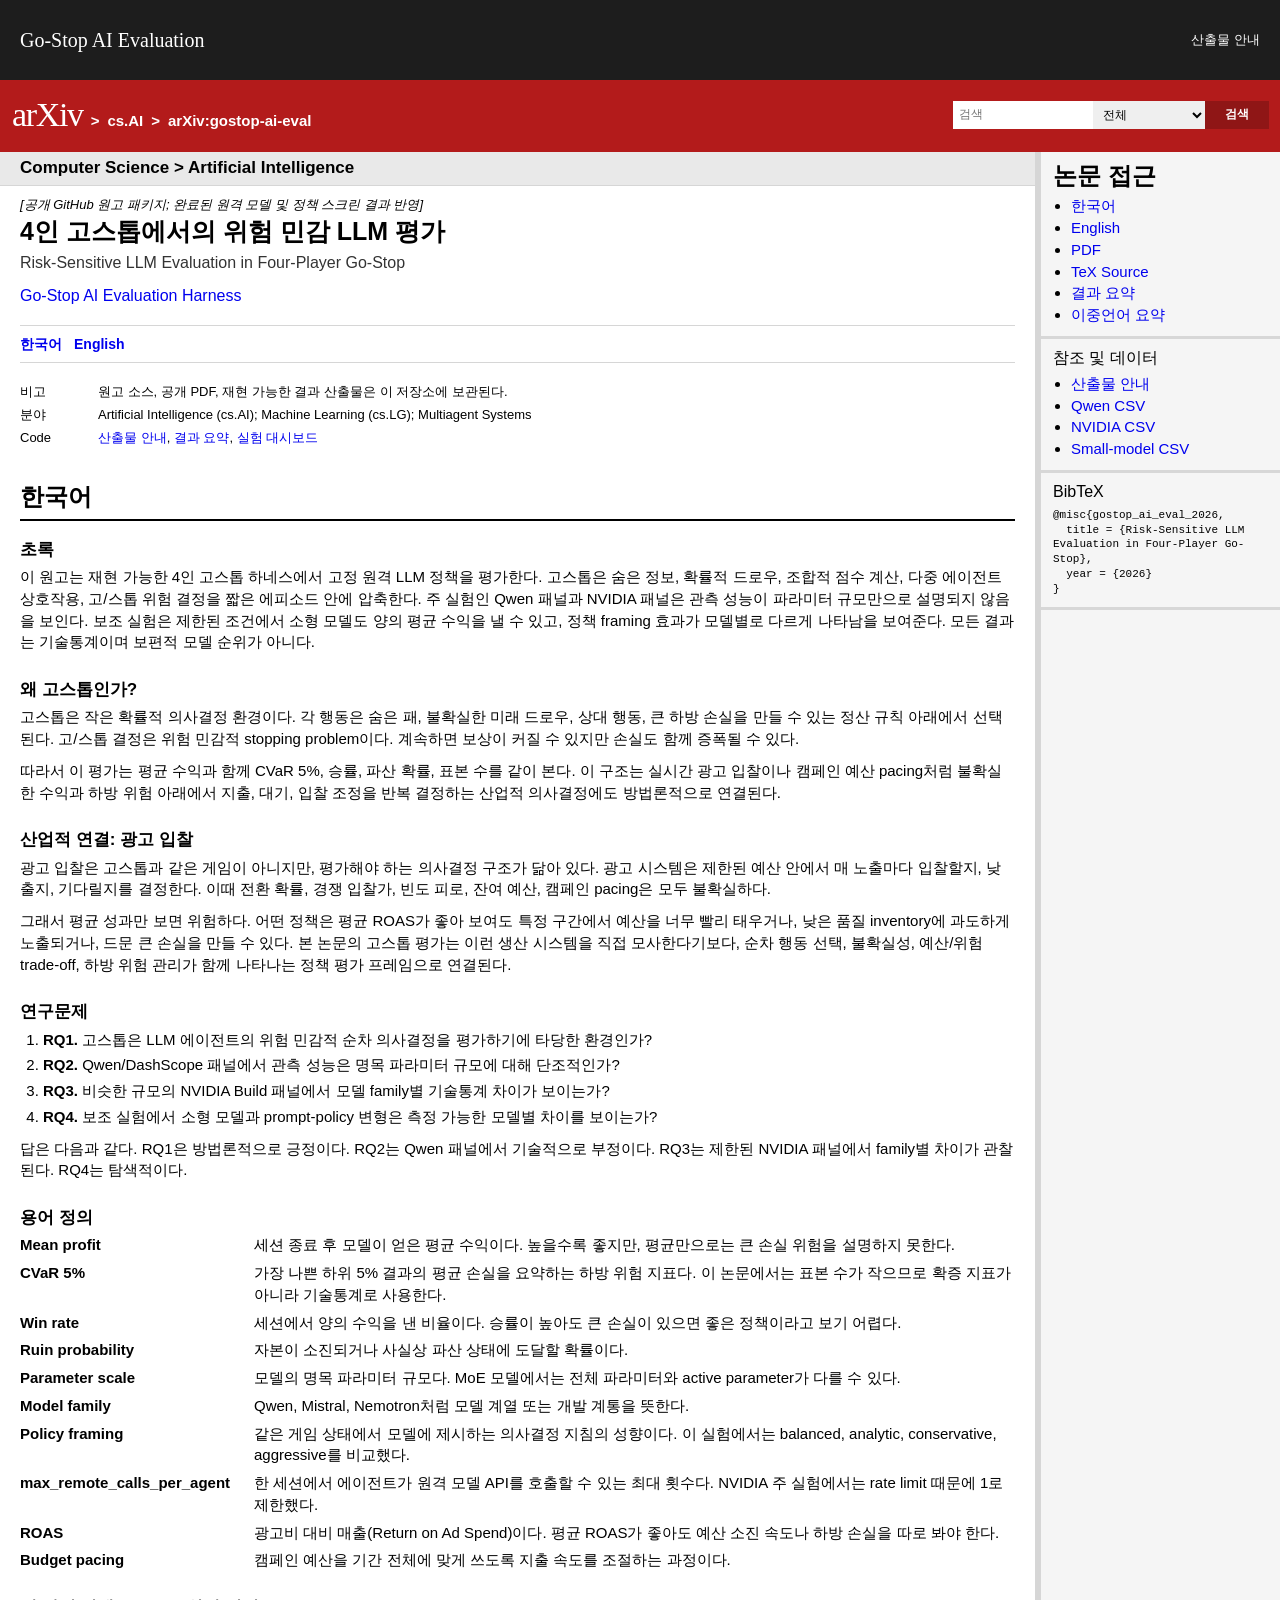
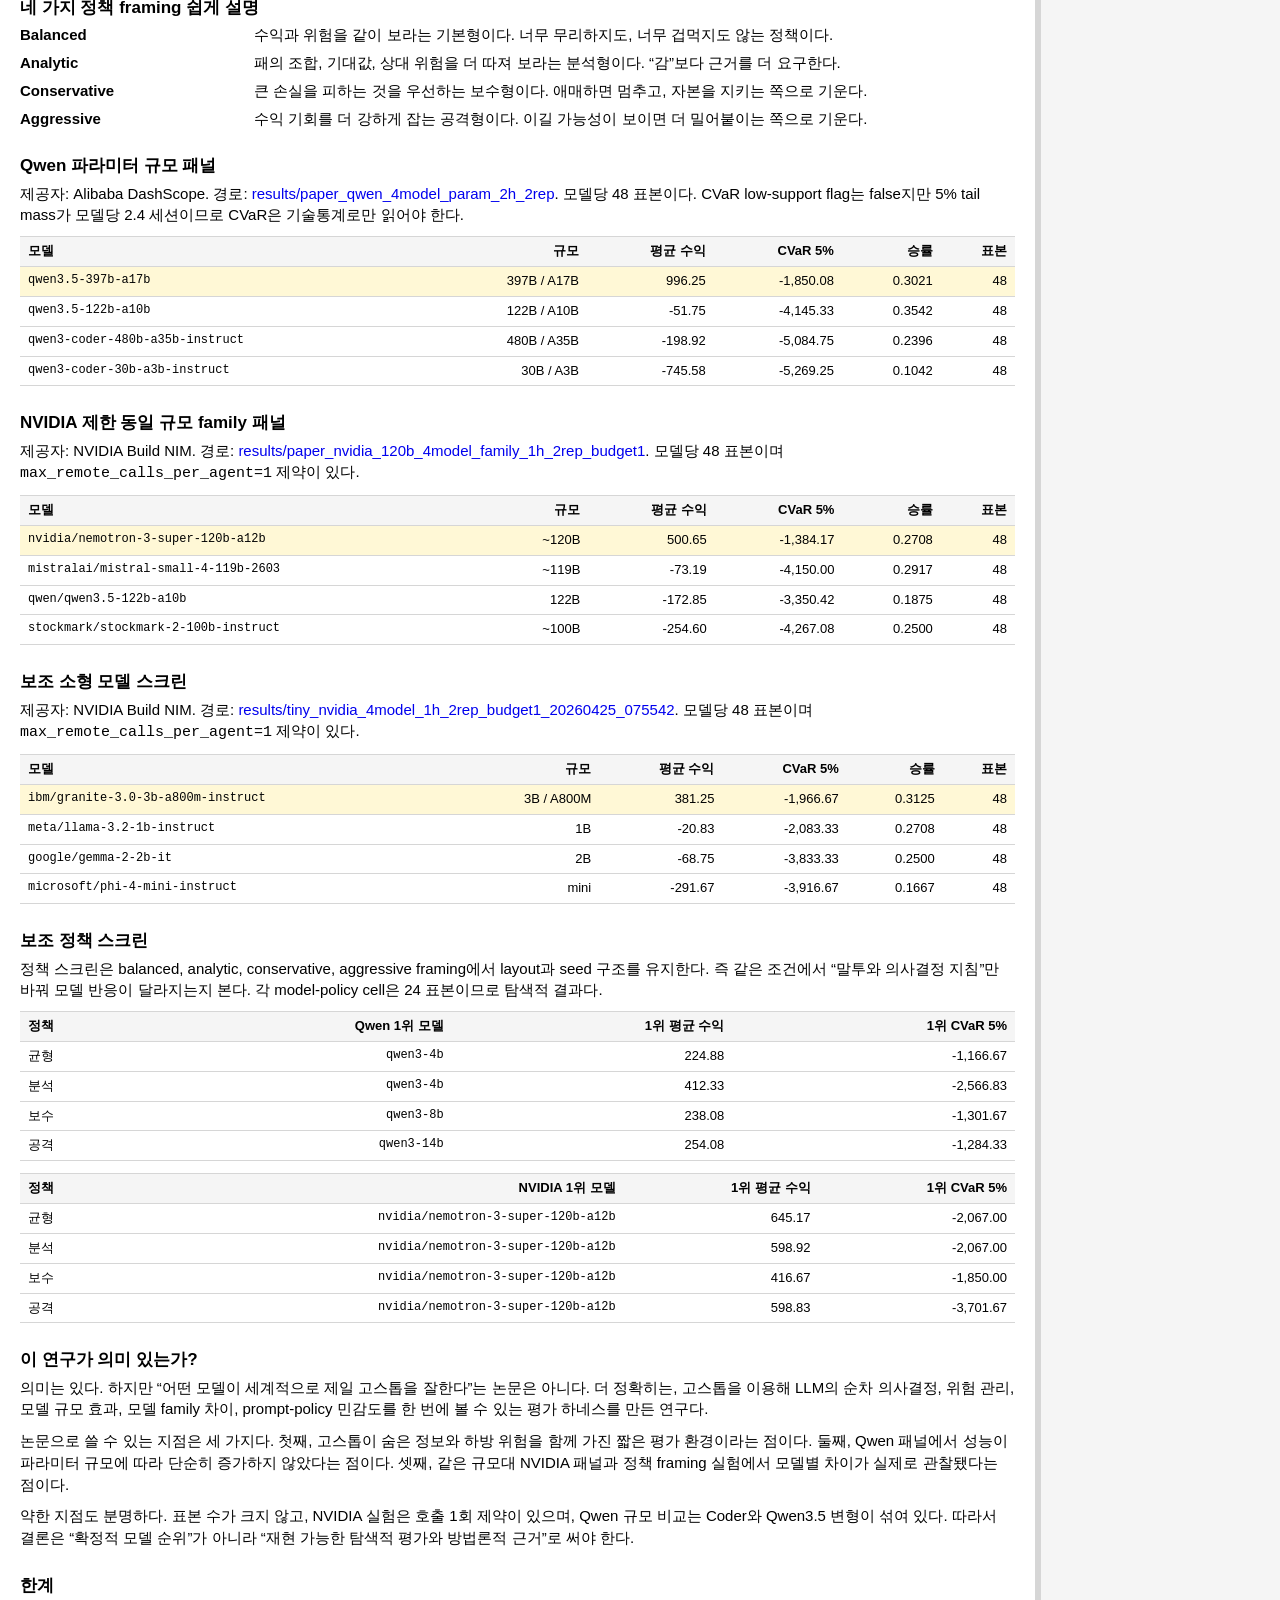
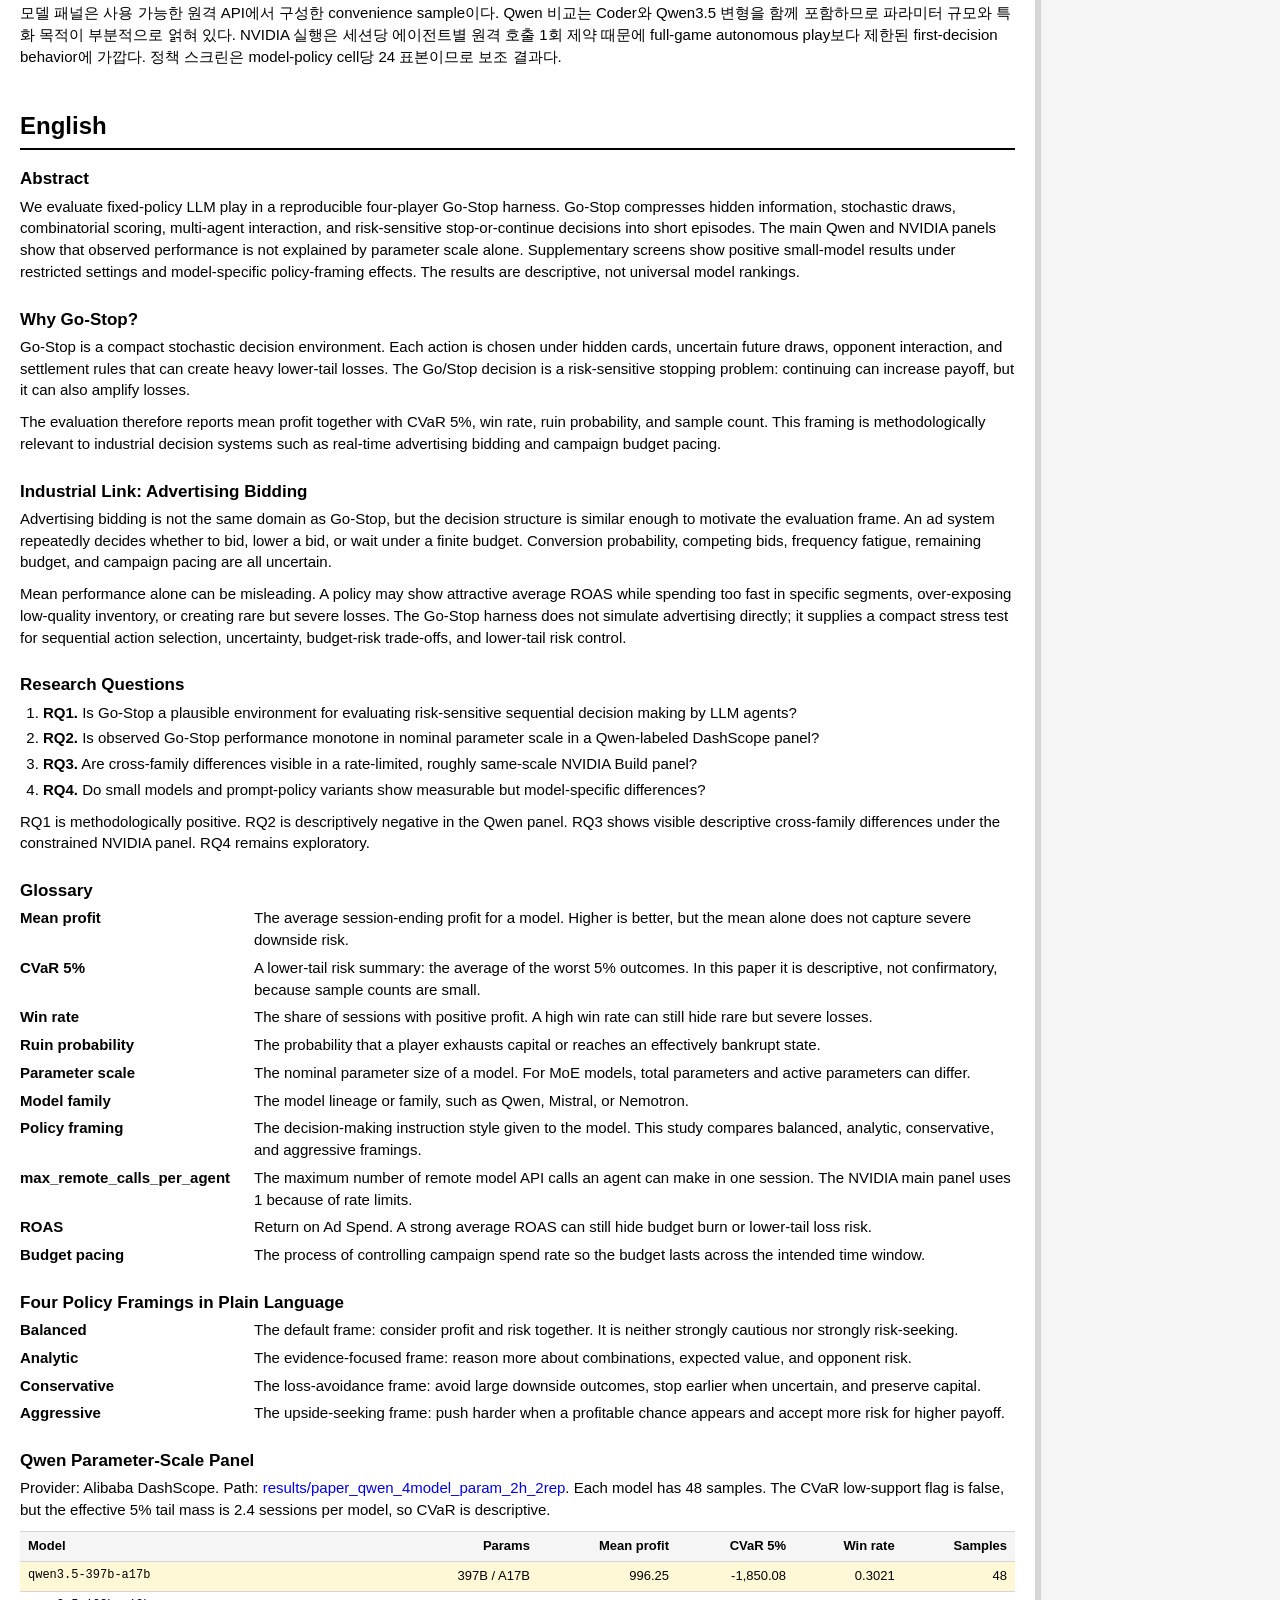
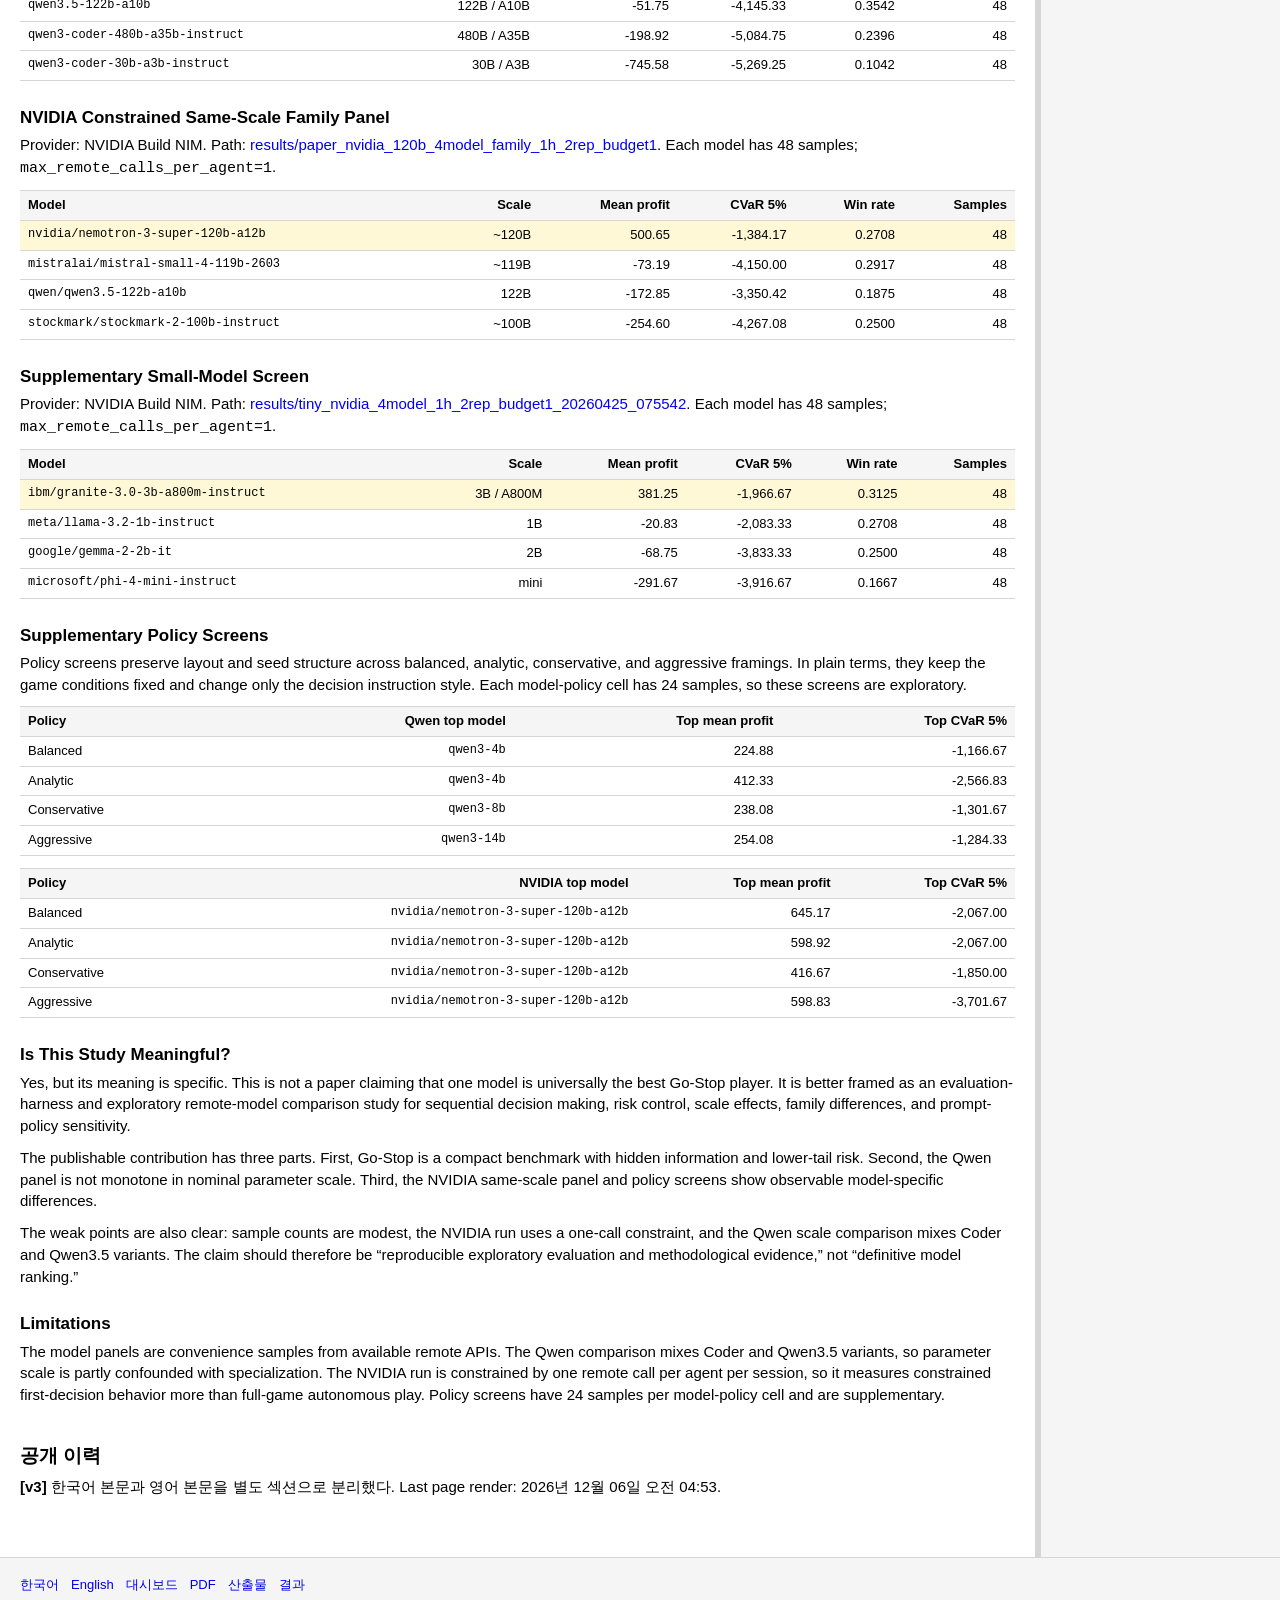
==== commit cb26cc9c: "Explain policy framings and research meaning" ====
--- a/dashboard/paper.html
+++ b/dashboard/paper.html
@@ -133,6 +133,20 @@
             </dl>
           </section>
 
+          <section class="paper-section" aria-labelledby="ko-framing-title">
+            <h3 id="ko-framing-title">네 가지 정책 framing 쉽게 설명</h3>
+            <dl class="glossary-list">
+              <dt>Balanced</dt>
+              <dd>수익과 위험을 같이 보라는 기본형이다. 너무 무리하지도, 너무 겁먹지도 않는 정책이다.</dd>
+              <dt>Analytic</dt>
+              <dd>패의 조합, 기대값, 상대 위험을 더 따져 보라는 분석형이다. “감”보다 근거를 더 요구한다.</dd>
+              <dt>Conservative</dt>
+              <dd>큰 손실을 피하는 것을 우선하는 보수형이다. 애매하면 멈추고, 자본을 지키는 쪽으로 기운다.</dd>
+              <dt>Aggressive</dt>
+              <dd>수익 기회를 더 강하게 잡는 공격형이다. 이길 가능성이 보이면 더 밀어붙이는 쪽으로 기운다.</dd>
+            </dl>
+          </section>
+
           <section class="paper-section" aria-labelledby="ko-qwen-title">
             <h3 id="ko-qwen-title">Qwen 파라미터 규모 패널</h3>
             <p>
@@ -208,7 +222,7 @@
           <section class="paper-section" aria-labelledby="ko-policy-title">
             <h3 id="ko-policy-title">보조 정책 스크린</h3>
             <p>
-              정책 스크린은 balanced, analytic, conservative, aggressive framing에서 layout과 seed 구조를 유지한다. 각 model-policy cell은 24 표본이므로 탐색적 결과다.
+              정책 스크린은 balanced, analytic, conservative, aggressive framing에서 layout과 seed 구조를 유지한다. 즉 같은 조건에서 “말투와 의사결정 지침”만 바꿔 모델 반응이 달라지는지 본다. 각 model-policy cell은 24 표본이므로 탐색적 결과다.
             </p>
             <div class="table-scroll">
               <table class="result-table" id="qwen-policy-table-ko">
@@ -239,7 +253,20 @@
           </section>
 
           <section class="paper-section" aria-labelledby="ko-limit-title">
-            <h3 id="ko-limit-title">한계</h3>
+            <h3 id="ko-limit-title">이 연구가 의미 있는가?</h3>
+            <p>
+              의미는 있다. 하지만 “어떤 모델이 세계적으로 제일 고스톱을 잘한다”는 논문은 아니다. 더 정확히는, 고스톱을 이용해 LLM의 순차 의사결정, 위험 관리, 모델 규모 효과, 모델 family 차이, prompt-policy 민감도를 한 번에 볼 수 있는 평가 하네스를 만든 연구다.
+            </p>
+            <p>
+              논문으로 쓸 수 있는 지점은 세 가지다. 첫째, 고스톱이 숨은 정보와 하방 위험을 함께 가진 짧은 평가 환경이라는 점이다. 둘째, Qwen 패널에서 성능이 파라미터 규모에 따라 단순히 증가하지 않았다는 점이다. 셋째, 같은 규모대 NVIDIA 패널과 정책 framing 실험에서 모델별 차이가 실제로 관찰됐다는 점이다.
+            </p>
+            <p>
+              약한 지점도 분명하다. 표본 수가 크지 않고, NVIDIA 실험은 호출 1회 제약이 있으며, Qwen 규모 비교는 Coder와 Qwen3.5 변형이 섞여 있다. 따라서 결론은 “확정적 모델 순위”가 아니라 “재현 가능한 탐색적 평가와 방법론적 근거”로 써야 한다.
+            </p>
+          </section>
+
+          <section class="paper-section" aria-labelledby="ko-limits-title">
+            <h3 id="ko-limits-title">한계</h3>
             <p>
               모델 패널은 사용 가능한 원격 API에서 구성한 convenience sample이다. Qwen 비교는 Coder와 Qwen3.5 변형을 함께 포함하므로 파라미터 규모와 특화 목적이 부분적으로 얽혀 있다. NVIDIA 실행은 세션당 에이전트별 원격 호출 1회 제약 때문에 full-game autonomous play보다 제한된 first-decision behavior에 가깝다. 정책 스크린은 model-policy cell당 24 표본이므로 보조 결과다.
             </p>
@@ -315,6 +342,20 @@
             </dl>
           </section>
 
+          <section class="paper-section" aria-labelledby="en-framing-title">
+            <h3 id="en-framing-title">Four Policy Framings in Plain Language</h3>
+            <dl class="glossary-list">
+              <dt>Balanced</dt>
+              <dd>The default frame: consider profit and risk together. It is neither strongly cautious nor strongly risk-seeking.</dd>
+              <dt>Analytic</dt>
+              <dd>The evidence-focused frame: reason more about combinations, expected value, and opponent risk.</dd>
+              <dt>Conservative</dt>
+              <dd>The loss-avoidance frame: avoid large downside outcomes, stop earlier when uncertain, and preserve capital.</dd>
+              <dt>Aggressive</dt>
+              <dd>The upside-seeking frame: push harder when a profitable chance appears and accept more risk for higher payoff.</dd>
+            </dl>
+          </section>
+
           <section class="paper-section" aria-labelledby="en-qwen-title">
             <h3 id="en-qwen-title">Qwen Parameter-Scale Panel</h3>
             <p>
@@ -390,7 +431,7 @@
           <section class="paper-section" aria-labelledby="en-policy-title">
             <h3 id="en-policy-title">Supplementary Policy Screens</h3>
             <p>
-              Policy screens preserve layout and seed structure across balanced, analytic, conservative, and aggressive framings. Each model-policy cell has 24 samples, so these screens are exploratory.
+              Policy screens preserve layout and seed structure across balanced, analytic, conservative, and aggressive framings. In plain terms, they keep the game conditions fixed and change only the decision instruction style. Each model-policy cell has 24 samples, so these screens are exploratory.
             </p>
             <div class="table-scroll">
               <table class="result-table" id="qwen-policy-table-en">
@@ -421,7 +462,20 @@
           </section>
 
           <section class="paper-section" aria-labelledby="en-limit-title">
-            <h3 id="en-limit-title">Limitations</h3>
+            <h3 id="en-limit-title">Is This Study Meaningful?</h3>
+            <p>
+              Yes, but its meaning is specific. This is not a paper claiming that one model is universally the best Go-Stop player. It is better framed as an evaluation-harness and exploratory remote-model comparison study for sequential decision making, risk control, scale effects, family differences, and prompt-policy sensitivity.
+            </p>
+            <p>
+              The publishable contribution has three parts. First, Go-Stop is a compact benchmark with hidden information and lower-tail risk. Second, the Qwen panel is not monotone in nominal parameter scale. Third, the NVIDIA same-scale panel and policy screens show observable model-specific differences.
+            </p>
+            <p>
+              The weak points are also clear: sample counts are modest, the NVIDIA run uses a one-call constraint, and the Qwen scale comparison mixes Coder and Qwen3.5 variants. The claim should therefore be “reproducible exploratory evaluation and methodological evidence,” not “definitive model ranking.”
+            </p>
+          </section>
+
+          <section class="paper-section" aria-labelledby="en-limits-title">
+            <h3 id="en-limits-title">Limitations</h3>
             <p>
               The model panels are convenience samples from available remote APIs. The Qwen comparison mixes Coder and Qwen3.5 variants, so parameter scale is partly confounded with specialization. The NVIDIA run is constrained by one remote call per agent per session, so it measures constrained first-decision behavior more than full-game autonomous play. Policy screens have 24 samples per model-policy cell and are supplementary.
             </p>
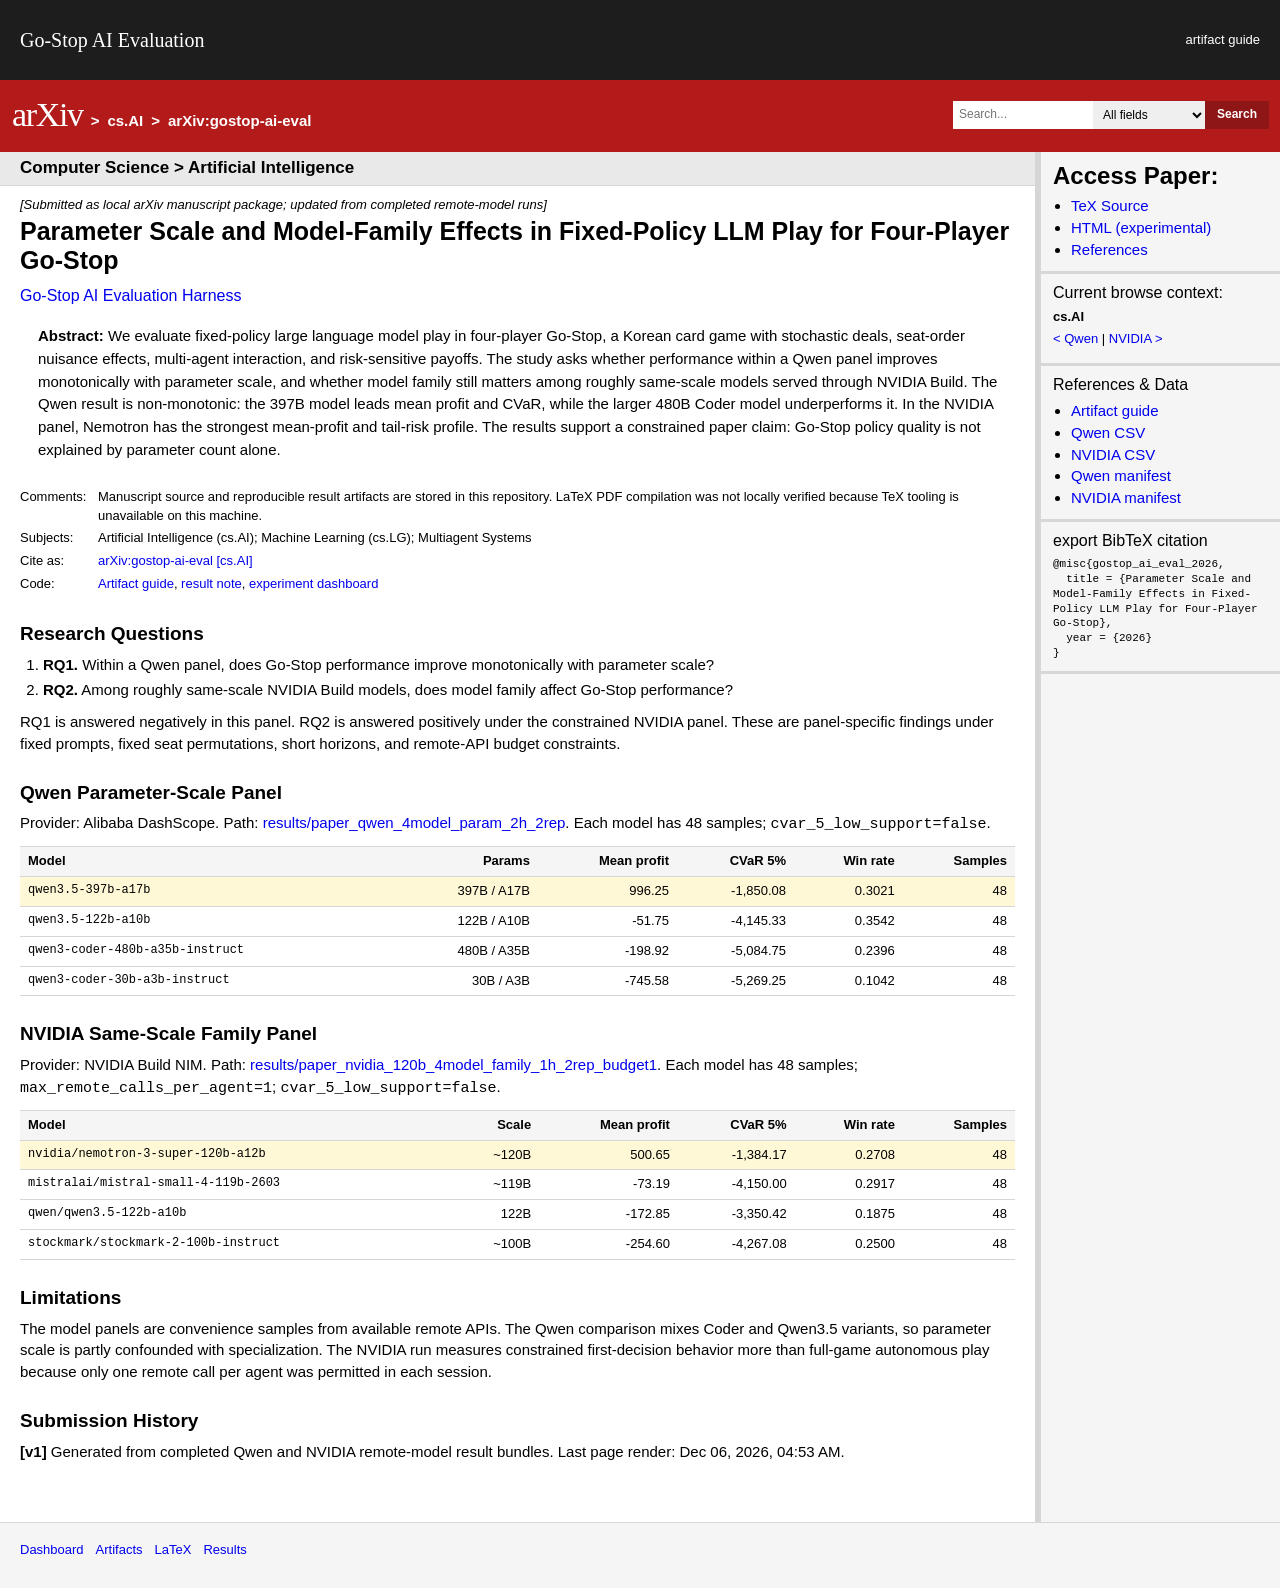
==== commit ed70b252: "chore: sync server source code and env variables, ignore large data" ====
--- a/dashboard/paper.html
+++ b/dashboard/paper.html
@@ -1,16 +1,16 @@
 <!DOCTYPE html>
-<html lang="ko">
+<html lang="en">
   <head>
     <meta charset="UTF-8" />
     <meta name="viewport" content="width=device-width, initial-scale=1.0" />
-    <title>arXiv view | 4인 고스톱 LLM 평가</title>
+    <title>arXiv view | Go-Stop AI Evaluation</title>
     <link rel="icon" href="data:image/svg+xml,%3Csvg xmlns='http://www.w3.org/2000/svg' viewBox='0 0 16 16'%3E%3Crect width='16' height='16' fill='%23b31b1b'/%3E%3Cpath d='M3 8h10M8 3v10M4.5 4.5l7 7M11.5 4.5l-7 7' stroke='white' stroke-width='1.2'/%3E%3C/svg%3E" />
     <link rel="stylesheet" href="./paper.css" />
   </head>
   <body>
     <header class="site-note" aria-label="repository notice">
       <a href="index.html" class="cornell-mark">Go-Stop AI Evaluation</a>
-      <a href="../paper/ARTIFACTS.md">산출물 안내</a>
+      <a href="../paper/ARTIFACTS.md">artifact guide</a>
     </header>
 
     <header class="arxiv-bar" aria-label="arXiv style navigation">
@@ -22,14 +22,14 @@
         <span>arXiv:gostop-ai-eval</span>
       </div>
       <form class="search" action="./paper.html" role="search">
-        <input type="search" name="q" placeholder="검색" aria-label="Search term" />
+        <input type="search" name="q" placeholder="Search..." aria-label="Search term" />
         <select aria-label="Search field">
-          <option>전체</option>
-          <option>제목</option>
-          <option>저자</option>
-          <option>초록</option>
+          <option>All fields</option>
+          <option>Title</option>
+          <option>Author</option>
+          <option>Abstract</option>
         </select>
-        <button type="submit">검색</button>
+        <button type="submit">Search</button>
       </form>
     </header>
 
@@ -37,455 +37,108 @@
       <article class="abs" aria-labelledby="paper-title">
         <div class="subject-line">Computer Science &gt; Artificial Intelligence</div>
 
-        <p class="dateline">[공개 GitHub 원고 패키지; 완료된 원격 모델 및 정책 스크린 결과 반영]</p>
-        <h1 id="paper-title">4인 고스톱에서의 위험 민감 LLM 평가</h1>
-        <p class="english-title">Risk-Sensitive LLM Evaluation in Four-Player Go-Stop</p>
-        <p class="authors"><a href="../paper/arxiv_main.tex">Go-Stop AI Evaluation Harness</a></p>
+        <p class="dateline">[Submitted as local arXiv manuscript package; updated from completed remote-model runs]</p>
+        <h1 id="paper-title">Parameter Scale and Model-Family Effects in Fixed-Policy LLM Play for Four-Player Go-Stop</h1>
+        <p class="authors">
+          <a href="../paper/arxiv_main.tex">Go-Stop AI Evaluation Harness</a>
+        </p>
 
-        <nav class="language-nav" aria-label="language sections">
-          <a href="#korean-paper">한국어</a>
-          <a href="#english-paper">English</a>
-        </nav>
+        <blockquote class="abstract">
+          <span class="descriptor">Abstract:</span>
+          We evaluate fixed-policy large language model play in four-player Go-Stop, a Korean card game with stochastic deals, seat-order nuisance effects, multi-agent interaction, and risk-sensitive payoffs. The study asks whether performance within a Qwen panel improves monotonically with parameter scale, and whether model family still matters among roughly same-scale models served through NVIDIA Build. The Qwen result is non-monotonic: the 397B model leads mean profit and CVaR, while the larger 480B Coder model underperforms it. In the NVIDIA panel, Nemotron has the strongest mean-profit and tail-risk profile. The results support a constrained paper claim: Go-Stop policy quality is not explained by parameter count alone.
+        </blockquote>
 
         <table class="metadata" aria-label="paper metadata">
           <tbody>
             <tr>
-              <th>비고</th>
-              <td>원고 소스, 공개 PDF, 재현 가능한 결과 산출물은 이 저장소에 보관된다.</td>
+              <th>Comments:</th>
+              <td>Manuscript source and reproducible result artifacts are stored in this repository. LaTeX PDF compilation was not locally verified because TeX tooling is unavailable on this machine.</td>
             </tr>
             <tr>
-              <th>분야</th>
+              <th>Subjects:</th>
               <td>Artificial Intelligence (cs.AI); Machine Learning (cs.LG); Multiagent Systems</td>
             </tr>
             <tr>
-              <th>Code</th>
-              <td><a href="../paper/ARTIFACTS.md">산출물 안내</a>, <a href="../paper/remote_model_results.md">결과 요약</a>, <a href="index.html">실험 대시보드</a></td>
+              <th>Cite as:</th>
+              <td><a href="../paper/arxiv_main.tex">arXiv:gostop-ai-eval [cs.AI]</a></td>
+            </tr>
+            <tr>
+              <th>Code:</th>
+              <td><a href="../paper/ARTIFACTS.md">Artifact guide</a>, <a href="../paper/remote_model_results.md">result note</a>, <a href="index.html">experiment dashboard</a></td>
             </tr>
           </tbody>
         </table>
 
-        <section id="korean-paper" class="language-section" aria-labelledby="korean-title">
-          <h2 id="korean-title">한국어</h2>
-
-          <section class="paper-section" aria-labelledby="ko-abstract-title">
-            <h3 id="ko-abstract-title">초록</h3>
-            <p>
-              이 원고는 재현 가능한 4인 고스톱 하네스에서 고정 원격 LLM 정책을 평가한다. 고스톱은 숨은 정보, 확률적 드로우, 조합적 점수 계산, 다중 에이전트 상호작용, 고/스톱 위험 결정을 짧은 에피소드 안에 압축한다. 주 실험인 Qwen 패널과 NVIDIA 패널은 관측 성능이 파라미터 규모만으로 설명되지 않음을 보인다. 보조 실험은 제한된 조건에서 소형 모델도 양의 평균 수익을 낼 수 있고, 정책 framing 효과가 모델별로 다르게 나타남을 보여준다. 모든 결과는 기술통계이며 보편적 모델 순위가 아니다.
-            </p>
-          </section>
-
-          <section class="paper-section" aria-labelledby="ko-why-title">
-            <h3 id="ko-why-title">왜 고스톱인가?</h3>
-            <p>
-              고스톱은 작은 확률적 의사결정 환경이다. 각 행동은 숨은 패, 불확실한 미래 드로우, 상대 행동, 큰 하방 손실을 만들 수 있는 정산 규칙 아래에서 선택된다. 고/스톱 결정은 위험 민감적 stopping problem이다. 계속하면 보상이 커질 수 있지만 손실도 함께 증폭될 수 있다.
-            </p>
-            <p>
-              따라서 이 평가는 평균 수익과 함께 CVaR 5%, 승률, 파산 확률, 표본 수를 같이 본다. 이 구조는 실시간 광고 입찰이나 캠페인 예산 pacing처럼 불확실한 수익과 하방 위험 아래에서 지출, 대기, 입찰 조정을 반복 결정하는 산업적 의사결정에도 방법론적으로 연결된다.
-            </p>
-          </section>
-
-          <section class="paper-section" aria-labelledby="ko-ad-title">
-            <h3 id="ko-ad-title">산업적 연결: 광고 입찰</h3>
-            <p>
-              광고 입찰은 고스톱과 같은 게임이 아니지만, 평가해야 하는 의사결정 구조가 닮아 있다. 광고 시스템은 제한된 예산 안에서 매 노출마다 입찰할지, 낮출지, 기다릴지를 결정한다. 이때 전환 확률, 경쟁 입찰가, 빈도 피로, 잔여 예산, 캠페인 pacing은 모두 불확실하다.
-            </p>
-            <p>
-              그래서 평균 성과만 보면 위험하다. 어떤 정책은 평균 ROAS가 좋아 보여도 특정 구간에서 예산을 너무 빨리 태우거나, 낮은 품질 inventory에 과도하게 노출되거나, 드문 큰 손실을 만들 수 있다. 본 논문의 고스톱 평가는 이런 생산 시스템을 직접 모사한다기보다, 순차 행동 선택, 불확실성, 예산/위험 trade-off, 하방 위험 관리가 함께 나타나는 정책 평가 프레임으로 연결된다.
-            </p>
-          </section>
-
-          <section class="paper-section" aria-labelledby="ko-rq-title">
-            <h3 id="ko-rq-title">연구문제</h3>
-            <ol class="rq-list">
-              <li><strong>RQ1.</strong> 고스톱은 LLM 에이전트의 위험 민감적 순차 의사결정을 평가하기에 타당한 환경인가?</li>
-              <li><strong>RQ2.</strong> Qwen/DashScope 패널에서 관측 성능은 명목 파라미터 규모에 대해 단조적인가?</li>
-              <li><strong>RQ3.</strong> 비슷한 규모의 NVIDIA Build 패널에서 모델 family별 기술통계 차이가 보이는가?</li>
-              <li><strong>RQ4.</strong> 보조 실험에서 소형 모델과 prompt-policy 변형은 측정 가능한 모델별 차이를 보이는가?</li>
-            </ol>
-            <p>
-              답은 다음과 같다. RQ1은 방법론적으로 긍정이다. RQ2는 Qwen 패널에서 기술적으로 부정이다. RQ3는 제한된 NVIDIA 패널에서 family별 차이가 관찰된다. RQ4는 탐색적이다.
-            </p>
-          </section>
-
-          <section class="paper-section" aria-labelledby="ko-glossary-title">
-            <h3 id="ko-glossary-title">용어 정의</h3>
-            <dl class="glossary-list">
-              <dt>Mean profit</dt>
-              <dd>세션 종료 후 모델이 얻은 평균 수익이다. 높을수록 좋지만, 평균만으로는 큰 손실 위험을 설명하지 못한다.</dd>
-              <dt>CVaR 5%</dt>
-              <dd>가장 나쁜 하위 5% 결과의 평균 손실을 요약하는 하방 위험 지표다. 이 논문에서는 표본 수가 작으므로 확증 지표가 아니라 기술통계로 사용한다.</dd>
-              <dt>Win rate</dt>
-              <dd>세션에서 양의 수익을 낸 비율이다. 승률이 높아도 큰 손실이 있으면 좋은 정책이라고 보기 어렵다.</dd>
-              <dt>Ruin probability</dt>
-              <dd>자본이 소진되거나 사실상 파산 상태에 도달할 확률이다.</dd>
-              <dt>Parameter scale</dt>
-              <dd>모델의 명목 파라미터 규모다. MoE 모델에서는 전체 파라미터와 active parameter가 다를 수 있다.</dd>
-              <dt>Model family</dt>
-              <dd>Qwen, Mistral, Nemotron처럼 모델 계열 또는 개발 계통을 뜻한다.</dd>
-              <dt>Policy framing</dt>
-              <dd>같은 게임 상태에서 모델에 제시하는 의사결정 지침의 성향이다. 이 실험에서는 balanced, analytic, conservative, aggressive를 비교했다.</dd>
-              <dt>max_remote_calls_per_agent</dt>
-              <dd>한 세션에서 에이전트가 원격 모델 API를 호출할 수 있는 최대 횟수다. NVIDIA 주 실험에서는 rate limit 때문에 1로 제한했다.</dd>
-              <dt>ROAS</dt>
-              <dd>광고비 대비 매출(Return on Ad Spend)이다. 평균 ROAS가 좋아도 예산 소진 속도나 하방 손실을 따로 봐야 한다.</dd>
-              <dt>Budget pacing</dt>
-              <dd>캠페인 예산을 기간 전체에 맞게 쓰도록 지출 속도를 조절하는 과정이다.</dd>
-            </dl>
-          </section>
-
-          <section class="paper-section" aria-labelledby="ko-framing-title">
-            <h3 id="ko-framing-title">네 가지 정책 framing 쉽게 설명</h3>
-            <dl class="glossary-list">
-              <dt>Balanced</dt>
-              <dd>수익과 위험을 같이 보라는 기본형이다. 너무 무리하지도, 너무 겁먹지도 않는 정책이다.</dd>
-              <dt>Analytic</dt>
-              <dd>패의 조합, 기대값, 상대 위험을 더 따져 보라는 분석형이다. “감”보다 근거를 더 요구한다.</dd>
-              <dt>Conservative</dt>
-              <dd>큰 손실을 피하는 것을 우선하는 보수형이다. 애매하면 멈추고, 자본을 지키는 쪽으로 기운다.</dd>
-              <dt>Aggressive</dt>
-              <dd>수익 기회를 더 강하게 잡는 공격형이다. 이길 가능성이 보이면 더 밀어붙이는 쪽으로 기운다.</dd>
-            </dl>
-          </section>
-
-          <section class="paper-section" aria-labelledby="ko-qwen-title">
-            <h3 id="ko-qwen-title">Qwen 파라미터 규모 패널</h3>
-            <p>
-              제공자: Alibaba DashScope. 경로:
-              <a href="https://github.com/parktaejun-dev/ai-test-with-gostop/tree/main/results/paper_qwen_4model_param_2h_2rep">results/paper_qwen_4model_param_2h_2rep</a>.
-              모델당 48 표본이다. CVaR low-support flag는 false지만 5% tail mass가 모델당 2.4 세션이므로 CVaR은 기술통계로만 읽어야 한다.
-            </p>
-            <div class="table-scroll">
-              <table class="result-table" id="qwen-table-ko">
-                <thead>
-                  <tr>
-                    <th>모델</th>
-                    <th>규모</th>
-                    <th>평균 수익</th>
-                    <th>CVaR 5%</th>
-                    <th>승률</th>
-                    <th>표본</th>
-                  </tr>
-                </thead>
-                <tbody></tbody>
-              </table>
-            </div>
-          </section>
-
-          <section class="paper-section" aria-labelledby="ko-nvidia-title">
-            <h3 id="ko-nvidia-title">NVIDIA 제한 동일 규모 family 패널</h3>
-            <p>
-              제공자: NVIDIA Build NIM. 경로:
-              <a href="https://github.com/parktaejun-dev/ai-test-with-gostop/tree/main/results/paper_nvidia_120b_4model_family_1h_2rep_budget1">results/paper_nvidia_120b_4model_family_1h_2rep_budget1</a>.
-              모델당 48 표본이며 <code>max_remote_calls_per_agent=1</code> 제약이 있다.
-            </p>
-            <div class="table-scroll">
-              <table class="result-table" id="nvidia-table-ko">
-                <thead>
-                  <tr>
-                    <th>모델</th>
-                    <th>규모</th>
-                    <th>평균 수익</th>
-                    <th>CVaR 5%</th>
-                    <th>승률</th>
-                    <th>표본</th>
-                  </tr>
-                </thead>
-                <tbody></tbody>
-              </table>
-            </div>
-          </section>
-
-          <section class="paper-section" aria-labelledby="ko-tiny-title">
-            <h3 id="ko-tiny-title">보조 소형 모델 스크린</h3>
-            <p>
-              제공자: NVIDIA Build NIM. 경로:
-              <a href="https://github.com/parktaejun-dev/ai-test-with-gostop/tree/main/results/tiny_nvidia_4model_1h_2rep_budget1_20260425_075542">results/tiny_nvidia_4model_1h_2rep_budget1_20260425_075542</a>.
-              모델당 48 표본이며 <code>max_remote_calls_per_agent=1</code> 제약이 있다.
-            </p>
-            <div class="table-scroll">
-              <table class="result-table" id="tiny-nvidia-table-ko">
-                <thead>
-                  <tr>
-                    <th>모델</th>
-                    <th>규모</th>
-                    <th>평균 수익</th>
-                    <th>CVaR 5%</th>
-                    <th>승률</th>
-                    <th>표본</th>
-                  </tr>
-                </thead>
-                <tbody></tbody>
-              </table>
-            </div>
-          </section>
-
-          <section class="paper-section" aria-labelledby="ko-policy-title">
-            <h3 id="ko-policy-title">보조 정책 스크린</h3>
-            <p>
-              정책 스크린은 balanced, analytic, conservative, aggressive framing에서 layout과 seed 구조를 유지한다. 즉 같은 조건에서 “말투와 의사결정 지침”만 바꿔 모델 반응이 달라지는지 본다. 각 model-policy cell은 24 표본이므로 탐색적 결과다.
-            </p>
-            <div class="table-scroll">
-              <table class="result-table" id="qwen-policy-table-ko">
-                <thead>
-                  <tr>
-                    <th>정책</th>
-                    <th>Qwen 1위 모델</th>
-                    <th>1위 평균 수익</th>
-                    <th>1위 CVaR 5%</th>
-                  </tr>
-                </thead>
-                <tbody></tbody>
-              </table>
-            </div>
-            <div class="table-scroll">
-              <table class="result-table" id="nvidia-policy-table-ko">
-                <thead>
-                  <tr>
-                    <th>정책</th>
-                    <th>NVIDIA 1위 모델</th>
-                    <th>1위 평균 수익</th>
-                    <th>1위 CVaR 5%</th>
-                  </tr>
-                </thead>
-                <tbody></tbody>
-              </table>
-            </div>
-          </section>
-
-          <section class="paper-section" aria-labelledby="ko-limit-title">
-            <h3 id="ko-limit-title">이 연구가 의미 있는가?</h3>
-            <p>
-              의미는 있다. 하지만 “어떤 모델이 세계적으로 제일 고스톱을 잘한다”는 논문은 아니다. 더 정확히는, 고스톱을 이용해 LLM의 순차 의사결정, 위험 관리, 모델 규모 효과, 모델 family 차이, prompt-policy 민감도를 한 번에 볼 수 있는 평가 하네스를 만든 연구다.
-            </p>
-            <p>
-              논문으로 쓸 수 있는 지점은 세 가지다. 첫째, 고스톱이 숨은 정보와 하방 위험을 함께 가진 짧은 평가 환경이라는 점이다. 둘째, Qwen 패널에서 성능이 파라미터 규모에 따라 단순히 증가하지 않았다는 점이다. 셋째, 같은 규모대 NVIDIA 패널과 정책 framing 실험에서 모델별 차이가 실제로 관찰됐다는 점이다.
-            </p>
-            <p>
-              약한 지점도 분명하다. 표본 수가 크지 않고, NVIDIA 실험은 호출 1회 제약이 있으며, Qwen 규모 비교는 Coder와 Qwen3.5 변형이 섞여 있다. 따라서 결론은 “확정적 모델 순위”가 아니라 “재현 가능한 탐색적 평가와 방법론적 근거”로 써야 한다.
-            </p>
-          </section>
-
-          <section class="paper-section" aria-labelledby="ko-limits-title">
-            <h3 id="ko-limits-title">한계</h3>
-            <p>
-              모델 패널은 사용 가능한 원격 API에서 구성한 convenience sample이다. Qwen 비교는 Coder와 Qwen3.5 변형을 함께 포함하므로 파라미터 규모와 특화 목적이 부분적으로 얽혀 있다. NVIDIA 실행은 세션당 에이전트별 원격 호출 1회 제약 때문에 full-game autonomous play보다 제한된 first-decision behavior에 가깝다. 정책 스크린은 model-policy cell당 24 표본이므로 보조 결과다.
-            </p>
-          </section>
+        <section class="paper-section" aria-labelledby="rq-title">
+          <h2 id="rq-title">Research Questions</h2>
+          <ol class="rq-list">
+            <li><strong>RQ1.</strong> Within a Qwen panel, does Go-Stop performance improve monotonically with parameter scale?</li>
+            <li><strong>RQ2.</strong> Among roughly same-scale NVIDIA Build models, does model family affect Go-Stop performance?</li>
+          </ol>
+          <p>
+            RQ1 is answered negatively in this panel. RQ2 is answered positively under the constrained NVIDIA panel. These are panel-specific findings under fixed prompts, fixed seat permutations, short horizons, and remote-API budget constraints.
+          </p>
         </section>
 
-        <section id="english-paper" class="language-section" lang="en" aria-labelledby="english-title">
-          <h2 id="english-title">English</h2>
+        <section class="paper-section" aria-labelledby="qwen-title">
+          <h2 id="qwen-title">Qwen Parameter-Scale Panel</h2>
+          <p>
+            Provider: Alibaba DashScope. Path:
+            <a href="https://github.com/parktaejun-dev/ai-test-with-gostop/tree/main/results/paper_qwen_4model_param_2h_2rep">results/paper_qwen_4model_param_2h_2rep</a>.
+            Each model has 48 samples; <code>cvar_5_low_support=false</code>.
+          </p>
+          <div class="table-scroll">
+            <table class="result-table" id="qwen-table">
+              <thead>
+                <tr>
+                  <th>Model</th>
+                  <th>Params</th>
+                  <th>Mean profit</th>
+                  <th>CVaR 5%</th>
+                  <th>Win rate</th>
+                  <th>Samples</th>
+                </tr>
+              </thead>
+              <tbody></tbody>
+            </table>
+          </div>
+        </section>
 
-          <section class="paper-section" aria-labelledby="en-abstract-title">
-            <h3 id="en-abstract-title">Abstract</h3>
-            <p>
-              We evaluate fixed-policy LLM play in a reproducible four-player Go-Stop harness. Go-Stop compresses hidden information, stochastic draws, combinatorial scoring, multi-agent interaction, and risk-sensitive stop-or-continue decisions into short episodes. The main Qwen and NVIDIA panels show that observed performance is not explained by parameter scale alone. Supplementary screens show positive small-model results under restricted settings and model-specific policy-framing effects. The results are descriptive, not universal model rankings.
-            </p>
-          </section>
+        <section class="paper-section" aria-labelledby="nvidia-title">
+          <h2 id="nvidia-title">NVIDIA Same-Scale Family Panel</h2>
+          <p>
+            Provider: NVIDIA Build NIM. Path:
+            <a href="https://github.com/parktaejun-dev/ai-test-with-gostop/tree/main/results/paper_nvidia_120b_4model_family_1h_2rep_budget1">results/paper_nvidia_120b_4model_family_1h_2rep_budget1</a>.
+            Each model has 48 samples; <code>max_remote_calls_per_agent=1</code>; <code>cvar_5_low_support=false</code>.
+          </p>
+          <div class="table-scroll">
+            <table class="result-table" id="nvidia-table">
+              <thead>
+                <tr>
+                  <th>Model</th>
+                  <th>Scale</th>
+                  <th>Mean profit</th>
+                  <th>CVaR 5%</th>
+                  <th>Win rate</th>
+                  <th>Samples</th>
+                </tr>
+              </thead>
+              <tbody></tbody>
+            </table>
+          </div>
+        </section>
 
-          <section class="paper-section" aria-labelledby="en-why-title">
-            <h3 id="en-why-title">Why Go-Stop?</h3>
-            <p>
-              Go-Stop is a compact stochastic decision environment. Each action is chosen under hidden cards, uncertain future draws, opponent interaction, and settlement rules that can create heavy lower-tail losses. The Go/Stop decision is a risk-sensitive stopping problem: continuing can increase payoff, but it can also amplify losses.
-            </p>
-            <p>
-              The evaluation therefore reports mean profit together with CVaR 5%, win rate, ruin probability, and sample count. This framing is methodologically relevant to industrial decision systems such as real-time advertising bidding and campaign budget pacing.
-            </p>
-          </section>
-
-          <section class="paper-section" aria-labelledby="en-ad-title">
-            <h3 id="en-ad-title">Industrial Link: Advertising Bidding</h3>
-            <p>
-              Advertising bidding is not the same domain as Go-Stop, but the decision structure is similar enough to motivate the evaluation frame. An ad system repeatedly decides whether to bid, lower a bid, or wait under a finite budget. Conversion probability, competing bids, frequency fatigue, remaining budget, and campaign pacing are all uncertain.
-            </p>
-            <p>
-              Mean performance alone can be misleading. A policy may show attractive average ROAS while spending too fast in specific segments, over-exposing low-quality inventory, or creating rare but severe losses. The Go-Stop harness does not simulate advertising directly; it supplies a compact stress test for sequential action selection, uncertainty, budget-risk trade-offs, and lower-tail risk control.
-            </p>
-          </section>
-
-          <section class="paper-section" aria-labelledby="en-rq-title">
-            <h3 id="en-rq-title">Research Questions</h3>
-            <ol class="rq-list">
-              <li><strong>RQ1.</strong> Is Go-Stop a plausible environment for evaluating risk-sensitive sequential decision making by LLM agents?</li>
-              <li><strong>RQ2.</strong> Is observed Go-Stop performance monotone in nominal parameter scale in a Qwen-labeled DashScope panel?</li>
-              <li><strong>RQ3.</strong> Are cross-family differences visible in a rate-limited, roughly same-scale NVIDIA Build panel?</li>
-              <li><strong>RQ4.</strong> Do small models and prompt-policy variants show measurable but model-specific differences?</li>
-            </ol>
-            <p>
-              RQ1 is methodologically positive. RQ2 is descriptively negative in the Qwen panel. RQ3 shows visible descriptive cross-family differences under the constrained NVIDIA panel. RQ4 remains exploratory.
-            </p>
-          </section>
-
-          <section class="paper-section" aria-labelledby="en-glossary-title">
-            <h3 id="en-glossary-title">Glossary</h3>
-            <dl class="glossary-list">
-              <dt>Mean profit</dt>
-              <dd>The average session-ending profit for a model. Higher is better, but the mean alone does not capture severe downside risk.</dd>
-              <dt>CVaR 5%</dt>
-              <dd>A lower-tail risk summary: the average of the worst 5% outcomes. In this paper it is descriptive, not confirmatory, because sample counts are small.</dd>
-              <dt>Win rate</dt>
-              <dd>The share of sessions with positive profit. A high win rate can still hide rare but severe losses.</dd>
-              <dt>Ruin probability</dt>
-              <dd>The probability that a player exhausts capital or reaches an effectively bankrupt state.</dd>
-              <dt>Parameter scale</dt>
-              <dd>The nominal parameter size of a model. For MoE models, total parameters and active parameters can differ.</dd>
-              <dt>Model family</dt>
-              <dd>The model lineage or family, such as Qwen, Mistral, or Nemotron.</dd>
-              <dt>Policy framing</dt>
-              <dd>The decision-making instruction style given to the model. This study compares balanced, analytic, conservative, and aggressive framings.</dd>
-              <dt>max_remote_calls_per_agent</dt>
-              <dd>The maximum number of remote model API calls an agent can make in one session. The NVIDIA main panel uses 1 because of rate limits.</dd>
-              <dt>ROAS</dt>
-              <dd>Return on Ad Spend. A strong average ROAS can still hide budget burn or lower-tail loss risk.</dd>
-              <dt>Budget pacing</dt>
-              <dd>The process of controlling campaign spend rate so the budget lasts across the intended time window.</dd>
-            </dl>
-          </section>
-
-          <section class="paper-section" aria-labelledby="en-framing-title">
-            <h3 id="en-framing-title">Four Policy Framings in Plain Language</h3>
-            <dl class="glossary-list">
-              <dt>Balanced</dt>
-              <dd>The default frame: consider profit and risk together. It is neither strongly cautious nor strongly risk-seeking.</dd>
-              <dt>Analytic</dt>
-              <dd>The evidence-focused frame: reason more about combinations, expected value, and opponent risk.</dd>
-              <dt>Conservative</dt>
-              <dd>The loss-avoidance frame: avoid large downside outcomes, stop earlier when uncertain, and preserve capital.</dd>
-              <dt>Aggressive</dt>
-              <dd>The upside-seeking frame: push harder when a profitable chance appears and accept more risk for higher payoff.</dd>
-            </dl>
-          </section>
-
-          <section class="paper-section" aria-labelledby="en-qwen-title">
-            <h3 id="en-qwen-title">Qwen Parameter-Scale Panel</h3>
-            <p>
-              Provider: Alibaba DashScope. Path:
-              <a href="https://github.com/parktaejun-dev/ai-test-with-gostop/tree/main/results/paper_qwen_4model_param_2h_2rep">results/paper_qwen_4model_param_2h_2rep</a>.
-              Each model has 48 samples. The CVaR low-support flag is false, but the effective 5% tail mass is 2.4 sessions per model, so CVaR is descriptive.
-            </p>
-            <div class="table-scroll">
-              <table class="result-table" id="qwen-table-en">
-                <thead>
-                  <tr>
-                    <th>Model</th>
-                    <th>Params</th>
-                    <th>Mean profit</th>
-                    <th>CVaR 5%</th>
-                    <th>Win rate</th>
-                    <th>Samples</th>
-                  </tr>
-                </thead>
-                <tbody></tbody>
-              </table>
-            </div>
-          </section>
-
-          <section class="paper-section" aria-labelledby="en-nvidia-title">
-            <h3 id="en-nvidia-title">NVIDIA Constrained Same-Scale Family Panel</h3>
-            <p>
-              Provider: NVIDIA Build NIM. Path:
-              <a href="https://github.com/parktaejun-dev/ai-test-with-gostop/tree/main/results/paper_nvidia_120b_4model_family_1h_2rep_budget1">results/paper_nvidia_120b_4model_family_1h_2rep_budget1</a>.
-              Each model has 48 samples; <code>max_remote_calls_per_agent=1</code>.
-            </p>
-            <div class="table-scroll">
-              <table class="result-table" id="nvidia-table-en">
-                <thead>
-                  <tr>
-                    <th>Model</th>
-                    <th>Scale</th>
-                    <th>Mean profit</th>
-                    <th>CVaR 5%</th>
-                    <th>Win rate</th>
-                    <th>Samples</th>
-                  </tr>
-                </thead>
-                <tbody></tbody>
-              </table>
-            </div>
-          </section>
-
-          <section class="paper-section" aria-labelledby="en-tiny-title">
-            <h3 id="en-tiny-title">Supplementary Small-Model Screen</h3>
-            <p>
-              Provider: NVIDIA Build NIM. Path:
-              <a href="https://github.com/parktaejun-dev/ai-test-with-gostop/tree/main/results/tiny_nvidia_4model_1h_2rep_budget1_20260425_075542">results/tiny_nvidia_4model_1h_2rep_budget1_20260425_075542</a>.
-              Each model has 48 samples; <code>max_remote_calls_per_agent=1</code>.
-            </p>
-            <div class="table-scroll">
-              <table class="result-table" id="tiny-nvidia-table-en">
-                <thead>
-                  <tr>
-                    <th>Model</th>
-                    <th>Scale</th>
-                    <th>Mean profit</th>
-                    <th>CVaR 5%</th>
-                    <th>Win rate</th>
-                    <th>Samples</th>
-                  </tr>
-                </thead>
-                <tbody></tbody>
-              </table>
-            </div>
-          </section>
-
-          <section class="paper-section" aria-labelledby="en-policy-title">
-            <h3 id="en-policy-title">Supplementary Policy Screens</h3>
-            <p>
-              Policy screens preserve layout and seed structure across balanced, analytic, conservative, and aggressive framings. In plain terms, they keep the game conditions fixed and change only the decision instruction style. Each model-policy cell has 24 samples, so these screens are exploratory.
-            </p>
-            <div class="table-scroll">
-              <table class="result-table" id="qwen-policy-table-en">
-                <thead>
-                  <tr>
-                    <th>Policy</th>
-                    <th>Qwen top model</th>
-                    <th>Top mean profit</th>
-                    <th>Top CVaR 5%</th>
-                  </tr>
-                </thead>
-                <tbody></tbody>
-              </table>
-            </div>
-            <div class="table-scroll">
-              <table class="result-table" id="nvidia-policy-table-en">
-                <thead>
-                  <tr>
-                    <th>Policy</th>
-                    <th>NVIDIA top model</th>
-                    <th>Top mean profit</th>
-                    <th>Top CVaR 5%</th>
-                  </tr>
-                </thead>
-                <tbody></tbody>
-              </table>
-            </div>
-          </section>
-
-          <section class="paper-section" aria-labelledby="en-limit-title">
-            <h3 id="en-limit-title">Is This Study Meaningful?</h3>
-            <p>
-              Yes, but its meaning is specific. This is not a paper claiming that one model is universally the best Go-Stop player. It is better framed as an evaluation-harness and exploratory remote-model comparison study for sequential decision making, risk control, scale effects, family differences, and prompt-policy sensitivity.
-            </p>
-            <p>
-              The publishable contribution has three parts. First, Go-Stop is a compact benchmark with hidden information and lower-tail risk. Second, the Qwen panel is not monotone in nominal parameter scale. Third, the NVIDIA same-scale panel and policy screens show observable model-specific differences.
-            </p>
-            <p>
-              The weak points are also clear: sample counts are modest, the NVIDIA run uses a one-call constraint, and the Qwen scale comparison mixes Coder and Qwen3.5 variants. The claim should therefore be “reproducible exploratory evaluation and methodological evidence,” not “definitive model ranking.”
-            </p>
-          </section>
-
-          <section class="paper-section" aria-labelledby="en-limits-title">
-            <h3 id="en-limits-title">Limitations</h3>
-            <p>
-              The model panels are convenience samples from available remote APIs. The Qwen comparison mixes Coder and Qwen3.5 variants, so parameter scale is partly confounded with specialization. The NVIDIA run is constrained by one remote call per agent per session, so it measures constrained first-decision behavior more than full-game autonomous play. Policy screens have 24 samples per model-policy cell and are supplementary.
-            </p>
-          </section>
+        <section class="paper-section" aria-labelledby="limits-title">
+          <h2 id="limits-title">Limitations</h2>
+          <p>
+            The model panels are convenience samples from available remote APIs. The Qwen comparison mixes Coder and Qwen3.5 variants, so parameter scale is partly confounded with specialization. The NVIDIA run measures constrained first-decision behavior more than full-game autonomous play because only one remote call per agent was permitted in each session.
+          </p>
         </section>
 
         <section class="paper-section" aria-labelledby="history-title">
-          <h2 id="history-title">공개 이력</h2>
+          <h2 id="history-title">Submission History</h2>
           <p>
-            <strong>[v3]</strong> 한국어 본문과 영어 본문을 별도 섹션으로 분리했다. Last page render:
+            <strong>[v1]</strong> Generated from completed Qwen and NVIDIA remote-model result bundles. Last page render:
             <span id="render-date">local</span>.
           </p>
         </section>
@@ -493,31 +146,35 @@
 
       <aside class="side-panel" aria-label="paper access links">
         <section>
-          <h2>논문 접근</h2>
+          <h2>Access Paper:</h2>
           <ul>
-            <li><a href="#korean-paper">한국어</a></li>
-            <li><a href="#english-paper">English</a></li>
-            <li><a href="../paper/gostop_ai_evaluation_paper.pdf">PDF</a></li>
             <li><a href="../paper/arxiv_main.tex">TeX Source</a></li>
-            <li><a href="../paper/remote_model_results.md">결과 요약</a></li>
-            <li><a href="../paper/bilingual_summary.md">이중언어 요약</a></li>
+            <li><a href="../paper/remote_model_results.md">HTML (experimental)</a></li>
+            <li><a href="../paper/refs.bib">References</a></li>
           </ul>
         </section>
 
         <section>
-          <h3>참조 및 데이터</h3>
+          <h3>Current browse context:</h3>
+          <p><strong>cs.AI</strong></p>
+          <p><a href="#qwen-title">&lt; Qwen</a> | <a href="#nvidia-title">NVIDIA &gt;</a></p>
+        </section>
+
+        <section>
+          <h3>References &amp; Data</h3>
           <ul>
-            <li><a href="../paper/ARTIFACTS.md">산출물 안내</a></li>
+            <li><a href="../paper/ARTIFACTS.md">Artifact guide</a></li>
             <li><a href="https://github.com/parktaejun-dev/ai-test-with-gostop/blob/main/results/paper_qwen_4model_param_2h_2rep/agent_performance_table.csv">Qwen CSV</a></li>
             <li><a href="https://github.com/parktaejun-dev/ai-test-with-gostop/blob/main/results/paper_nvidia_120b_4model_family_1h_2rep_budget1/agent_performance_table.csv">NVIDIA CSV</a></li>
-            <li><a href="https://github.com/parktaejun-dev/ai-test-with-gostop/blob/main/results/tiny_nvidia_4model_1h_2rep_budget1_20260425_075542/agent_performance_table.csv">Small-model CSV</a></li>
+            <li><a href="https://github.com/parktaejun-dev/ai-test-with-gostop/blob/main/results/paper_qwen_4model_param_2h_2rep/manifest.json">Qwen manifest</a></li>
+            <li><a href="https://github.com/parktaejun-dev/ai-test-with-gostop/blob/main/results/paper_nvidia_120b_4model_family_1h_2rep_budget1/manifest.json">NVIDIA manifest</a></li>
           </ul>
         </section>
 
         <section class="citation">
-          <h3>BibTeX</h3>
+          <h3>export BibTeX citation</h3>
           <pre id="bibtex">@misc{gostop_ai_eval_2026,
-  title = {Risk-Sensitive LLM Evaluation in Four-Player Go-Stop},
+  title = {Parameter Scale and Model-Family Effects in Fixed-Policy LLM Play for Four-Player Go-Stop},
   year = {2026}
 }</pre>
         </section>
@@ -525,12 +182,10 @@
     </main>
 
     <footer class="arxiv-footer">
-      <a href="#korean-paper">한국어</a>
-      <a href="#english-paper">English</a>
-      <a href="index.html">대시보드</a>
-      <a href="../paper/gostop_ai_evaluation_paper.pdf">PDF</a>
-      <a href="../paper/ARTIFACTS.md">산출물</a>
-      <a href="../paper/remote_model_results.md">결과</a>
+      <a href="index.html">Dashboard</a>
+      <a href="../paper/ARTIFACTS.md">Artifacts</a>
+      <a href="../paper/arxiv_main.tex">LaTeX</a>
+      <a href="../paper/remote_model_results.md">Results</a>
     </footer>
 
     <script src="./paper.js" defer></script>
--- a/dashboard/paper.css
+++ b/dashboard/paper.css
@@ -178,14 +178,6 @@
   line-height: 1.18;
 }
 
-.english-title {
-  max-width: 960px;
-  margin: -2px 0 10px;
-  color: var(--muted);
-  font-size: 16px;
-  line-height: 1.35;
-}
-
 h2 {
   margin: 0 0 8px;
   font-size: 19px;
@@ -201,18 +193,6 @@
 .authors {
   margin-bottom: 18px;
   font-size: 16px;
-}
-
-.language-nav {
-  display: flex;
-  flex-wrap: wrap;
-  gap: 12px;
-  margin: 0 0 18px;
-  padding: 8px 0;
-  border-top: 1px solid var(--page-rule);
-  border-bottom: 1px solid var(--page-rule);
-  font-size: 14px;
-  font-weight: 700;
 }
 
 .abstract {
@@ -228,13 +208,6 @@
   font-weight: 700;
 }
 
-.abstract-en,
-.english-copy {
-  display: block;
-  margin-top: 8px;
-  color: var(--muted);
-}
-
 .metadata {
   width: min(100%, 980px);
   margin: 0 0 24px;
@@ -260,19 +233,6 @@
   padding-top: 2px;
 }
 
-.language-section {
-  max-width: 1030px;
-  margin: 0 0 36px;
-  padding-top: 8px;
-}
-
-.language-section > h2 {
-  margin: 0 0 16px;
-  padding-bottom: 7px;
-  border-bottom: 2px solid var(--ink);
-  font-size: 24px;
-}
-
 .paper-section p {
   margin-bottom: 10px;
 }
@@ -290,21 +250,6 @@
 
 .rq-list li {
   margin-bottom: 4px;
-}
-
-.glossary-list {
-  display: grid;
-  grid-template-columns: minmax(140px, 220px) minmax(0, 1fr);
-  gap: 6px 14px;
-  margin: 0;
-}
-
-.glossary-list dt {
-  font-weight: 700;
-}
-
-.glossary-list dd {
-  margin: 0;
 }
 
 .table-scroll {
@@ -312,10 +257,6 @@
   overflow-x: auto;
   border-top: 1px solid var(--page-rule);
   border-bottom: 1px solid var(--page-rule);
-}
-
-.table-scroll + .table-scroll {
-  margin-top: 12px;
 }
 
 .result-table {
@@ -471,12 +412,4 @@
   h1 {
     font-size: 22px;
   }
-
-  .glossary-list {
-    display: block;
-  }
-
-  .glossary-list dt {
-    margin-top: 8px;
-  }
-}
+}
